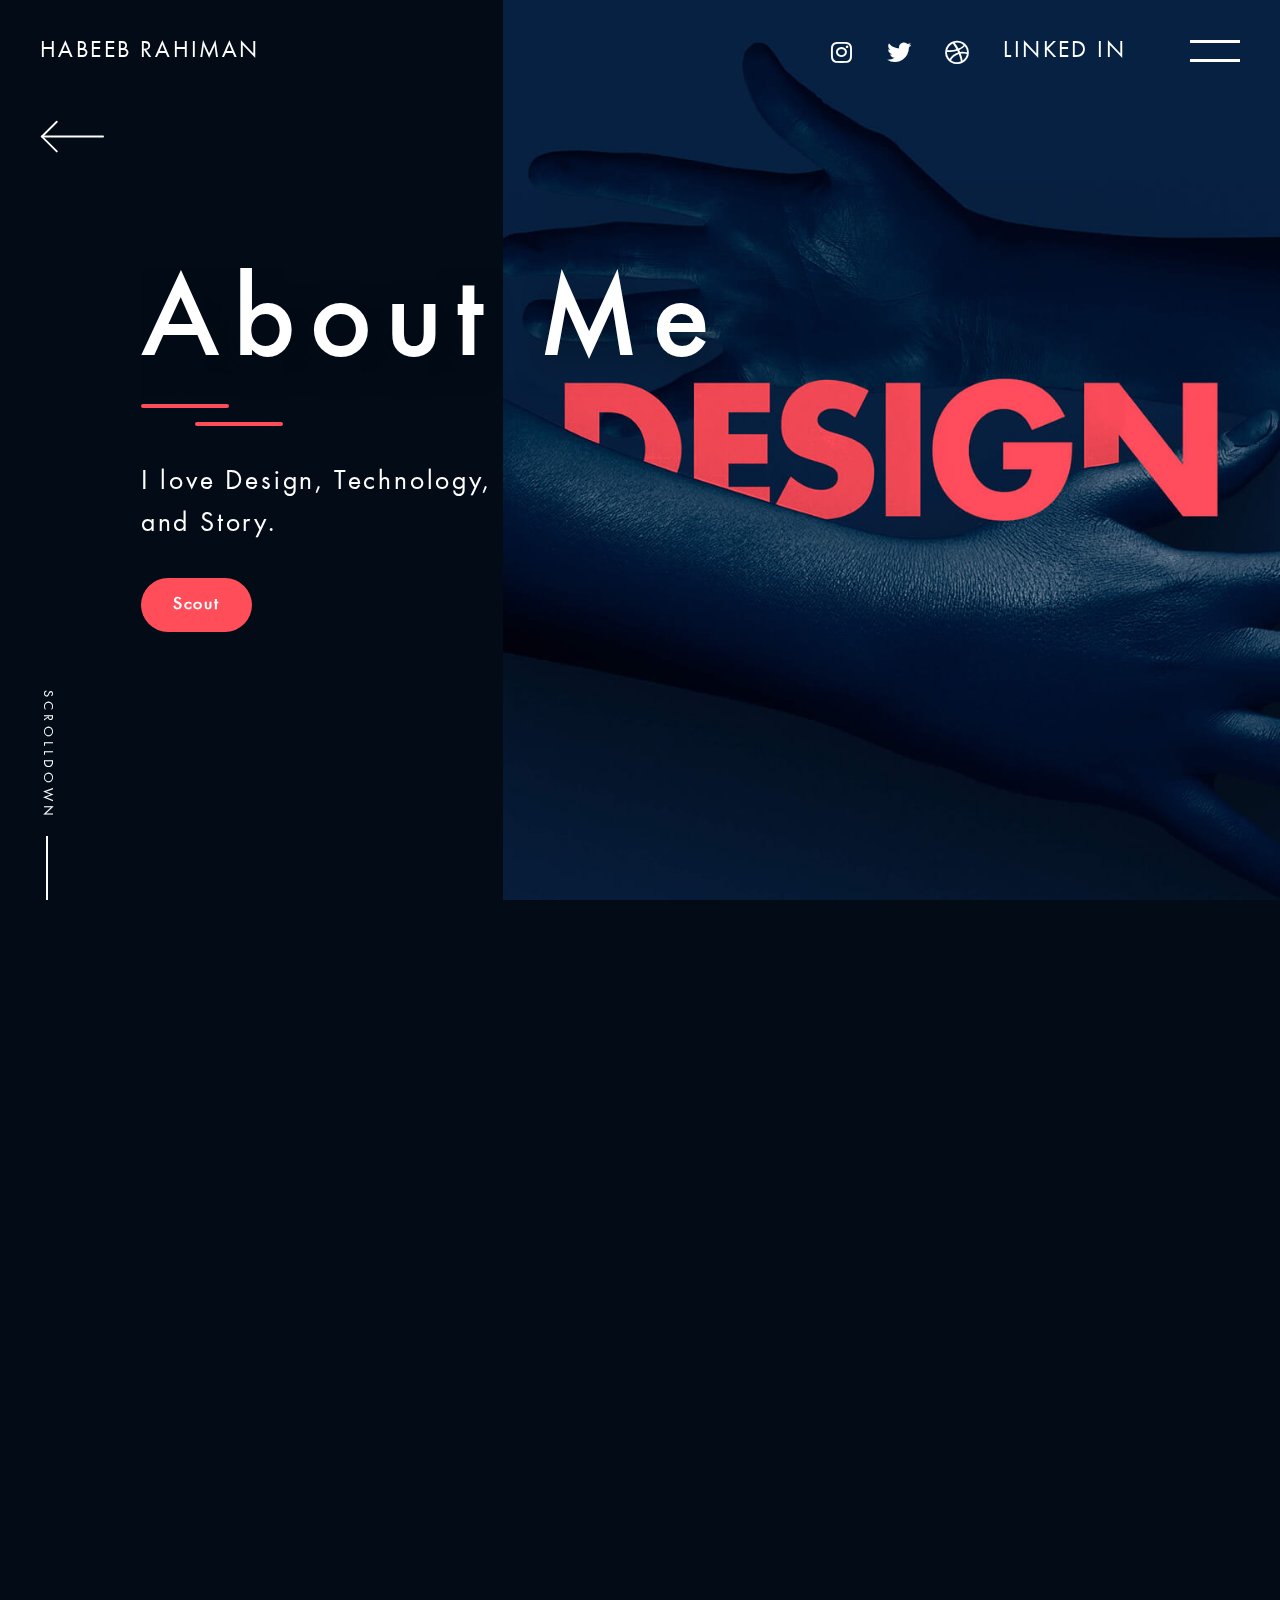
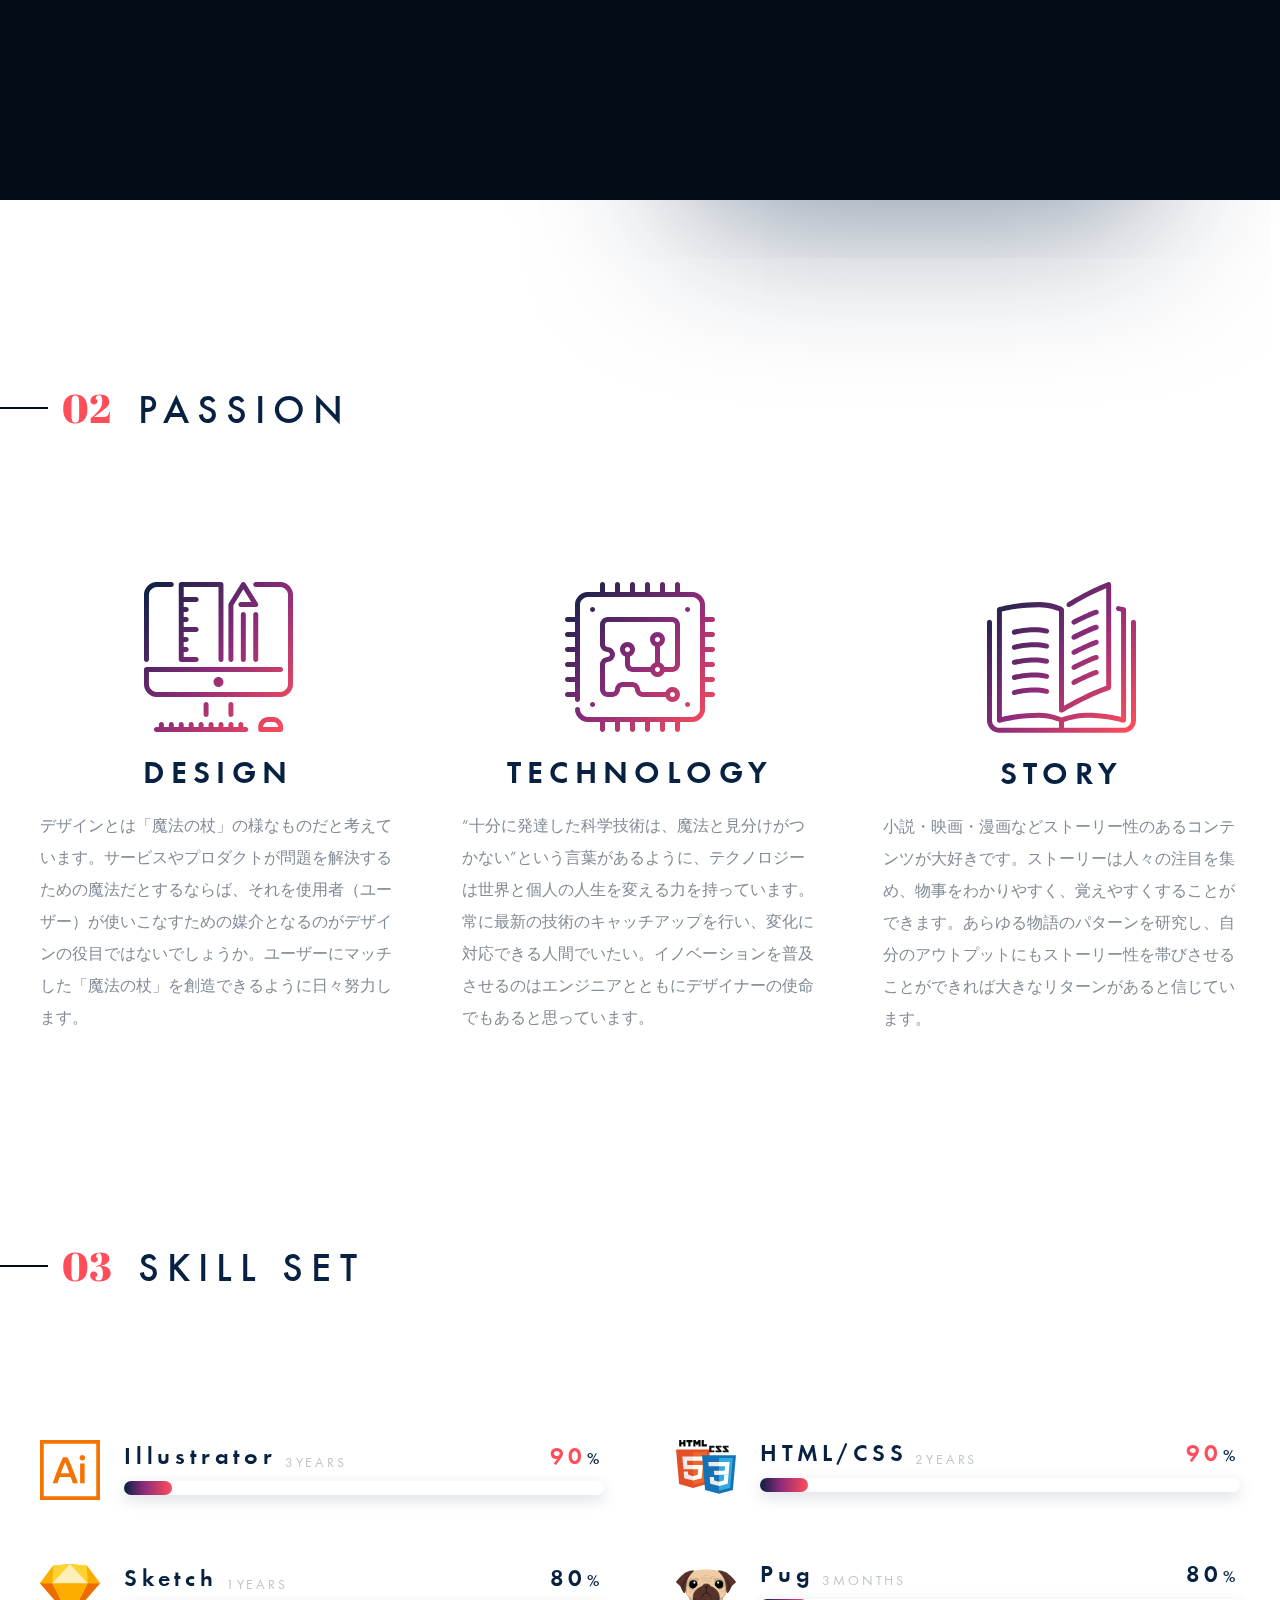
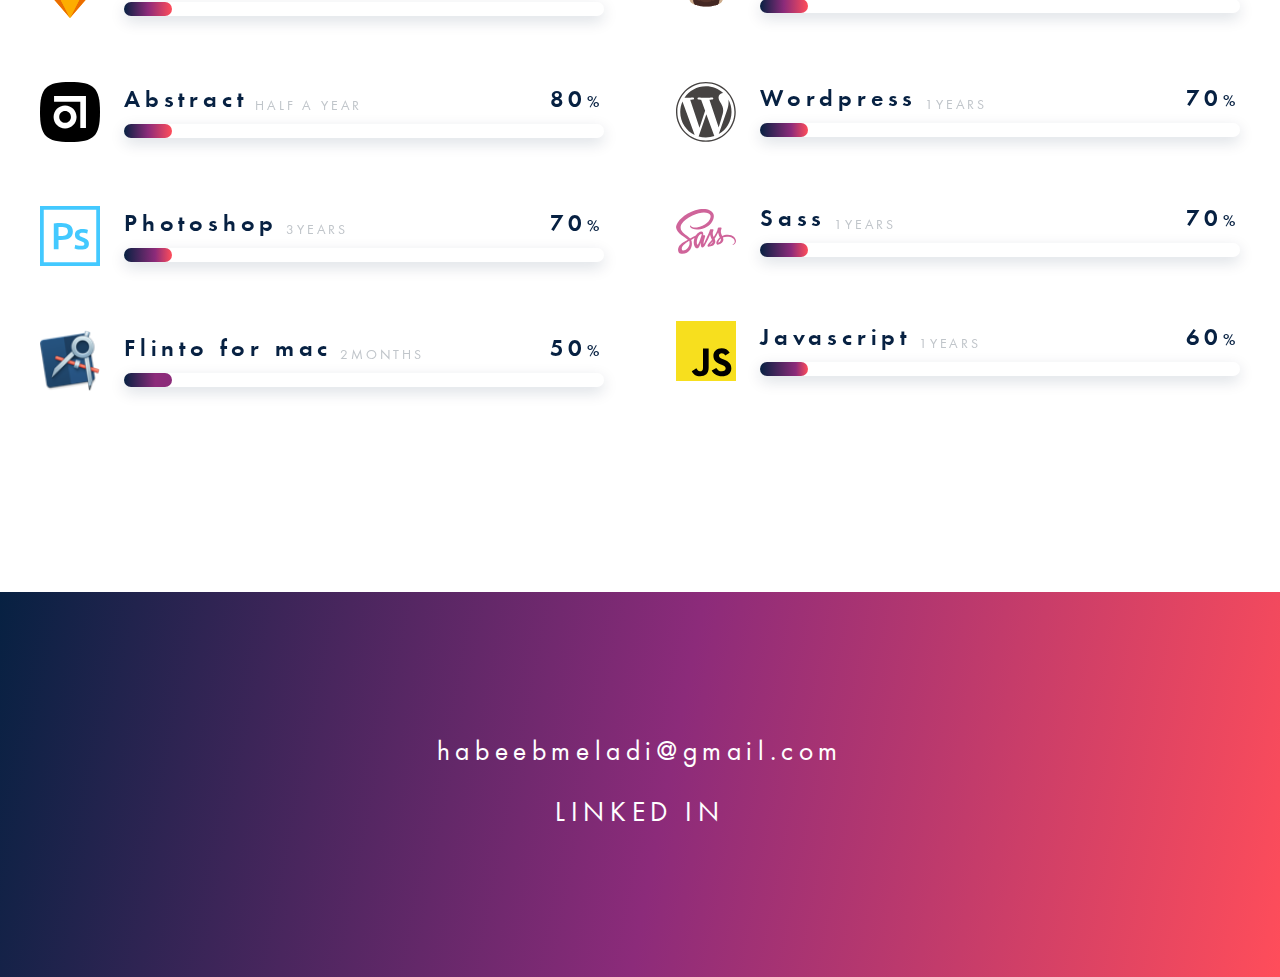
==== about.html @ aa05dfaa "first commit" ====
<!DOCTYPE html>
<html lang="ja">
  <head>
    <meta charset="UTF-8">
    <meta name="viewport" content="width=device-width, initial-scale=1.0">
    <meta http-equiv="X-UA-Compatible" content="ie=edge">
    <meta property="og:type" content="website">
    <meta property="og:description" content="HABEEB RAHIMAN / Web designer / Markup engineer">
    <meta property="og:image" content="https://HABEEB .space/assets/img/ogp.png">
    <meta name="twitter:card" content="summary_large_image">
    <meta name="twitter:site" content="@goldi69s">
    <meta property="og:site_name" content="HABEEB RAHIMAN">
    <meta property="og:locale" content="ja_JP">
    <link rel="stylesheet" href="assets/css/jquery.fullpage.css">
    <link rel="stylesheet" href="assets/css/common.css">
    <link rel="stylesheet" href="releases/v5-0-6/css/all.css">
    <link rel="stylesheet" href="https://fonts.googleapis.com/css?family=Abril+Fatface">
    <link rel="shortcut icon" href="favicon.ico">
    <link rel="apple-touch-icon" href="apple-touch-icon.png">
    <link rel="stylesheet" href="awwwards.css">
    <meta property="og:url" content="https://HABEEB .space/about.html">
    <meta property="og:title" content="About Me | HABEEB RAHIMAN">
    <title>About Me | HABEEB RAHIMAN</title><!-- Global site tag (gtag.js) - Google Analytics -->
  </head>
  <body>
    <header><a class="name" href="index.html">HABEEB  RAHIMAN</a>
      <div class="wrap">
        <div class="icons"><a href="https://www.instagram.com/HABEEB _y/" target="_blank"><i class="fab fa-instagram"></i></a><a href="https://twitter.com/Goldi69s" target="_blank"><i class="fab fa-twitter"></i></a><a href="https://dribbble.com/HABEEB _RAHIMAN" target="_blank"><i class="fab fa-dribbble"></i></a><a href="https://www.LINKED IN.com/users/48483598" target="_blank">LINKED IN</a></div>
        <div class="menuIcon js-menuBtn"></div>
      </div>
      <nav class="global-nav">
        <ul class="global-nav__list">
          <li><a href="index.html">HOME</a></li>
          <li><a href="reile.html">WORKS</a></li>
          <li><a href="about.html">ABOUT ME</a></li>
          <li><a class="js-contact" href="index.html#contact">CONTACT</a></li>
          <li class="global-nav__sns"><a href="https://www.instagram.com/HABEEB _y/" target="_blank"><i class="fab fa-instagram"></i></a><a href="https://twitter.com/Goldi69s" target="_blank"><i class="fab fa-twitter"></i></a><a href="https://dribbble.com/HABEEB _RAHIMAN" target="_blank"><i class="fab fa-dribbble"></i></a></li>
        </ul>
      </nav>
      <div class="curtain"></div>
      <div class="loader"></div>
    </header>
    <main id="barba-wrapper">
      <div class="barba-container" data-namespace="underlayer">
        <div class="page-top">
          <div class="page-top__inner"><a class="back-arrow" href="index.html#about"><svg xmlns="http://www.w3.org/2000/svg" width="100%" height="34" viewBox="0 0 67 34"><g fill="none" fill-rule="evenodd" stroke="#FFF" stroke-linecap="round" transform="translate(2 1)"><path stroke-width="2" d="M0,15.5533333 L64,15.5533333"/><polyline stroke-width="2" points="15.556 0 0 15.556 15.556 31.111"/></g></svg></a>
            <p class="scrollDown">SCROLLDOWN</p>
            <div class="title">
              <h2 class="title__text">About Me</h2>
              <div class="border js-toRight"><span></span><span></span></div>
              <p class="title__lead">I love Design, Technology,<br>and Story.</p>
              <div class="btn-wrap"><a class="btn" href="https://www.LINKED IN.com/users/48483598" target="_balnk">Scout</a></div>
            </div>
            <div class="image image__about"></div>
          </div>
        </div>
        <section class="wrapper">
          <div class="who container">
            <div class="text text--top">
              <p class="heading-num">01</p>
              <div class="text__wrap text__wrap--top content">
                <h2 class="heading heading--top">WHO I AM</h2>
                <div class="who__wrap">
                  <div class="who__name">
                    <h3 class="who__jp">屋宜久遠</h3>
                    <p class="who__en">HABEEB  RAHIMAN</p>
                  </div>
                  <p class="who__text">1992年、沖縄県生まれ。大学を卒業後、県内の制作会社でDTPオペレーターとして就職後、大手紳士服量販店を中心に十数社のコーポレートサイトの運用業務を担当しました。<br>2017年より、個人でもWebデザイナーとしての活動を開始し、写真撮影・デザイン・コーディングまでワンストップで対応しています。</p>
                  <div class="who__image"><img src="assets/img/portrait.jpg" alt="HABEEB  RAHIMAN"></div>
                </div>
              </div>
            </div>
          </div>
          <div class="passion container">
            <div class="text">
              <p class="heading-num">02</p>
              <div class="text__wrap content">
                <h2 class="heading">PASSION</h2>
              </div>
            </div>
            <div class="content content--mlarge">
              <ul class="passion__list">
                <li class="passion__item">
                  <div class="passion__image"><img src="assets/img/design-skills.svg" alt="design"></div>
                  <h3 class="sub-title">DESIGN</h3>
                  <p class="passion__text">デザインとは「魔法の杖」の様なものだと考えています。サービスやプロダクトが問題を解決するための魔法だとするならば、それを使用者（ユーザー）が使いこなすための媒介となるのがデザインの役目ではないでしょうか。ユーザーにマッチした「魔法の杖」を創造できるように日々努力します。</p>
                </li>
                <li class="passion__item">
                  <div class="passion__image"><img src="assets/img/tech.svg" alt="TECHNOLOGY"></div>
                  <h3 class="sub-title">TECHNOLOGY</h3>
                  <p class="passion__text">“十分に発達した科学技術は、魔法と見分けがつかない”という言葉があるように、テクノロジーは世界と個人の人生を変える力を持っています。常に最新の技術のキャッチアップを行い、変化に対応できる人間でいたい。イノベーションを普及させるのはエンジニアとともにデザイナーの使命でもあると思っています。</p>
                </li>
                <li class="passion__item">
                  <div class="passion__image"><img src="assets/img/book-open.svg" alt="STORY"></div>
                  <h3 class="sub-title">STORY</h3>
                  <p class="passion__text">小説・映画・漫画などストーリー性のあるコンテンツが大好きです。ストーリーは人々の注目を集め、物事をわかりやすく、覚えやすくすることができます。あらゆる物語のパターンを研究し、自分のアウトプットにもストーリー性を帯びさせることができれば大きなリターンがあると信じています。</p>
                </li>
              </ul>
            </div>
          </div>
          <div class="skill-set container">
            <div class="text">
              <p class="heading-num">03</p>
              <div class="text__wrap content">
                <h2 class="heading">SKILL SET</h2>
              </div>
            </div>
            <div class="content content--mlarge skill-set__flex">
              <ul class="skill-set__list">
                <li class="skill-set__item">
                  <div class="skill-set__icon"><img src="assets/img/ai.svg" alt="Illustrator"></div>
                  <div class="skill-set__detail">
                    <div class="skill-set__meta">
                      <div class="skill-set__name">
                        <h4 class="small-title small-title--skill">Illustrator</h4>
                        <p class="skill-set__year">3YEARS</p>
                      </div>
                      <p class="small-title small-title--skill skill-set__high">90<span class="skill-set__ratio">%</span></p>
                    </div>
                    <div class="skill-set__bar p90 js-scroll"></div>
                  </div>
                </li>
                <li class="skill-set__item">
                  <div class="skill-set__icon"><img src="assets/img/sketch.svg" alt="Sketch"></div>
                  <div class="skill-set__detail">
                    <div class="skill-set__meta">
                      <div class="skill-set__name">
                        <h4 class="small-title small-title--skill">Sketch</h4>
                        <p class="skill-set__year">1YEARS</p>
                      </div>
                      <p class="small-title small-title--skill">80<span class="skill-set__ratio">%</span></p>
                    </div>
                    <div class="skill-set__bar p80 js-scroll"></div>
                  </div>
                </li>
                <li class="skill-set__item">
                  <div class="skill-set__icon"><img src="assets/img/abstract.svg" alt="Abstract"></div>
                  <div class="skill-set__detail">
                    <div class="skill-set__meta">
                      <div class="skill-set__name">
                        <h4 class="small-title small-title--skill">Abstract</h4>
                        <p class="skill-set__year">HALF A YEAR</p>
                      </div>
                      <p class="small-title small-title--skill">80<span class="skill-set__ratio">%</span></p>
                    </div>
                    <div class="skill-set__bar p80 js-scroll"></div>
                  </div>
                </li>
                <li class="skill-set__item">
                  <div class="skill-set__icon"><img src="assets/img/ps.svg" alt="Photoshop"></div>
                  <div class="skill-set__detail">
                    <div class="skill-set__meta">
                      <div class="skill-set__name">
                        <h4 class="small-title small-title--skill">Photoshop</h4>
                        <p class="skill-set__year">3YEARS</p>
                      </div>
                      <p class="small-title small-title--skill">70<span class="skill-set__ratio">%</span></p>
                    </div>
                    <div class="skill-set__bar p70 js-scroll"></div>
                  </div>
                </li>
                <li class="skill-set__item">
                  <div class="skill-set__icon"><img src="assets/img/flinto.png" alt="Flinto for mac"></div>
                  <div class="skill-set__detail">
                    <div class="skill-set__meta">
                      <div class="skill-set__name">
                        <h4 class="small-title small-title--skill">Flinto for mac</h4>
                        <p class="skill-set__year">2MONTHS</p>
                      </div>
                      <p class="small-title small-title--skill">50<span class="skill-set__ratio">%</span></p>
                    </div>
                    <div class="skill-set__bar p50 js-scroll"></div>
                  </div>
                </li>
              </ul>
              <ul class="skill-set__list">
                <li class="skill-set__item">
                  <div class="skill-set__icon"><img src="assets/img/html.svg" alt="HTML/CSS"></div>
                  <div class="skill-set__detail">
                    <div class="skill-set__meta">
                      <div class="skill-set__name">
                        <h4 class="small-title small-title--skill">HTML/CSS</h4>
                        <p class="skill-set__year">2YEARS</p>
                      </div>
                      <p class="small-title small-title--skill skill-set__high">90<span class="skill-set__ratio">%</span></p>
                    </div>
                    <div class="skill-set__bar p90 js-scroll"></div>
                  </div>
                </li>
                <li class="skill-set__item">
                  <div class="skill-set__icon"><img src="assets/img/pug.svg" alt="Pug"></div>
                  <div class="skill-set__detail">
                    <div class="skill-set__meta">
                      <div class="skill-set__name">
                        <h4 class="small-title small-title--skill">Pug</h4>
                        <p class="skill-set__year">3MONTHS</p>
                      </div>
                      <p class="small-title small-title--skill">80<span class="skill-set__ratio">%</span></p>
                    </div>
                    <div class="skill-set__bar p80 js-scroll"></div>
                  </div>
                </li>
                <li class="skill-set__item">
                  <div class="skill-set__icon"><img src="assets/img/wp.svg" alt="Wordpress"></div>
                  <div class="skill-set__detail">
                    <div class="skill-set__meta">
                      <div class="skill-set__name">
                        <h4 class="small-title small-title--skill">Wordpress</h4>
                        <p class="skill-set__year">1YEARS</p>
                      </div>
                      <p class="small-title small-title--skill">70<span class="skill-set__ratio">%</span></p>
                    </div>
                    <div class="skill-set__bar p70 js-scroll"></div>
                  </div>
                </li>
                <li class="skill-set__item">
                  <div class="skill-set__icon"><img src="assets/img/sass.svg" alt="Sass"></div>
                  <div class="skill-set__detail">
                    <div class="skill-set__meta">
                      <div class="skill-set__name">
                        <h4 class="small-title small-title--skill">Sass</h4>
                        <p class="skill-set__year">1YEARS</p>
                      </div>
                      <p class="small-title small-title--skill">70<span class="skill-set__ratio">%</span></p>
                    </div>
                    <div class="skill-set__bar p70 js-scroll"></div>
                  </div>
                </li>
                <li class="skill-set__item">
                  <div class="skill-set__icon"><img src="assets/img/js.svg" alt="Javascript"></div>
                  <div class="skill-set__detail">
                    <div class="skill-set__meta">
                      <div class="skill-set__name">
                        <h4 class="small-title small-title--skill">Javascript</h4>
                        <p class="skill-set__year">1YEARS</p>
                      </div>
                      <p class="small-title small-title--skill">60<span class="skill-set__ratio">%</span></p>
                    </div>
                    <div class="skill-set__bar p60 js-scroll"></div>
                  </div>
                </li>
              </ul>
            </div>
          </div>
        </section>
        <footer class="footer"><a href="mailto:habeebmeladi@gmail.com">habeebmeladi@gmail.com</a><a href="https://www.LINKED IN.com/users/48483598" target="_balnk">LINKED IN</a></footer>
      </div>
    </main>
    <script src="ajax/libs/jquery/3-3-1/jquery.min.js"></script>
    <script src="assets/js/jquery.fullpage.js"></script>
    <script src="ajax/libs/animejs/2-2-0/anime.min.js"></script>
    <script src="assets/js/parallax.js"></script>
    <script src="ajax/libs/barba-js/1-0-0/barba.min.js"></script>
    <script src="assets/js/common.min.js"></script>
  </body>
</html>
---- assets/css/common.css ----
@charset "UTF-8";a,abbr,acronym,address,applet,article,aside,audio,b,big,blockquote,body,canvas,caption,center,cite,code,dd,del,details,dfn,div,dl,dt,em,embed,fieldset,figcaption,figure,footer,form,h1,h2,h3,h4,h5,h6,header,hgroup,html,i,iframe,img,ins,kbd,label,legend,li,mark,menu,nav,object,ol,output,p,pre,q,ruby,s,samp,section,small,span,strike,strong,sub,summary,sup,table,tbody,td,tfoot,th,thead,time,tr,tt,u,ul,var,video{margin:0;padding:0;border:0;font-size:100%;font:inherit;vertical-align:baseline}article,aside,details,figcaption,figure,footer,header,hgroup,menu,nav,section{display:block}body{line-height:1}ol,ul{list-style:none}blockquote,q{quotes:none}blockquote:after,blockquote:before,q:after,q:before{content:'';content:none}table{border-collapse:collapse;border-spacing:0}@font-face{font-family:"futura_m";src:url(../font/futura-med.eot) format("eot"), url(../font/futura-med.woff) format("woff")}@font-face{font-family:"futura_r";src:url(../font/futura-boo.eot) format("eot"), url(../font/futura-boo.woff) format("woff")}@font-face{font-family:"futura_b";src:url(../font/futura-bol.eot) format("eot"), url(../font/futura-bol.woff) format("woff")}@font-face{font-family:"futura_de";src:url(../font/futura-dem.eot) format("eot"), url(../font/futura-dem.woff) format("woff")}html{font-size:62.5%;-webkit-box-sizing:border-box;box-sizing:border-box;overflow-x:hidden}@media screen and (max-width:420px){html{font-size:3.125vw}}*,:after,:before{-webkit-box-sizing:border-box;box-sizing:border-box}body{font-family:'futura_r','Helvetica Neue','Helvetica','Arial','Avenir','Hiragino Sans',游ゴシック体, 'Yu Gothic', YuGothic,'ヒラギノ角ゴシック','メイリオ', Meiryo,'ＭＳ Ｐゴシック','MS PGothic', sans-serif;font-size:1.6rem;-webkit-text-size-adjust:100%;-moz-text-size-adjust:100%;-ms-text-size-adjust:100%;text-size-adjust:100%;color:#828c96;overflow-x:hidden}@media screen and (max-width:420px){body{font-size:1.2rem}}textarea{font-family:'futura_r','Helvetica Neue','Helvetica','Arial','Avenir','Hiragino Sans',游ゴシック体, 'Yu Gothic', YuGothic,'ヒラギノ角ゴシック','メイリオ', Meiryo,'ＭＳ Ｐゴシック','MS PGothic', sans-serif}h1,h2,h3,h4,h5,h6{line-height:1.2}p{line-height:2;word-wrap:break-word;white-space:normal}dd,dt,li,pre,td,th{line-height:1.5}li{list-style-type:none}table{table-layout:fixed;border-collapse:separate;border-spacing:0;empty-cells:show;font:100%;font-size:inherit;word-wrap:break-word;word-break:break-all}a{color:#072142;text-decoration:none}a:hover{text-decoration:none}.clearfix:after{content:"";display:block;clear:both}.clearfix{overflow:hidden;zoom:1}img{max-width:100%;height:auto;vertical-align:middle;width:100%}.title{color:#fff;position:absolute;overflow:hidden;top:50%;-webkit-transform:translate3d(0, -50%, 0);transform:translate3d(0, -50%, 0);z-index:200;margin-left:11%}@media screen and (max-width:800px){.title{margin-left:40px}}@media screen and (max-width:420px){.title{width:87.5%;margin:0 6.25%;top:auto;-webkit-transform:translate3d(0, 0, 0);transform:translate3d(0, 0, 0);bottom:8rem}}@media screen and (max-width:420px){.title--top{margin:0 13%}}.title__text{font-size:12rem;line-height:1;letter-spacing:0.1em;margin-bottom:1.6rem;font-family:"futura_m";font-weight:normal;text-shadow:0 10px 30px rgba(2, 11, 22, 0.5)}@media screen and (max-width:800px){.title__text{font-size:7.6rem}}@media screen and (max-width:420px){.title__text{font-size:3.8rem;margin-bottom:0.8rem;text-shadow:0 3px 10px rgba(2, 11, 22, 0.5)}}@media screen and (max-width:420px){.title__text--top{font-size:5.4rem;text-shadow:0 10px 30px rgba(2, 11, 22, 0.5);margin-bottom:0.1rem}}.title .border{display:inline-block;margin-bottom:3.2rem}@media screen and (max-width:420px){.title .border{margin-bottom:0.8rem}}.title .border span{display:block;width:88px;height:4px;border-radius:5px;background:#ff4d5a}.title .border span:first-child{margin-bottom:1.4rem}@media screen and (max-width:420px){.title .border span:first-child{margin-bottom:0.7rem}}@media screen and (max-width:800px){.title .border span{width:70px}}@media screen and (max-width:420px){.title .border span{width:44px;height:2px}}.title .border span:last-child{margin-left:54px}@media screen and (max-width:800px){.title .border span:last-child{margin-left:43px}}@media screen and (max-width:420px){.title .border span:last-child{margin-left:27px}}.title__lead{color:#fff;font-size:2.8rem;line-height:1.5;letter-spacing:0.1em}@media screen and (max-width:800px){.title__lead{font-size:2.4rem;line-height:1.4}}@media screen and (max-width:420px){.title__lead{font-size:1.2rem}}.title li{margin-bottom:1.6rem}@media screen and (max-width:420px){.title li{margin-bottom:0.8rem;line-height:1.1}}.title li:last-child{margin-bottom:0}.title li:last-child a{margin-right:3.2rem}@media screen and (max-width:420px){.title li:last-child a{margin-right:1.6rem}}.title li:last-child a:last-child{margin-right:0}.title li a{color:#fff;font-size:2.8rem;line-height:1.5;letter-spacing:0.1em;-webkit-transition:0.3s;-o-transition:0.3s;transition:0.3s}@media screen and (max-width:800px){.title li a{font-size:2.4rem;line-height:1.4}}@media screen and (max-width:420px){.title li a{font-size:1.2rem}}.title li a:hover{opacity:0.5}.btn{display:inline-block;font-size:1.8rem;color:#fff;background:#ff4d5a;line-height:1;font-weight:bold;padding:18px 32px;border-radius:50px;-webkit-transition:.3s;-o-transition:.3s;transition:.3s;letter-spacing:0.1em}@media screen and (max-width:800px){.btn{font-size:1.8rem;padding:13px 24px}}@media screen and (max-width:420px){.btn{font-size:1.2rem}}.btn:hover{-webkit-transform:translate3d(0, -5%, 0);transform:translate3d(0, -5%, 0);opacity:1}.btn-wrap{margin-top:3.2rem}@media screen and (max-width:800px){.btn-wrap{margin-top:1.6rem}}@media screen and (max-width:420px){.btn-wrap{text-align:center;margin-top:0.8rem}}.scrollDown{position:fixed;font-size:1.4rem;bottom:80px;left:40px;line-height:1;letter-spacing:0.3em;-webkit-writing-mode:vertical-rl;-ms-writing-mode:tb-rl;writing-mode:vertical-rl;color:#fff;z-index:100}.scrollDown:after{content:"";width:2px;height:64px;background:#fff;position:absolute;left:0;right:0;margin:auto;bottom:-80px}@media screen and (max-width:420px){.scrollDown:after{height:32px;bottom:-40px}}@media screen and (max-width:420px){.scrollDown{left:auto;right:6.25%;font-size:1rem;bottom:40px}}.content{max-width:1200px;width:100%;margin:auto}.content--mlarge{margin-top:14.4rem}@media screen and (max-width:800px){.content--mlarge{margin-top:7.2rem}}@media screen and (max-width:420px){.content--mlarge{margin-top:4rem}}@media screen and (max-width:1250px){.content{padding:0 10%}}.heading{font-size:4rem;color:#072142;letter-spacing:0.2em;font-family:"futura_m";margin-right:3.2rem;padding-top:1.2rem}.heading--top{padding-top:0}@media screen and (max-width:420px){.heading--left{margin-left:auto}}@media screen and (max-width:800px){.heading{padding-top:0;margin-right:0}}@media screen and (max-width:420px){.heading{font-size:2.4rem;padding-top:0.2rem}}.heading-num{font-size:4rem;color:#ff4d5a;position:relative;padding-left:6.2rem;padding-right:3.2rem;font-family:"Abril Fatface";line-height:1.1}.heading-num:after{content:"";width:4.8rem;height:2px;background:#020b16;position:absolute;top:0;bottom:0;left:0;margin:auto}@media screen and (max-width:420px){.heading-num:after{width:2.4rem}}@media screen and (max-width:420px){.heading-num{padding-left:3.2rem;font-size:2.4rem}}.sub-title{font-size:3.2rem;margin-bottom:1.6rem;color:#072142;text-align:center;letter-spacing:0.2em;line-height:1.2;font-family:"futura_de";word-break:break-all}@media screen and (max-width:420px){.sub-title{font-size:1.6rem;margin-bottom:0.8rem}}.small-title{font-size:2.4rem;color:#072142;letter-spacing:0.2em;line-height:1.2;font-family:"futura_de"}@media screen and (max-width:420px){.small-title{font-size:2.1rem}}@media screen and (max-width:420px){.small-title--skill{font-size:1.2rem}}.wrapper{margin-bottom:20rem;position:relative;z-index:200}@media screen and (max-width:420px){.wrapper{margin-bottom:12rem}}.back-arrow{position:fixed;top:120px;left:40px;display:block;width:64px;-webkit-transition:.5s;-o-transition:.5s;transition:.5s;overflow:hidden;color:#fff;z-index:300}@media screen and (max-width:420px){.back-arrow{width:32px;top:60px;left:6.25%}}.back-arrow:hover{-webkit-transform:translate3d(-15%, 0, 0);transform:translate3d(-15%, 0, 0)}.back-arrow g{stroke:currentColor}.back-arrow.js-color{color:#020b16}.page-top{width:100%;height:100vh;position:relative;color:#fff;background:#020b16}@media screen and (max-width:420px){.page-top{display:block}}.page-top__inner{width:100%;height:100%;display:-webkit-box;display:-ms-flexbox;display:flex;-webkit-box-align:center;-ms-flex-align:center;align-items:center}@media screen and (max-width:420px){.page-top__inner{display:block;max-height:761px;position:relative}}.page-top .image{position:relative;width:60.677%;height:100vh;margin:0 0 0 auto;-webkit-box-shadow:none;box-shadow:none}@media screen and (max-width:420px){.page-top .image{width:100%;height:65.492%;top:auto}}.page-top .image__reile{background:url(../img/reile.jpg) no-repeat center;background-size:cover}.page-top .image__about{background:url(../img/about.jpg) no-repeat center;background-size:cover}.text{position:relative;display:-webkit-box;display:-ms-flexbox;display:flex;-webkit-box-align:center;-ms-flex-align:center;align-items:center;padding-left:138px;margin-top:14.4rem}@media screen and (max-width:800px){.text{-webkit-box-align:start;-ms-flex-align:start;align-items:flex-start;padding-left:0}}@media screen and (max-width:420px){.text{margin-top:7.2rem}}.text--top{-webkit-box-align:start;-ms-flex-align:start;align-items:flex-start}.text .heading-num{position:absolute;left:0}.text__wrap{display:-webkit-box;display:-ms-flexbox;display:flex;-webkit-box-pack:justify;-ms-flex-pack:justify;justify-content:space-between;-webkit-box-align:center;-ms-flex-align:center;align-items:center;padding-right:10%;-webkit-box-sizing:content-box;box-sizing:content-box;max-width:1200px;width:100%;margin:auto}.text__wrap--top{-webkit-box-align:start;-ms-flex-align:start;align-items:flex-start}@media screen and (max-width:800px){.text__wrap--top{-webkit-box-align:center;-ms-flex-align:center;align-items:center}}@media screen and (max-width:800px){.text__wrap{-webkit-box-orient:vertical;-webkit-box-direction:normal;-ms-flex-direction:column;flex-direction:column;padding-left:10%}}.text__works{width:65.5%}@media screen and (max-width:800px){.text__works{width:100%;margin-top:7.2rem}}@media screen and (max-width:420px){.text__works{margin-top:4rem}}.container{margin-top:20rem}@media screen and (max-width:420px){.container{margin-top:12rem}}.curtain{position:fixed;top:0;left:0;width:100%;height:100vh;background:#020b16;z-index:99999;-webkit-transform:translate3d(0, 100%, 0);transform:translate3d(0, 100%, 0)}.loader{position:fixed;width:100%;height:100%;background:#020b16;top:0;left:0}.loader.js-hidden{display:none}header{position:fixed;top:0;left:0;width:100%;padding:40px 40px 0;color:#fff;display:-webkit-box;display:-ms-flexbox;display:flex;-webkit-box-pack:justify;-ms-flex-pack:justify;justify-content:space-between;z-index:1000}@media screen and (max-width:420px){header{padding:20px 6.25%}}header.js-color a{color:#020b16}header.js-color .menuIcon:after,header.js-color .menuIcon:before{background:#020b16}header a{color:#fff;-webkit-transition:0.3s;-o-transition:0.3s;transition:0.3s}header a:hover{opacity:0.5}header .name{font-size:2.4rem;letter-spacing:0.1em;position:relative;z-index:1000}@media screen and (max-width:420px){header .name{font-size:1.6rem}}header .wrap{display:-webkit-box;display:-ms-flexbox;display:flex;position:relative}header .icons{display:-webkit-box;display:-ms-flexbox;display:flex;margin-right:6.4rem}@media screen and (max-width:420px){header .icons{display:none}}header .icons a{display:block;margin-right:3.2rem;font-size:2.4rem;letter-spacing:0.1em}header .icons a:last-child{margin-right:0}header .menuIcon{position:relative;width:50px;height:22px;cursor:pointer}@media screen and (max-width:420px){header .menuIcon{width:25px;height:15px}}header .menuIcon:after,header .menuIcon:before{content:"";width:100%;height:3px;background:#fff;position:absolute;right:0;-webkit-transition:0.4s cubic-bezier(0.785, 0.135, 0.15, 0.86);-o-transition:0.4s cubic-bezier(0.785, 0.135, 0.15, 0.86);transition:0.4s cubic-bezier(0.785, 0.135, 0.15, 0.86)}header .menuIcon:after{top:0}header .menuIcon:before{bottom:0}header .menuIcon.js-menuOpen:after{top:50%;-webkit-transform:rotate(45deg) translate3d(0, -50%, 0);transform:rotate(45deg) translate3d(0, -50%, 0)}header .menuIcon.js-menuOpen:before{bottom:50%;-webkit-transform:rotate(-45deg) translate3d(0, 50%, 0);transform:rotate(-45deg) translate3d(0, 50%, 0)}header .global-nav{background-image:-webkit-gradient(linear, left top, right top, from(#072142), color-stop(42%, #8c2b7a), to(#ff4d5a));background-image:-webkit-linear-gradient(left, #072142, #8c2b7a 42%, #ff4d5a);background-image:-o-linear-gradient(left, #072142, #8c2b7a 42%, #ff4d5a);background-image:linear-gradient(to right, #072142, #8c2b7a 42%, #ff4d5a);width:100%;height:100vh;position:fixed;top:0;left:0;display:-webkit-box;display:-ms-flexbox;display:flex;-webkit-box-pack:center;-ms-flex-pack:center;justify-content:center;-webkit-box-align:center;-ms-flex-align:center;align-items:center;-webkit-transition:0.4s cubic-bezier(0.785, 0.135, 0.15, 0.86);-o-transition:0.4s cubic-bezier(0.785, 0.135, 0.15, 0.86);transition:0.4s cubic-bezier(0.785, 0.135, 0.15, 0.86);-webkit-transform:translate3d(0, -100%, 0);transform:translate3d(0, -100%, 0);z-index:-100}header .global-nav.js-open{-webkit-transform:translate3d(0, 0, 0);transform:translate3d(0, 0, 0)}header .global-nav.js-open a{-webkit-transform:translate3d(0, 0, 0);transform:translate3d(0, 0, 0)}header .global-nav__list{text-align:center}header .global-nav__list li{margin-top:7.2rem;position:relative;padding:0 153px;overflow:hidden}header .global-nav__list li:first-child{margin-top:0}@media screen and (max-width:420px){header .global-nav__list li{padding:0;margin-top:3.2rem}}header .global-nav__list a{display:inline-block;color:#fff;font-size:12rem;line-height:1;letter-spacing:0.1em;font-family:"futura_m";font-weight:normal;text-shadow:0 10px 30px rgba(2, 11, 22, 0.2);-webkit-transform:translate3d(0, 100%, 0);transform:translate3d(0, 100%, 0);-webkit-transition:0.4s cubic-bezier(0.785, 0.135, 0.15, 0.86) 0.3s;-o-transition:0.4s cubic-bezier(0.785, 0.135, 0.15, 0.86) 0.3s;transition:0.4s cubic-bezier(0.785, 0.135, 0.15, 0.86) 0.3s}@media screen and (max-width:800px){header .global-nav__list a{font-size:7.6rem}}@media screen and (max-width:420px){header .global-nav__list a{font-size:3.8rem;text-shadow:0 3px 20px rgba(2, 11, 22, 0.2)}}header .global-nav__list a:after{content:"";width:0;height:10px;background:#fff;position:absolute;left:0;top:40%;-webkit-box-shadow:0 10px 30px rgba(2, 11, 22, 0.2);box-shadow:0 10px 30px rgba(2, 11, 22, 0.2);-webkit-transition:0.3s cubic-bezier(0.77, 0, 0.175, 1);-o-transition:0.3s cubic-bezier(0.77, 0, 0.175, 1);transition:0.3s cubic-bezier(0.77, 0, 0.175, 1)}@media screen and (max-width:800px){header .global-nav__list a:after{display:none}}header .global-nav__list a:hover{opacity:1}header .global-nav__list a:hover:after{width:100%}header .global-nav__sns{display:none}@media screen and (max-width:420px){header .global-nav__sns{display:block}}header .global-nav__sns a{font-size:1.8rem;margin-right:2.4rem;-webkit-transform:translate3d(0, 150%, 0);transform:translate3d(0, 150%, 0)}header .global-nav__sns a:last-child{margin-right:0}.background{width:100%;height:100vh;overflow:hidden}.sky-color{position:fixed;width:100%;height:100vh;top:0;left:0;background-image:-webkit-gradient(linear, left top, left bottom, from(#072142), color-stop(#061c37), color-stop(#07182b), color-stop(#061220), to(#020b16));background-image:-webkit-linear-gradient(top, #072142, #061c37, #07182b, #061220, #020b16);background-image:-o-linear-gradient(top, #072142, #061c37, #07182b, #061220, #020b16);background-image:linear-gradient(to bottom, #072142, #061c37, #07182b, #061220, #020b16);z-index:-200}.fullpage__slide{width:100%;height:100vh;display:-webkit-box;display:-ms-flexbox;display:flex;-webkit-box-align:center;-ms-flex-align:center;align-items:center;position:relative;color:#fff}@media screen and (max-width:420px){.fullpage__slide{display:block;height:100%;position:absolute;top:0;left:0;max-height:761px}}@media screen and (max-width:420px){.fp-section-1 .fullpage__slide{height:100%;position:absolute;top:0;left:0;bottom:0;margin:auto;max-height:667px}}#fp-nav{margin:0;-webkit-transform:translate3d(0, -50%, 0);transform:translate3d(0, -50%, 0);width:40px;left:40px;overflow:hidden}@media screen and (max-width:1250px){#fp-nav{width:auto;top:auto;left:50%;bottom:32px;-webkit-transform:translate3d(-50%, 0, 0);transform:translate3d(-50%, 0, 0)}}@media screen and (max-width:420px){#fp-nav{bottom:20px}}@media screen and (max-width:1250px){#fp-nav ul{display:-webkit-box;display:-ms-flexbox;display:flex;-webkit-box-align:end;-ms-flex-align:end;align-items:flex-end}}#fp-nav ul li{height:3px;margin:0 0 40px}@media screen and (max-width:1250px){#fp-nav ul li{height:auto;margin:0 28px}}@media screen and (max-width:420px){#fp-nav ul li{margin:0 12px}}#fp-nav ul li a{width:24px;height:100%;background:#fff;-webkit-transition:.3s;-o-transition:.3s;transition:.3s}#fp-nav ul li a span{display:none}@media screen and (max-width:1250px){#fp-nav ul li a{width:3px;height:24px}}@media screen and (max-width:420px){#fp-nav ul li a{width:2px;height:16px}}#fp-nav ul li:last-child{margin-bottom:0}#fp-nav ul li .active{width:40px}@media screen and (max-width:1250px){#fp-nav ul li .active{width:3px;height:40px}}@media screen and (max-width:420px){#fp-nav ul li .active{width:2px;height:32px}}.moon{position:absolute;top:0;bottom:0;left:29.427%;margin:auto;height:1385px;width:1385px;display:-webkit-box;display:-ms-flexbox;display:flex;-webkit-box-align:center;-ms-flex-align:center;align-items:center;-webkit-box-pack:center;-ms-flex-pack:center;justify-content:center}@media screen and (max-width:800px){.moon{width:100vw;height:100vw;left:23%}}@media screen and (max-width:420px){.moon{width:165vw;height:165vw;left:50%;top:-10rem;bottom:auto;-webkit-transform:translate3d(-50%, 0, 0);transform:translate3d(-50%, 0, 0)}}.moon__back{z-index:-100}.moon__front{z-index:200}.moon__text{font-size:6.4rem;letter-spacing:0.1em;text-shadow:0 10px 15px rgba(2, 11, 22, 0.2);color:#ff4d5a;font-family:"futura_b"}@media screen and (max-width:800px){.moon__text{font-size:3.2rem}}@media screen and (max-width:420px){.moon__text{font-size:2.4rem;text-shadow:0 4px 6px rgba(2, 11, 22, 0.2)}}.moon__text-wrap{position:absolute;left:-15.5963%;top:50%;-webkit-transform:translate3d(0, -50%, 0);transform:translate3d(0, -50%, 0)}.moon__img{position:relative;width:39.350180505%;height:39.350180505%}.cloud{position:absolute}.cloud--front1{top:20.55045%;right:-49.357798%;width:88.44%}.cloud--front2{bottom:-18.53211%;right:-28.6238532%;width:87.155%}.cloud--front3{bottom:-5.137614678%;left:-49.357798%;width:87.155%}.cloud--back1{top:-22.38532%;right:-7.706422%;width:69.724%}.cloud--back2{top:-5.504587%;left:-38.715596%;width:87.155%}.image{display:block;position:relative;width:53.125%;height:74.81%;margin:0 8% 0 auto;-webkit-box-shadow:0 80px 140px -40px rgba(0, 0, 0, 0.6);box-shadow:0 80px 140px -40px rgba(0, 0, 0, 0.6)}@media screen and (max-width:800px){.image{margin-right:40px}}@media screen and (max-width:420px){.image{width:80%;height:55.633%;margin:0 10%;top:9.859%}}.image__over{width:100%;height:100%;overflow:hidden;position:relative}.image__cover{position:absolute;width:100%;height:100%;top:0;right:0;background:#ff4d5a;-webkit-transform:translate3d(100%, 0, 0);transform:translate3d(100%, 0, 0)}.image__cover:last-child{background:#072142}.image--works{background:url(../img/reile.jpg) no-repeat center;background-size:cover}.image--about{background:url(../img/about.jpg) no-repeat center;background-size:cover}.image--contact{background:url(../img/contact.jpg) no-repeat center;background-size:cover}.image .page-num{position:absolute;overflow-y:hidden;right:-7.5490%;bottom:12.3762%;font-size:15rem;color:#fff;font-family:"Abril Fatface";z-index:200}@media screen and (max-width:800px){.image .page-num{font-size:7.5rem;right:-5%}}@media screen and (max-width:420px){.image .page-num{display:none}}.image .page-num p{line-height:1.1;text-shadow:0 10px 30px rgba(2, 11, 22, 0.5)}@media screen and (max-width:420px){.image .page-num p{text-shadow:0 3px 10px rgba(2, 11, 22, 0.5)}}.moonlight{position:absolute;top:0;bottom:0;left:29.427%;margin:auto;height:1385px;width:1385px;z-index:-100}@media screen and (max-width:800px){.moonlight{width:100vw;height:100vw;left:23%}}@media screen and (max-width:420px){.moonlight{width:165vw;height:165vw;left:50%;top:-10rem;bottom:auto;-webkit-transform:translate3d(-50%, 0, 0);transform:translate3d(-50%, 0, 0)}}.moonlight__wrap{width:100%;height:100%}.moonlight__img{background:url(../img/moonlight.svg) no-repeat;background-size:100%}.moon-background{position:fixed;top:0;left:0;width:100%;height:100vh;z-index:-100}@media screen and (max-width:420px){.moon-background{height:100%;bottom:0;margin:auto;max-height:667px}}.star{width:1300px;height:100vh;position:fixed;top:0;left:29.427%;z-index:-100}@media screen and (max-width:800px){.star{width:100vw;left:23%}}@media screen and (max-width:420px){.star{left:0}}.star__img{width:100%;height:100%;display:-webkit-box;display:-ms-flexbox;display:flex;-webkit-box-align:center;-ms-flex-align:center;align-items:center}@media screen and (max-width:420px){.star__img{display:block}}@media screen and (max-width:420px){.star__img img{-webkit-transform:translate3d(0%, 39%, 0) scale(1.5);transform:translate3d(0%, 39%, 0) scale(1.5)}}.layer{width:100%;height:100%}.fp-tableCell{position:relative}.meta{padding-top:7.2rem;position:relative}.meta__back{width:100%;height:70rem;background:#f2f4f5;position:absolute;top:0;left:0;z-index:-100}@media screen and (max-width:800px){.meta__back{height:54rem}}@media screen and (max-width:420px){.meta__back{height:45rem}}.meta__text-wrap{padding:0 8.58333% 0}@media screen and (max-width:420px){.meta__text-wrap{padding:0 7.5% 0}}.meta__text{display:-webkit-box;display:-ms-flexbox;display:flex;margin-bottom:7.2rem}@media screen and (max-width:420px){.meta__text{-webkit-box-orient:vertical;-webkit-box-direction:normal;-ms-flex-direction:column;flex-direction:column}}.meta__text li{margin-right:6.4rem}@media screen and (max-width:420px){.meta__text li{margin-right:0;margin-bottom:1.6rem}}.meta__text li:last-child{margin-right:0}@media screen and (max-width:420px){.meta__text li:last-child{margin-bottom:0}}.meta__text .small-title{margin-bottom:0.8rem}@media screen and (max-width:420px){.meta__text .small-title{margin-bottom:0.4rem}}.big-image{width:100%;height:116rem;background:url(../img/perspective.jpg) no-repeat center;background-size:cover;margin-top:14.4rem}@media screen and (max-width:420px){.big-image{margin-top:7.2rem;height:50rem}}.kamp{background:#f2f4f5;padding-top:20rem;margin-top:14.4rem}@media screen and (max-width:420px){.kamp{padding-top:7.2rem;margin-top:7.2rem}}.kamp ul{width:76.666%;margin:0 auto;display:-webkit-box;display:-ms-flexbox;display:flex;-webkit-box-pack:justify;-ms-flex-pack:justify;justify-content:space-between}.kamp li{width:47.5543%}.back-btn-wrap{text-align:center}.back-btn{display:inline-block;font-size:3.2rem;color:#020b16;letter-spacing:0.2em;position:relative;-webkit-transition:0.5s;-o-transition:0.5s;transition:0.5s;-webkit-transform:translate3d(44px, 0, 0);transform:translate3d(44px, 0, 0)}@media screen and (max-width:420px){.back-btn{font-size:1.6rem;-webkit-transform:translate3d(22px, 0, 0);transform:translate3d(22px, 0, 0)}}.back-btn:after{content:"";width:64px;height:2px;background:#020b16;position:absolute;top:0;bottom:0;left:-88px;margin:auto;-webkit-transition:0.5s;-o-transition:0.5s;transition:0.5s}@media screen and (max-width:420px){.back-btn:after{width:32px;left:-44px}}.back-btn:before{content:"";width:24px;height:1px;background:#020b16;position:absolute;top:0;bottom:0;left:-88px;margin:auto;-webkit-transition:0.5s;-o-transition:0.5s;transition:0.5s}@media screen and (max-width:800px){.back-btn:before{width:12px;left:-44px;-webkit-transform:rotate(-45deg) translate3d(4px, -4px, 0);transform:rotate(-45deg) translate3d(4px, -4px, 0);display:none}}.back-btn:hover{-webkit-transform:translate3d(0, 0, 0);transform:translate3d(0, 0, 0)}.back-btn:hover:after{width:80px;left:-112px}.back-btn:hover:before{left:-112px;-webkit-transform:rotate(-45deg) translate3d(2px, -8px, 0);transform:rotate(-45deg) translate3d(2px, -8px, 0)}.who__wrap{width:48.333%}@media screen and (max-width:800px){.who__wrap{width:100%;margin-top:7.2rem}}@media screen and (max-width:420px){.who__wrap{margin-top:4rem}}.who__name{color:#072142;margin-bottom:2.4rem}@media screen and (max-width:420px){.who__name{margin-bottom:1.6rem}}.who__jp{font-size:2.4rem;letter-spacing:0.3em;font-weight:bold;margin-bottom:0.4rem}@media screen and (max-width:420px){.who__jp{font-size:1.3rem}}.who__en{font-size:1.8rem;letter-spacing:0.2em;font-family:"futura_de";line-height:1.3}@media screen and (max-width:420px){.who__en{font-size:1rem}}.who__text{margin-bottom:6.4rem}@media screen and (max-width:420px){.who__text{margin-bottom:3.2rem}}.who__image{-webkit-box-shadow:0px 63px 154px -20px rgba(7, 33, 66, 0.5);box-shadow:0px 63px 154px -20px rgba(7, 33, 66, 0.5)}@media screen and (max-width:420px){.who__image{-webkit-box-shadow:0px 33px 84px -20px rgba(7, 33, 66, 0.5);box-shadow:0px 33px 84px -20px rgba(7, 33, 66, 0.5)}}.passion__list{display:-webkit-box;display:-ms-flexbox;display:flex;-ms-flex-wrap:wrap;flex-wrap:wrap;-webkit-box-pack:justify;-ms-flex-pack:justify;justify-content:space-between}@media screen and (max-width:800px){.passion__list{-webkit-box-orient:vertical;-webkit-box-direction:normal;-ms-flex-direction:column;flex-direction:column;-webkit-box-pack:start;-ms-flex-pack:start;justify-content:flex-start}}.passion__item{width:29.75%}@media screen and (max-width:800px){.passion__item{width:100%;margin-top:6.4rem}.passion__item:first-child{margin-top:0}}@media screen and (max-width:420px){.passion__item{margin-top:3.2rem}}.passion__image{width:42.016%;margin:0 auto 2.4rem}@media screen and (max-width:800px){.passion__image{width:24.429%}}@media screen and (max-width:420px){.passion__image{margin-bottom:1.6rem}}.skill-set__flex{display:-webkit-box;display:-ms-flexbox;display:flex;-ms-flex-wrap:wrap;flex-wrap:wrap;-webkit-box-pack:justify;-ms-flex-pack:justify;justify-content:space-between}@media screen and (max-width:800px){.skill-set__flex{-webkit-box-orient:vertical;-webkit-box-direction:normal;-ms-flex-direction:column;flex-direction:column;-webkit-box-pack:start;-ms-flex-pack:start;justify-content:flex-start}}.skill-set__list{width:47%}@media screen and (max-width:800px){.skill-set__list{width:100%}.skill-set__list:last-child{margin-top:7.2rem}}.skill-set__item{margin-top:6.4rem;display:-webkit-box;display:-ms-flexbox;display:flex;-webkit-box-pack:justify;-ms-flex-pack:justify;justify-content:space-between;-webkit-box-align:center;-ms-flex-align:center;align-items:center}.skill-set__item:first-child{margin-top:0}@media screen and (max-width:420px){.skill-set__item{margin-top:3.2rem}}.skill-set__icon{width:10.6382%;-ms-flex-item-align:center;align-self:center}.skill-set__detail{width:85.1063%}.skill-set__meta{margin-bottom:0.8rem;display:-webkit-box;display:-ms-flexbox;display:flex;-webkit-box-pack:justify;-ms-flex-pack:justify;justify-content:space-between}.skill-set__name{display:-webkit-box;display:-ms-flexbox;display:flex;-webkit-box-align:end;-ms-flex-align:end;align-items:flex-end}.skill-set__year{font-size:1.4rem;line-height:1.2;color:#c0c5ca;margin-left:0.8rem;letter-spacing:0.2em}@media screen and (max-width:420px){.skill-set__year{font-size:1rem}}.skill-set__ratio{font-size:1.6rem;line-height:1.2;color:#072142}@media screen and (max-width:420px){.skill-set__ratio{font-size:1rem}}.skill-set__high{color:#ff4d5a}.skill-set__bar{width:100%;height:1.4rem;background:#fff;position:relative;border-radius:10px;-webkit-box-shadow:0 5px 15px 0 rgba(7, 33, 66, 0.15);box-shadow:0 5px 15px 0 rgba(7, 33, 66, 0.15)}@media screen and (max-width:420px){.skill-set__bar{height:0.7rem}}.skill-set__bar:after{content:"";position:absolute;left:0;top:0;height:100%;border-radius:10px;width:10%}.skill-set__bar.p90:after{background-image:-webkit-gradient(linear, left top, right top, from(#072142), color-stop(42%, #8c2b7a), to(#ff4d5a));background-image:-webkit-linear-gradient(left, #072142, #8c2b7a 42%, #ff4d5a);background-image:-o-linear-gradient(left, #072142, #8c2b7a 42%, #ff4d5a);background-image:linear-gradient(to right, #072142, #8c2b7a 42%, #ff4d5a)}.skill-set__bar.p90.in:after{-webkit-animation:ratio90 1.5s forwards;animation:ratio90 1.5s forwards}.skill-set__bar.p80:after{background-image:-webkit-gradient(linear, left top, right top, from(#072142), color-stop(50%, #8c2b7a), to(#ff4d5a));background-image:-webkit-linear-gradient(left, #072142, #8c2b7a 50%, #ff4d5a);background-image:-o-linear-gradient(left, #072142, #8c2b7a 50%, #ff4d5a);background-image:linear-gradient(to right, #072142, #8c2b7a 50%, #ff4d5a)}.skill-set__bar.p80.in:after{-webkit-animation:ratio80 1.5s forwards;animation:ratio80 1.5s forwards}.skill-set__bar.p70:after{background-image:-webkit-gradient(linear, left top, right top, from(#072142), color-stop(65%, #8c2b7a), to(#ff4d5a));background-image:-webkit-linear-gradient(left, #072142, #8c2b7a 65%, #ff4d5a);background-image:-o-linear-gradient(left, #072142, #8c2b7a 65%, #ff4d5a);background-image:linear-gradient(to right, #072142, #8c2b7a 65%, #ff4d5a)}.skill-set__bar.p70.in:after{-webkit-animation:ratio70 1.5s forwards;animation:ratio70 1.5s forwards}.skill-set__bar.p60:after{background-image:-webkit-gradient(linear, left top, right top, from(#072142), color-stop(75%, #8c2b7a), to(#ff4d5a));background-image:-webkit-linear-gradient(left, #072142, #8c2b7a 75%, #ff4d5a);background-image:-o-linear-gradient(left, #072142, #8c2b7a 75%, #ff4d5a);background-image:linear-gradient(to right, #072142, #8c2b7a 75%, #ff4d5a)}.skill-set__bar.p60.in:after{-webkit-animation:ratio60 1.5s forwards;animation:ratio60 1.5s forwards}.skill-set__bar.p50:after{background-image:-webkit-gradient(linear, left top, right top, from(#072142), color-stop(65%, #8c2b7a));background-image:-webkit-linear-gradient(left, #072142, #8c2b7a 65%);background-image:-o-linear-gradient(left, #072142, #8c2b7a 65%);background-image:linear-gradient(to right, #072142, #8c2b7a 65%)}.skill-set__bar.p50.in:after{-webkit-animation:ratio50 1.5s forwards;animation:ratio50 1.5s forwards}.skill-set__bar.p40:after{background-image:-webkit-gradient(linear, left top, right top, from(#072142), color-stop(65%, #8c2b7a));background-image:-webkit-linear-gradient(left, #072142, #8c2b7a 65%);background-image:-o-linear-gradient(left, #072142, #8c2b7a 65%);background-image:linear-gradient(to right, #072142, #8c2b7a 65%)}.skill-set__bar.p40.in:after{-webkit-animation:ratio40 1.5s forwards;animation:ratio40 1.5s forwards}.footer{width:100%;padding:14.4rem 0;text-align:center;background-image:-webkit-linear-gradient(349deg, #072142, #8c2b7a 52%, #ff4d5a);background-image:-o-linear-gradient(349deg, #072142, #8c2b7a 52%, #ff4d5a);background-image:linear-gradient(101deg, #072142, #8c2b7a 52%, #ff4d5a);position:relative;z-index:100}@media screen and (max-width:420px){.footer{padding:7.2rem 0}}.footer a{display:block;font-size:2.8rem;line-height:1.3;color:#fff;letter-spacing:0.2em;-webkit-transition:.3s;-o-transition:.3s;transition:.3s}@media screen and (max-width:420px){.footer a{font-size:1.2rem}}.footer a:first-child{margin-bottom:2.4rem}@media screen and (max-width:420px){.footer a:first-child{margin-bottom:0.8rem}}.footer a:hover{opacity:0.5}@-webkit-keyframes ratio90{0%{width:10%}to{width:90%}}@keyframes ratio90{0%{width:10%}to{width:90%}}@-webkit-keyframes ratio80{0%{width:10%}to{width:80%}}@keyframes ratio80{0%{width:10%}to{width:80%}}@-webkit-keyframes ratio70{0%{width:10%}to{width:70%}}@keyframes ratio70{0%{width:10%}to{width:70%}}@-webkit-keyframes ratio60{0%{width:10%}to{width:60%}}@keyframes ratio60{0%{width:10%}to{width:60%}}@-webkit-keyframes ratio50{0%{width:10%}to{width:50%}}@keyframes ratio50{0%{width:10%}to{width:50%}}@-webkit-keyframes ratio40{0%{width:10%}to{width:40%}}@keyframes ratio40{0%{width:10%}to{width:40%}}
---- releases/v5-0-6/css/all.css ----
/*!
 * Font Awesome Free 5.0.6 by @fontawesome - http://fontawesome.com
 * License - http://fontawesome.com/license (Icons: CC BY 4.0, Fonts: SIL OFL 1.1, Code: MIT License)
 */
.fa,.fab,.fal,.far,.fas{-moz-osx-font-smoothing:grayscale;-webkit-font-smoothing:antialiased;display:inline-block;font-style:normal;font-variant:normal;text-rendering:auto;line-height:1}.fa-lg{font-size:1.33333em;line-height:.75em;vertical-align:-.0667em}.fa-xs{font-size:.75em}.fa-sm{font-size:.875em}.fa-1x{font-size:1em}.fa-2x{font-size:2em}.fa-3x{font-size:3em}.fa-4x{font-size:4em}.fa-5x{font-size:5em}.fa-6x{font-size:6em}.fa-7x{font-size:7em}.fa-8x{font-size:8em}.fa-9x{font-size:9em}.fa-10x{font-size:10em}.fa-fw{text-align:center;width:1.25em}.fa-ul{list-style-type:none;margin-left:2.5em;padding-left:0}.fa-ul>li{position:relative}.fa-li{left:-2em;position:absolute;text-align:center;width:2em;line-height:inherit}.fa-border{border:.08em solid #eee;border-radius:.1em;padding:.2em .25em .15em}.fa-pull-left{float:left}.fa-pull-right{float:right}.fa.fa-pull-left,.fab.fa-pull-left,.fal.fa-pull-left,.far.fa-pull-left,.fas.fa-pull-left{margin-right:.3em}.fa.fa-pull-right,.fab.fa-pull-right,.fal.fa-pull-right,.far.fa-pull-right,.fas.fa-pull-right{margin-left:.3em}.fa-spin{-webkit-animation:a 2s infinite linear;animation:a 2s infinite linear}.fa-pulse{-webkit-animation:a 1s infinite steps(8);animation:a 1s infinite steps(8)}@-webkit-keyframes a{0%{-webkit-transform:rotate(0deg);transform:rotate(0deg)}to{-webkit-transform:rotate(1turn);transform:rotate(1turn)}}@keyframes a{0%{-webkit-transform:rotate(0deg);transform:rotate(0deg)}to{-webkit-transform:rotate(1turn);transform:rotate(1turn)}}.fa-rotate-90{-ms-filter:"progid:DXImageTransform.Microsoft.BasicImage(rotation=1)";-webkit-transform:rotate(90deg);transform:rotate(90deg)}.fa-rotate-180{-ms-filter:"progid:DXImageTransform.Microsoft.BasicImage(rotation=2)";-webkit-transform:rotate(180deg);transform:rotate(180deg)}.fa-rotate-270{-ms-filter:"progid:DXImageTransform.Microsoft.BasicImage(rotation=3)";-webkit-transform:rotate(270deg);transform:rotate(270deg)}.fa-flip-horizontal{-ms-filter:"progid:DXImageTransform.Microsoft.BasicImage(rotation=0, mirror=1)";-webkit-transform:scaleX(-1);transform:scaleX(-1)}.fa-flip-vertical{-webkit-transform:scaleY(-1);transform:scaleY(-1)}.fa-flip-horizontal.fa-flip-vertical,.fa-flip-vertical{-ms-filter:"progid:DXImageTransform.Microsoft.BasicImage(rotation=2, mirror=1)"}.fa-flip-horizontal.fa-flip-vertical{-webkit-transform:scale(-1);transform:scale(-1)}:root .fa-flip-horizontal,:root .fa-flip-vertical,:root .fa-rotate-90,:root .fa-rotate-180,:root .fa-rotate-270{-webkit-filter:none;filter:none}.fa-stack{display:inline-block;height:2em;line-height:2em;position:relative;vertical-align:middle;width:2em}.fa-stack-1x,.fa-stack-2x{left:0;position:absolute;text-align:center;width:100%}.fa-stack-1x{line-height:inherit}.fa-stack-2x{font-size:2em}.fa-inverse{color:#fff}.fa-500px:before{content:"\f26e"}.fa-accessible-icon:before{content:"\f368"}.fa-accusoft:before{content:"\f369"}.fa-address-book:before{content:"\f2b9"}.fa-address-card:before{content:"\f2bb"}.fa-adjust:before{content:"\f042"}.fa-adn:before{content:"\f170"}.fa-adversal:before{content:"\f36a"}.fa-affiliatetheme:before{content:"\f36b"}.fa-algolia:before{content:"\f36c"}.fa-align-center:before{content:"\f037"}.fa-align-justify:before{content:"\f039"}.fa-align-left:before{content:"\f036"}.fa-align-right:before{content:"\f038"}.fa-amazon:before{content:"\f270"}.fa-amazon-pay:before{content:"\f42c"}.fa-ambulance:before{content:"\f0f9"}.fa-american-sign-language-interpreting:before{content:"\f2a3"}.fa-amilia:before{content:"\f36d"}.fa-anchor:before{content:"\f13d"}.fa-android:before{content:"\f17b"}.fa-angellist:before{content:"\f209"}.fa-angle-double-down:before{content:"\f103"}.fa-angle-double-left:before{content:"\f100"}.fa-angle-double-right:before{content:"\f101"}.fa-angle-double-up:before{content:"\f102"}.fa-angle-down:before{content:"\f107"}.fa-angle-left:before{content:"\f104"}.fa-angle-right:before{content:"\f105"}.fa-angle-up:before{content:"\f106"}.fa-angrycreative:before{content:"\f36e"}.fa-angular:before{content:"\f420"}.fa-app-store:before{content:"\f36f"}.fa-app-store-ios:before{content:"\f370"}.fa-apper:before{content:"\f371"}.fa-apple:before{content:"\f179"}.fa-apple-pay:before{content:"\f415"}.fa-archive:before{content:"\f187"}.fa-arrow-alt-circle-down:before{content:"\f358"}.fa-arrow-alt-circle-left:before{content:"\f359"}.fa-arrow-alt-circle-right:before{content:"\f35a"}.fa-arrow-alt-circle-up:before{content:"\f35b"}.fa-arrow-circle-down:before{content:"\f0ab"}.fa-arrow-circle-left:before{content:"\f0a8"}.fa-arrow-circle-right:before{content:"\f0a9"}.fa-arrow-circle-up:before{content:"\f0aa"}.fa-arrow-down:before{content:"\f063"}.fa-arrow-left:before{content:"\f060"}.fa-arrow-right:before{content:"\f061"}.fa-arrow-up:before{content:"\f062"}.fa-arrows-alt:before{content:"\f0b2"}.fa-arrows-alt-h:before{content:"\f337"}.fa-arrows-alt-v:before{content:"\f338"}.fa-assistive-listening-systems:before{content:"\f2a2"}.fa-asterisk:before{content:"\f069"}.fa-asymmetrik:before{content:"\f372"}.fa-at:before{content:"\f1fa"}.fa-audible:before{content:"\f373"}.fa-audio-description:before{content:"\f29e"}.fa-autoprefixer:before{content:"\f41c"}.fa-avianex:before{content:"\f374"}.fa-aviato:before{content:"\f421"}.fa-aws:before{content:"\f375"}.fa-backward:before{content:"\f04a"}.fa-balance-scale:before{content:"\f24e"}.fa-ban:before{content:"\f05e"}.fa-bandcamp:before{content:"\f2d5"}.fa-barcode:before{content:"\f02a"}.fa-bars:before{content:"\f0c9"}.fa-baseball-ball:before{content:"\f433"}.fa-basketball-ball:before{content:"\f434"}.fa-bath:before{content:"\f2cd"}.fa-battery-empty:before{content:"\f244"}.fa-battery-full:before{content:"\f240"}.fa-battery-half:before{content:"\f242"}.fa-battery-quarter:before{content:"\f243"}.fa-battery-three-quarters:before{content:"\f241"}.fa-bed:before{content:"\f236"}.fa-beer:before{content:"\f0fc"}.fa-behance:before{content:"\f1b4"}.fa-behance-square:before{content:"\f1b5"}.fa-bell:before{content:"\f0f3"}.fa-bell-slash:before{content:"\f1f6"}.fa-bicycle:before{content:"\f206"}.fa-bimobject:before{content:"\f378"}.fa-binoculars:before{content:"\f1e5"}.fa-birthday-cake:before{content:"\f1fd"}.fa-bitbucket:before{content:"\f171"}.fa-bitcoin:before{content:"\f379"}.fa-bity:before{content:"\f37a"}.fa-black-tie:before{content:"\f27e"}.fa-blackberry:before{content:"\f37b"}.fa-blind:before{content:"\f29d"}.fa-blogger:before{content:"\f37c"}.fa-blogger-b:before{content:"\f37d"}.fa-bluetooth:before{content:"\f293"}.fa-bluetooth-b:before{content:"\f294"}.fa-bold:before{content:"\f032"}.fa-bolt:before{content:"\f0e7"}.fa-bomb:before{content:"\f1e2"}.fa-book:before{content:"\f02d"}.fa-bookmark:before{content:"\f02e"}.fa-bowling-ball:before{content:"\f436"}.fa-braille:before{content:"\f2a1"}.fa-briefcase:before{content:"\f0b1"}.fa-btc:before{content:"\f15a"}.fa-bug:before{content:"\f188"}.fa-building:before{content:"\f1ad"}.fa-bullhorn:before{content:"\f0a1"}.fa-bullseye:before{content:"\f140"}.fa-buromobelexperte:before{content:"\f37f"}.fa-bus:before{content:"\f207"}.fa-buysellads:before{content:"\f20d"}.fa-calculator:before{content:"\f1ec"}.fa-calendar:before{content:"\f133"}.fa-calendar-alt:before{content:"\f073"}.fa-calendar-check:before{content:"\f274"}.fa-calendar-minus:before{content:"\f272"}.fa-calendar-plus:before{content:"\f271"}.fa-calendar-times:before{content:"\f273"}.fa-camera:before{content:"\f030"}.fa-camera-retro:before{content:"\f083"}.fa-car:before{content:"\f1b9"}.fa-caret-down:before{content:"\f0d7"}.fa-caret-left:before{content:"\f0d9"}.fa-caret-right:before{content:"\f0da"}.fa-caret-square-down:before{content:"\f150"}.fa-caret-square-left:before{content:"\f191"}.fa-caret-square-right:before{content:"\f152"}.fa-caret-square-up:before{content:"\f151"}.fa-caret-up:before{content:"\f0d8"}.fa-cart-arrow-down:before{content:"\f218"}.fa-cart-plus:before{content:"\f217"}.fa-cc-amazon-pay:before{content:"\f42d"}.fa-cc-amex:before{content:"\f1f3"}.fa-cc-apple-pay:before{content:"\f416"}.fa-cc-diners-club:before{content:"\f24c"}.fa-cc-discover:before{content:"\f1f2"}.fa-cc-jcb:before{content:"\f24b"}.fa-cc-mastercard:before{content:"\f1f1"}.fa-cc-paypal:before{content:"\f1f4"}.fa-cc-stripe:before{content:"\f1f5"}.fa-cc-visa:before{content:"\f1f0"}.fa-centercode:before{content:"\f380"}.fa-certificate:before{content:"\f0a3"}.fa-chart-area:before{content:"\f1fe"}.fa-chart-bar:before{content:"\f080"}.fa-chart-line:before{content:"\f201"}.fa-chart-pie:before{content:"\f200"}.fa-check:before{content:"\f00c"}.fa-check-circle:before{content:"\f058"}.fa-check-square:before{content:"\f14a"}.fa-chess:before{content:"\f439"}.fa-chess-bishop:before{content:"\f43a"}.fa-chess-board:before{content:"\f43c"}.fa-chess-king:before{content:"\f43f"}.fa-chess-knight:before{content:"\f441"}.fa-chess-pawn:before{content:"\f443"}.fa-chess-queen:before{content:"\f445"}.fa-chess-rook:before{content:"\f447"}.fa-chevron-circle-down:before{content:"\f13a"}.fa-chevron-circle-left:before{content:"\f137"}.fa-chevron-circle-right:before{content:"\f138"}.fa-chevron-circle-up:before{content:"\f139"}.fa-chevron-down:before{content:"\f078"}.fa-chevron-left:before{content:"\f053"}.fa-chevron-right:before{content:"\f054"}.fa-chevron-up:before{content:"\f077"}.fa-child:before{content:"\f1ae"}.fa-chrome:before{content:"\f268"}.fa-circle:before{content:"\f111"}.fa-circle-notch:before{content:"\f1ce"}.fa-clipboard:before{content:"\f328"}.fa-clock:before{content:"\f017"}.fa-clone:before{content:"\f24d"}.fa-closed-captioning:before{content:"\f20a"}.fa-cloud:before{content:"\f0c2"}.fa-cloud-download-alt:before{content:"\f381"}.fa-cloud-upload-alt:before{content:"\f382"}.fa-cloudscale:before{content:"\f383"}.fa-cloudsmith:before{content:"\f384"}.fa-cloudversify:before{content:"\f385"}.fa-code:before{content:"\f121"}.fa-code-branch:before{content:"\f126"}.fa-codepen:before{content:"\f1cb"}.fa-codiepie:before{content:"\f284"}.fa-coffee:before{content:"\f0f4"}.fa-cog:before{content:"\f013"}.fa-cogs:before{content:"\f085"}.fa-columns:before{content:"\f0db"}.fa-comment:before{content:"\f075"}.fa-comment-alt:before{content:"\f27a"}.fa-comments:before{content:"\f086"}.fa-compass:before{content:"\f14e"}.fa-compress:before{content:"\f066"}.fa-connectdevelop:before{content:"\f20e"}.fa-contao:before{content:"\f26d"}.fa-copy:before{content:"\f0c5"}.fa-copyright:before{content:"\f1f9"}.fa-cpanel:before{content:"\f388"}.fa-creative-commons:before{content:"\f25e"}.fa-credit-card:before{content:"\f09d"}.fa-crop:before{content:"\f125"}.fa-crosshairs:before{content:"\f05b"}.fa-css3:before{content:"\f13c"}.fa-css3-alt:before{content:"\f38b"}.fa-cube:before{content:"\f1b2"}.fa-cubes:before{content:"\f1b3"}.fa-cut:before{content:"\f0c4"}.fa-cuttlefish:before{content:"\f38c"}.fa-d-and-d:before{content:"\f38d"}.fa-dashcube:before{content:"\f210"}.fa-database:before{content:"\f1c0"}.fa-deaf:before{content:"\f2a4"}.fa-delicious:before{content:"\f1a5"}.fa-deploydog:before{content:"\f38e"}.fa-deskpro:before{content:"\f38f"}.fa-desktop:before{content:"\f108"}.fa-deviantart:before{content:"\f1bd"}.fa-digg:before{content:"\f1a6"}.fa-digital-ocean:before{content:"\f391"}.fa-discord:before{content:"\f392"}.fa-discourse:before{content:"\f393"}.fa-dochub:before{content:"\f394"}.fa-docker:before{content:"\f395"}.fa-dollar-sign:before{content:"\f155"}.fa-dot-circle:before{content:"\f192"}.fa-download:before{content:"\f019"}.fa-draft2digital:before{content:"\f396"}.fa-dribbble:before{content:"\f17d"}.fa-dribbble-square:before{content:"\f397"}.fa-dropbox:before{content:"\f16b"}.fa-drupal:before{content:"\f1a9"}.fa-dyalog:before{content:"\f399"}.fa-earlybirds:before{content:"\f39a"}.fa-edge:before{content:"\f282"}.fa-edit:before{content:"\f044"}.fa-eject:before{content:"\f052"}.fa-elementor:before{content:"\f430"}.fa-ellipsis-h:before{content:"\f141"}.fa-ellipsis-v:before{content:"\f142"}.fa-ember:before{content:"\f423"}.fa-empire:before{content:"\f1d1"}.fa-envelope:before{content:"\f0e0"}.fa-envelope-open:before{content:"\f2b6"}.fa-envelope-square:before{content:"\f199"}.fa-envira:before{content:"\f299"}.fa-eraser:before{content:"\f12d"}.fa-erlang:before{content:"\f39d"}.fa-ethereum:before{content:"\f42e"}.fa-etsy:before{content:"\f2d7"}.fa-euro-sign:before{content:"\f153"}.fa-exchange-alt:before{content:"\f362"}.fa-exclamation:before{content:"\f12a"}.fa-exclamation-circle:before{content:"\f06a"}.fa-exclamation-triangle:before{content:"\f071"}.fa-expand:before{content:"\f065"}.fa-expand-arrows-alt:before{content:"\f31e"}.fa-expeditedssl:before{content:"\f23e"}.fa-external-link-alt:before{content:"\f35d"}.fa-external-link-square-alt:before{content:"\f360"}.fa-eye:before{content:"\f06e"}.fa-eye-dropper:before{content:"\f1fb"}.fa-eye-slash:before{content:"\f070"}.fa-facebook:before{content:"\f09a"}.fa-facebook-f:before{content:"\f39e"}.fa-facebook-messenger:before{content:"\f39f"}.fa-facebook-square:before{content:"\f082"}.fa-fast-backward:before{content:"\f049"}.fa-fast-forward:before{content:"\f050"}.fa-fax:before{content:"\f1ac"}.fa-female:before{content:"\f182"}.fa-fighter-jet:before{content:"\f0fb"}.fa-file:before{content:"\f15b"}.fa-file-alt:before{content:"\f15c"}.fa-file-archive:before{content:"\f1c6"}.fa-file-audio:before{content:"\f1c7"}.fa-file-code:before{content:"\f1c9"}.fa-file-excel:before{content:"\f1c3"}.fa-file-image:before{content:"\f1c5"}.fa-file-pdf:before{content:"\f1c1"}.fa-file-powerpoint:before{content:"\f1c4"}.fa-file-video:before{content:"\f1c8"}.fa-file-word:before{content:"\f1c2"}.fa-film:before{content:"\f008"}.fa-filter:before{content:"\f0b0"}.fa-fire:before{content:"\f06d"}.fa-fire-extinguisher:before{content:"\f134"}.fa-firefox:before{content:"\f269"}.fa-first-order:before{content:"\f2b0"}.fa-firstdraft:before{content:"\f3a1"}.fa-flag:before{content:"\f024"}.fa-flag-checkered:before{content:"\f11e"}.fa-flask:before{content:"\f0c3"}.fa-flickr:before{content:"\f16e"}.fa-flipboard:before{content:"\f44d"}.fa-fly:before{content:"\f417"}.fa-folder:before{content:"\f07b"}.fa-folder-open:before{content:"\f07c"}.fa-font:before{content:"\f031"}.fa-font-awesome:before{content:"\f2b4"}.fa-font-awesome-alt:before{content:"\f35c"}.fa-font-awesome-flag:before{content:"\f425"}.fa-fonticons:before{content:"\f280"}.fa-fonticons-fi:before{content:"\f3a2"}.fa-football-ball:before{content:"\f44e"}.fa-fort-awesome:before{content:"\f286"}.fa-fort-awesome-alt:before{content:"\f3a3"}.fa-forumbee:before{content:"\f211"}.fa-forward:before{content:"\f04e"}.fa-foursquare:before{content:"\f180"}.fa-free-code-camp:before{content:"\f2c5"}.fa-freebsd:before{content:"\f3a4"}.fa-frown:before{content:"\f119"}.fa-futbol:before{content:"\f1e3"}.fa-gamepad:before{content:"\f11b"}.fa-gavel:before{content:"\f0e3"}.fa-gem:before{content:"\f3a5"}.fa-genderless:before{content:"\f22d"}.fa-get-pocket:before{content:"\f265"}.fa-gg:before{content:"\f260"}.fa-gg-circle:before{content:"\f261"}.fa-gift:before{content:"\f06b"}.fa-git:before{content:"\f1d3"}.fa-git-square:before{content:"\f1d2"}.fa-github:before{content:"\f09b"}.fa-github-alt:before{content:"\f113"}.fa-github-square:before{content:"\f092"}.fa-gitkraken:before{content:"\f3a6"}.fa-gitlab:before{content:"\f296"}.fa-gitter:before{content:"\f426"}.fa-glass-martini:before{content:"\f000"}.fa-glide:before{content:"\f2a5"}.fa-glide-g:before{content:"\f2a6"}.fa-globe:before{content:"\f0ac"}.fa-gofore:before{content:"\f3a7"}.fa-golf-ball:before{content:"\f450"}.fa-goodreads:before{content:"\f3a8"}.fa-goodreads-g:before{content:"\f3a9"}.fa-google:before{content:"\f1a0"}.fa-google-drive:before{content:"\f3aa"}.fa-google-play:before{content:"\f3ab"}.fa-google-plus:before{content:"\f2b3"}.fa-google-plus-g:before{content:"\f0d5"}.fa-google-plus-square:before{content:"\f0d4"}.fa-google-wallet:before{content:"\f1ee"}.fa-graduation-cap:before{content:"\f19d"}.fa-gratipay:before{content:"\f184"}.fa-grav:before{content:"\f2d6"}.fa-gripfire:before{content:"\f3ac"}.fa-grunt:before{content:"\f3ad"}.fa-gulp:before{content:"\f3ae"}.fa-h-square:before{content:"\f0fd"}.fa-hacker-news:before{content:"\f1d4"}.fa-hacker-news-square:before{content:"\f3af"}.fa-hand-lizard:before{content:"\f258"}.fa-hand-paper:before{content:"\f256"}.fa-hand-peace:before{content:"\f25b"}.fa-hand-point-down:before{content:"\f0a7"}.fa-hand-point-left:before{content:"\f0a5"}.fa-hand-point-right:before{content:"\f0a4"}.fa-hand-point-up:before{content:"\f0a6"}.fa-hand-pointer:before{content:"\f25a"}.fa-hand-rock:before{content:"\f255"}.fa-hand-scissors:before{content:"\f257"}.fa-hand-spock:before{content:"\f259"}.fa-handshake:before{content:"\f2b5"}.fa-hashtag:before{content:"\f292"}.fa-hdd:before{content:"\f0a0"}.fa-heading:before{content:"\f1dc"}.fa-headphones:before{content:"\f025"}.fa-heart:before{content:"\f004"}.fa-heartbeat:before{content:"\f21e"}.fa-hips:before{content:"\f452"}.fa-hire-a-helper:before{content:"\f3b0"}.fa-history:before{content:"\f1da"}.fa-hockey-puck:before{content:"\f453"}.fa-home:before{content:"\f015"}.fa-hooli:before{content:"\f427"}.fa-hospital:before{content:"\f0f8"}.fa-hotjar:before{content:"\f3b1"}.fa-hourglass:before{content:"\f254"}.fa-hourglass-end:before{content:"\f253"}.fa-hourglass-half:before{content:"\f252"}.fa-hourglass-start:before{content:"\f251"}.fa-houzz:before{content:"\f27c"}.fa-html5:before{content:"\f13b"}.fa-hubspot:before{content:"\f3b2"}.fa-i-cursor:before{content:"\f246"}.fa-id-badge:before{content:"\f2c1"}.fa-id-card:before{content:"\f2c2"}.fa-image:before{content:"\f03e"}.fa-images:before{content:"\f302"}.fa-imdb:before{content:"\f2d8"}.fa-inbox:before{content:"\f01c"}.fa-indent:before{content:"\f03c"}.fa-industry:before{content:"\f275"}.fa-info:before{content:"\f129"}.fa-info-circle:before{content:"\f05a"}.fa-instagram:before{content:"\f16d"}.fa-internet-explorer:before{content:"\f26b"}.fa-ioxhost:before{content:"\f208"}.fa-italic:before{content:"\f033"}.fa-itunes:before{content:"\f3b4"}.fa-itunes-note:before{content:"\f3b5"}.fa-jenkins:before{content:"\f3b6"}.fa-joget:before{content:"\f3b7"}.fa-joomla:before{content:"\f1aa"}.fa-js:before{content:"\f3b8"}.fa-js-square:before{content:"\f3b9"}.fa-jsfiddle:before{content:"\f1cc"}.fa-key:before{content:"\f084"}.fa-keyboard:before{content:"\f11c"}.fa-keycdn:before{content:"\f3ba"}.fa-kickstarter:before{content:"\f3bb"}.fa-kickstarter-k:before{content:"\f3bc"}.fa-korvue:before{content:"\f42f"}.fa-language:before{content:"\f1ab"}.fa-laptop:before{content:"\f109"}.fa-laravel:before{content:"\f3bd"}.fa-lastfm:before{content:"\f202"}.fa-lastfm-square:before{content:"\f203"}.fa-leaf:before{content:"\f06c"}.fa-leanpub:before{content:"\f212"}.fa-lemon:before{content:"\f094"}.fa-less:before{content:"\f41d"}.fa-level-down-alt:before{content:"\f3be"}.fa-level-up-alt:before{content:"\f3bf"}.fa-life-ring:before{content:"\f1cd"}.fa-lightbulb:before{content:"\f0eb"}.fa-line:before{content:"\f3c0"}.fa-link:before{content:"\f0c1"}.fa-LINKED IN:before{content:"\f08c"}.fa-LINKED IN-in:before{content:"\f0e1"}.fa-linode:before{content:"\f2b8"}.fa-linux:before{content:"\f17c"}.fa-lira-sign:before{content:"\f195"}.fa-list:before{content:"\f03a"}.fa-list-alt:before{content:"\f022"}.fa-list-ol:before{content:"\f0cb"}.fa-list-ul:before{content:"\f0ca"}.fa-location-arrow:before{content:"\f124"}.fa-lock:before{content:"\f023"}.fa-lock-open:before{content:"\f3c1"}.fa-long-arrow-alt-down:before{content:"\f309"}.fa-long-arrow-alt-left:before{content:"\f30a"}.fa-long-arrow-alt-right:before{content:"\f30b"}.fa-long-arrow-alt-up:before{content:"\f30c"}.fa-low-vision:before{content:"\f2a8"}.fa-lyft:before{content:"\f3c3"}.fa-magento:before{content:"\f3c4"}.fa-magic:before{content:"\f0d0"}.fa-magnet:before{content:"\f076"}.fa-male:before{content:"\f183"}.fa-map:before{content:"\f279"}.fa-map-marker:before{content:"\f041"}.fa-map-marker-alt:before{content:"\f3c5"}.fa-map-pin:before{content:"\f276"}.fa-map-signs:before{content:"\f277"}.fa-mars:before{content:"\f222"}.fa-mars-double:before{content:"\f227"}.fa-mars-stroke:before{content:"\f229"}.fa-mars-stroke-h:before{content:"\f22b"}.fa-mars-stroke-v:before{content:"\f22a"}.fa-maxcdn:before{content:"\f136"}.fa-medapps:before{content:"\f3c6"}.fa-medium:before{content:"\f23a"}.fa-medium-m:before{content:"\f3c7"}.fa-medkit:before{content:"\f0fa"}.fa-medrt:before{content:"\f3c8"}.fa-meetup:before{content:"\f2e0"}.fa-meh:before{content:"\f11a"}.fa-mercury:before{content:"\f223"}.fa-microchip:before{content:"\f2db"}.fa-microphone:before{content:"\f130"}.fa-microphone-slash:before{content:"\f131"}.fa-microsoft:before{content:"\f3ca"}.fa-minus:before{content:"\f068"}.fa-minus-circle:before{content:"\f056"}.fa-minus-square:before{content:"\f146"}.fa-mix:before{content:"\f3cb"}.fa-mixcloud:before{content:"\f289"}.fa-mizuni:before{content:"\f3cc"}.fa-mobile:before{content:"\f10b"}.fa-mobile-alt:before{content:"\f3cd"}.fa-modx:before{content:"\f285"}.fa-monero:before{content:"\f3d0"}.fa-money-bill-alt:before{content:"\f3d1"}.fa-moon:before{content:"\f186"}.fa-motorcycle:before{content:"\f21c"}.fa-mouse-pointer:before{content:"\f245"}.fa-music:before{content:"\f001"}.fa-napster:before{content:"\f3d2"}.fa-neuter:before{content:"\f22c"}.fa-newspaper:before{content:"\f1ea"}.fa-nintendo-switch:before{content:"\f418"}.fa-node:before{content:"\f419"}.fa-node-js:before{content:"\f3d3"}.fa-npm:before{content:"\f3d4"}.fa-ns8:before{content:"\f3d5"}.fa-nutritionix:before{content:"\f3d6"}.fa-object-group:before{content:"\f247"}.fa-object-ungroup:before{content:"\f248"}.fa-odnoklassniki:before{content:"\f263"}.fa-odnoklassniki-square:before{content:"\f264"}.fa-opencart:before{content:"\f23d"}.fa-openid:before{content:"\f19b"}.fa-opera:before{content:"\f26a"}.fa-optin-monster:before{content:"\f23c"}.fa-osi:before{content:"\f41a"}.fa-outdent:before{content:"\f03b"}.fa-page4:before{content:"\f3d7"}.fa-pagelines:before{content:"\f18c"}.fa-paint-brush:before{content:"\f1fc"}.fa-palfed:before{content:"\f3d8"}.fa-paper-plane:before{content:"\f1d8"}.fa-paperclip:before{content:"\f0c6"}.fa-paragraph:before{content:"\f1dd"}.fa-paste:before{content:"\f0ea"}.fa-patreon:before{content:"\f3d9"}.fa-pause:before{content:"\f04c"}.fa-pause-circle:before{content:"\f28b"}.fa-paw:before{content:"\f1b0"}.fa-paypal:before{content:"\f1ed"}.fa-pen-square:before{content:"\f14b"}.fa-pencil-alt:before{content:"\f303"}.fa-percent:before{content:"\f295"}.fa-periscope:before{content:"\f3da"}.fa-phabricator:before{content:"\f3db"}.fa-phoenix-framework:before{content:"\f3dc"}.fa-phone:before{content:"\f095"}.fa-phone-square:before{content:"\f098"}.fa-phone-volume:before{content:"\f2a0"}.fa-php:before{content:"\f457"}.fa-pied-piper:before{content:"\f2ae"}.fa-pied-piper-alt:before{content:"\f1a8"}.fa-pied-piper-pp:before{content:"\f1a7"}.fa-pinterest:before{content:"\f0d2"}.fa-pinterest-p:before{content:"\f231"}.fa-pinterest-square:before{content:"\f0d3"}.fa-plane:before{content:"\f072"}.fa-play:before{content:"\f04b"}.fa-play-circle:before{content:"\f144"}.fa-playstation:before{content:"\f3df"}.fa-plug:before{content:"\f1e6"}.fa-plus:before{content:"\f067"}.fa-plus-circle:before{content:"\f055"}.fa-plus-square:before{content:"\f0fe"}.fa-podcast:before{content:"\f2ce"}.fa-pound-sign:before{content:"\f154"}.fa-power-off:before{content:"\f011"}.fa-print:before{content:"\f02f"}.fa-product-hunt:before{content:"\f288"}.fa-pushed:before{content:"\f3e1"}.fa-puzzle-piece:before{content:"\f12e"}.fa-python:before{content:"\f3e2"}.fa-qq:before{content:"\f1d6"}.fa-qrcode:before{content:"\f029"}.fa-question:before{content:"\f128"}.fa-question-circle:before{content:"\f059"}.fa-quidditch:before{content:"\f458"}.fa-quinscape:before{content:"\f459"}.fa-quora:before{content:"\f2c4"}.fa-quote-left:before{content:"\f10d"}.fa-quote-right:before{content:"\f10e"}.fa-random:before{content:"\f074"}.fa-ravelry:before{content:"\f2d9"}.fa-react:before{content:"\f41b"}.fa-rebel:before{content:"\f1d0"}.fa-recycle:before{content:"\f1b8"}.fa-red-river:before{content:"\f3e3"}.fa-reddit:before{content:"\f1a1"}.fa-reddit-alien:before{content:"\f281"}.fa-reddit-square:before{content:"\f1a2"}.fa-redo:before{content:"\f01e"}.fa-redo-alt:before{content:"\f2f9"}.fa-registered:before{content:"\f25d"}.fa-rendact:before{content:"\f3e4"}.fa-renren:before{content:"\f18b"}.fa-reply:before{content:"\f3e5"}.fa-reply-all:before{content:"\f122"}.fa-replyd:before{content:"\f3e6"}.fa-resolving:before{content:"\f3e7"}.fa-retweet:before{content:"\f079"}.fa-road:before{content:"\f018"}.fa-rocket:before{content:"\f135"}.fa-rocketchat:before{content:"\f3e8"}.fa-rockrms:before{content:"\f3e9"}.fa-rss:before{content:"\f09e"}.fa-rss-square:before{content:"\f143"}.fa-ruble-sign:before{content:"\f158"}.fa-rupee-sign:before{content:"\f156"}.fa-safari:before{content:"\f267"}.fa-sass:before{content:"\f41e"}.fa-save:before{content:"\f0c7"}.fa-schlix:before{content:"\f3ea"}.fa-scribd:before{content:"\f28a"}.fa-search:before{content:"\f002"}.fa-search-minus:before{content:"\f010"}.fa-search-plus:before{content:"\f00e"}.fa-searchengin:before{content:"\f3eb"}.fa-sellcast:before{content:"\f2da"}.fa-sellsy:before{content:"\f213"}.fa-server:before{content:"\f233"}.fa-servicestack:before{content:"\f3ec"}.fa-share:before{content:"\f064"}.fa-share-alt:before{content:"\f1e0"}.fa-share-alt-square:before{content:"\f1e1"}.fa-share-square:before{content:"\f14d"}.fa-shekel-sign:before{content:"\f20b"}.fa-shield-alt:before{content:"\f3ed"}.fa-ship:before{content:"\f21a"}.fa-shirtsinbulk:before{content:"\f214"}.fa-shopping-bag:before{content:"\f290"}.fa-shopping-basket:before{content:"\f291"}.fa-shopping-cart:before{content:"\f07a"}.fa-shower:before{content:"\f2cc"}.fa-sign-in-alt:before{content:"\f2f6"}.fa-sign-language:before{content:"\f2a7"}.fa-sign-out-alt:before{content:"\f2f5"}.fa-signal:before{content:"\f012"}.fa-simplybuilt:before{content:"\f215"}.fa-sistrix:before{content:"\f3ee"}.fa-sitemap:before{content:"\f0e8"}.fa-skyatlas:before{content:"\f216"}.fa-skype:before{content:"\f17e"}.fa-slack:before{content:"\f198"}.fa-slack-hash:before{content:"\f3ef"}.fa-sliders-h:before{content:"\f1de"}.fa-slideshare:before{content:"\f1e7"}.fa-smile:before{content:"\f118"}.fa-snapchat:before{content:"\f2ab"}.fa-snapchat-ghost:before{content:"\f2ac"}.fa-snapchat-square:before{content:"\f2ad"}.fa-snowflake:before{content:"\f2dc"}.fa-sort:before{content:"\f0dc"}.fa-sort-alpha-down:before{content:"\f15d"}.fa-sort-alpha-up:before{content:"\f15e"}.fa-sort-amount-down:before{content:"\f160"}.fa-sort-amount-up:before{content:"\f161"}.fa-sort-down:before{content:"\f0dd"}.fa-sort-numeric-down:before{content:"\f162"}.fa-sort-numeric-up:before{content:"\f163"}.fa-sort-up:before{content:"\f0de"}.fa-soundcloud:before{content:"\f1be"}.fa-space-shuttle:before{content:"\f197"}.fa-speakap:before{content:"\f3f3"}.fa-spinner:before{content:"\f110"}.fa-spotify:before{content:"\f1bc"}.fa-square:before{content:"\f0c8"}.fa-square-full:before{content:"\f45c"}.fa-stack-exchange:before{content:"\f18d"}.fa-stack-overflow:before{content:"\f16c"}.fa-star:before{content:"\f005"}.fa-star-half:before{content:"\f089"}.fa-staylinked:before{content:"\f3f5"}.fa-steam:before{content:"\f1b6"}.fa-steam-square:before{content:"\f1b7"}.fa-steam-symbol:before{content:"\f3f6"}.fa-step-backward:before{content:"\f048"}.fa-step-forward:before{content:"\f051"}.fa-stethoscope:before{content:"\f0f1"}.fa-sticker-mule:before{content:"\f3f7"}.fa-sticky-note:before{content:"\f249"}.fa-stop:before{content:"\f04d"}.fa-stop-circle:before{content:"\f28d"}.fa-stopwatch:before{content:"\f2f2"}.fa-strava:before{content:"\f428"}.fa-street-view:before{content:"\f21d"}.fa-strikethrough:before{content:"\f0cc"}.fa-stripe:before{content:"\f429"}.fa-stripe-s:before{content:"\f42a"}.fa-studiovinari:before{content:"\f3f8"}.fa-stumbleupon:before{content:"\f1a4"}.fa-stumbleupon-circle:before{content:"\f1a3"}.fa-subscript:before{content:"\f12c"}.fa-subway:before{content:"\f239"}.fa-suitcase:before{content:"\f0f2"}.fa-sun:before{content:"\f185"}.fa-superpowers:before{content:"\f2dd"}.fa-superscript:before{content:"\f12b"}.fa-supple:before{content:"\f3f9"}.fa-sync:before{content:"\f021"}.fa-sync-alt:before{content:"\f2f1"}.fa-table:before{content:"\f0ce"}.fa-table-tennis:before{content:"\f45d"}.fa-tablet:before{content:"\f10a"}.fa-tablet-alt:before{content:"\f3fa"}.fa-tachometer-alt:before{content:"\f3fd"}.fa-tag:before{content:"\f02b"}.fa-tags:before{content:"\f02c"}.fa-tasks:before{content:"\f0ae"}.fa-taxi:before{content:"\f1ba"}.fa-telegram:before{content:"\f2c6"}.fa-telegram-plane:before{content:"\f3fe"}.fa-tencent-weibo:before{content:"\f1d5"}.fa-terminal:before{content:"\f120"}.fa-text-height:before{content:"\f034"}.fa-text-width:before{content:"\f035"}.fa-th:before{content:"\f00a"}.fa-th-large:before{content:"\f009"}.fa-th-list:before{content:"\f00b"}.fa-themeisle:before{content:"\f2b2"}.fa-thermometer-empty:before{content:"\f2cb"}.fa-thermometer-full:before{content:"\f2c7"}.fa-thermometer-half:before{content:"\f2c9"}.fa-thermometer-quarter:before{content:"\f2ca"}.fa-thermometer-three-quarters:before{content:"\f2c8"}.fa-thumbs-down:before{content:"\f165"}.fa-thumbs-up:before{content:"\f164"}.fa-thumbtack:before{content:"\f08d"}.fa-ticket-alt:before{content:"\f3ff"}.fa-times:before{content:"\f00d"}.fa-times-circle:before{content:"\f057"}.fa-tint:before{content:"\f043"}.fa-toggle-off:before{content:"\f204"}.fa-toggle-on:before{content:"\f205"}.fa-trademark:before{content:"\f25c"}.fa-train:before{content:"\f238"}.fa-transgender:before{content:"\f224"}.fa-transgender-alt:before{content:"\f225"}.fa-trash:before{content:"\f1f8"}.fa-trash-alt:before{content:"\f2ed"}.fa-tree:before{content:"\f1bb"}.fa-trello:before{content:"\f181"}.fa-tripadvisor:before{content:"\f262"}.fa-trophy:before{content:"\f091"}.fa-truck:before{content:"\f0d1"}.fa-tty:before{content:"\f1e4"}.fa-tumblr:before{content:"\f173"}.fa-tumblr-square:before{content:"\f174"}.fa-tv:before{content:"\f26c"}.fa-twitch:before{content:"\f1e8"}.fa-twitter:before{content:"\f099"}.fa-twitter-square:before{content:"\f081"}.fa-typo3:before{content:"\f42b"}.fa-uber:before{content:"\f402"}.fa-uikit:before{content:"\f403"}.fa-umbrella:before{content:"\f0e9"}.fa-underline:before{content:"\f0cd"}.fa-undo:before{content:"\f0e2"}.fa-undo-alt:before{content:"\f2ea"}.fa-uniregistry:before{content:"\f404"}.fa-universal-access:before{content:"\f29a"}.fa-university:before{content:"\f19c"}.fa-unlink:before{content:"\f127"}.fa-unlock:before{content:"\f09c"}.fa-unlock-alt:before{content:"\f13e"}.fa-untappd:before{content:"\f405"}.fa-upload:before{content:"\f093"}.fa-usb:before{content:"\f287"}.fa-user:before{content:"\f007"}.fa-user-circle:before{content:"\f2bd"}.fa-user-md:before{content:"\f0f0"}.fa-user-plus:before{content:"\f234"}.fa-user-secret:before{content:"\f21b"}.fa-user-times:before{content:"\f235"}.fa-users:before{content:"\f0c0"}.fa-ussunnah:before{content:"\f407"}.fa-utensil-spoon:before{content:"\f2e5"}.fa-utensils:before{content:"\f2e7"}.fa-vaadin:before{content:"\f408"}.fa-venus:before{content:"\f221"}.fa-venus-double:before{content:"\f226"}.fa-venus-mars:before{content:"\f228"}.fa-viacoin:before{content:"\f237"}.fa-viadeo:before{content:"\f2a9"}.fa-viadeo-square:before{content:"\f2aa"}.fa-viber:before{content:"\f409"}.fa-video:before{content:"\f03d"}.fa-vimeo:before{content:"\f40a"}.fa-vimeo-square:before{content:"\f194"}.fa-vimeo-v:before{content:"\f27d"}.fa-vine:before{content:"\f1ca"}.fa-vk:before{content:"\f189"}.fa-vnv:before{content:"\f40b"}.fa-volleyball-ball:before{content:"\f45f"}.fa-volume-down:before{content:"\f027"}.fa-volume-off:before{content:"\f026"}.fa-volume-up:before{content:"\f028"}.fa-vuejs:before{content:"\f41f"}.fa-weibo:before{content:"\f18a"}.fa-weixin:before{content:"\f1d7"}.fa-whatsapp:before{content:"\f232"}.fa-whatsapp-square:before{content:"\f40c"}.fa-wheelchair:before{content:"\f193"}.fa-whmcs:before{content:"\f40d"}.fa-wifi:before{content:"\f1eb"}.fa-wikipedia-w:before{content:"\f266"}.fa-window-close:before{content:"\f410"}.fa-window-maximize:before{content:"\f2d0"}.fa-window-minimize:before{content:"\f2d1"}.fa-window-restore:before{content:"\f2d2"}.fa-windows:before{content:"\f17a"}.fa-won-sign:before{content:"\f159"}.fa-wordpress:before{content:"\f19a"}.fa-wordpress-simple:before{content:"\f411"}.fa-wpbeginner:before{content:"\f297"}.fa-wpexplorer:before{content:"\f2de"}.fa-wpforms:before{content:"\f298"}.fa-wrench:before{content:"\f0ad"}.fa-xbox:before{content:"\f412"}.fa-xing:before{content:"\f168"}.fa-xing-square:before{content:"\f169"}.fa-y-combinator:before{content:"\f23b"}.fa-yahoo:before{content:"\f19e"}.fa-yandex:before{content:"\f413"}.fa-yandex-international:before{content:"\f414"}.fa-yelp:before{content:"\f1e9"}.fa-yen-sign:before{content:"\f157"}.fa-yoast:before{content:"\f2b1"}.fa-youtube:before{content:"\f167"}.fa-youtube-square:before{content:"\f431"}.sr-only{border:0;clip:rect(0,0,0,0);height:1px;margin:-1px;overflow:hidden;padding:0;position:absolute;width:1px}.sr-only-focusable:active,.sr-only-focusable:focus{clip:auto;height:auto;margin:0;overflow:visible;position:static;width:auto}@font-face{font-family:Font Awesome\ 5 Brands;font-style:normal;font-weight:400;src:url(../webfonts/fa-brands-400.eot);src:url(../webfonts/fa-brands-400.eot) format("embedded-opentype"),url(../webfonts/fa-brands-400.woff) format("woff2"),url(../webfonts/fa-brands-400.woff) format("woff"),url(../webfonts/fa-brands-400.ttf) format("truetype"),url(../webfonts/fa-brands-400.svg) format("svg")}.fab{font-family:Font Awesome\ 5 Brands}@font-face{font-family:Font Awesome\ 5 Free;font-style:normal;font-weight:400;src:url(../webfonts/fa-regular-400.eot);src:url(../webfonts/fa-regular-400.eot) format("embedded-opentype"),url(../webfonts/fa-regular-400.woff) format("woff2"),url(../webfonts/fa-regular-400.woff) format("woff"),url(../webfonts/fa-regular-400.ttf) format("truetype"),url(../webfonts/fa-regular-400.svg) format("svg")}.far{font-weight:400}@font-face{font-family:Font Awesome\ 5 Free;font-style:normal;font-weight:900;src:url(../webfonts/fa-solid-900.eot);src:url(../webfonts/fa-solid-900.eot) format("embedded-opentype"),url(../webfonts/fa-solid-900.woff) format("woff2"),url(../webfonts/fa-solid-900.woff) format("woff"),url(../webfonts/fa-solid-900.ttf) format("truetype"),url(../webfonts/fa-solid-900.svg) format("svg")}.fa,.far,.fas{font-family:Font Awesome\ 5 Free}.fa,.fas{font-weight:900}
---- awwwards.css ----
/* Base */

#awwwards{
	position: absolute;
	top: 100px;
	width: 90px;
	height: 135px;
	text-indent: -666em;
	overflow: hidden;
	z-index: 999;

	-webkit-transition: all 1s ease;
    transition: all 1s ease; 
}
#awwwards.top{
	top: 20px;
}
#awwwards.left{
	left: 0;
}
#awwwards.right{
	right: 0;
}

#awwwards a{
	position: absolute;
	top: 0;
	left: 0;
	display: block;
	width: 90px;
	height: 135px;
	background-repeat: no-repeat;
	background-size: 90px 135px;
}

/* HONORABLE */

#awwwards.honorable.black.left a{
	background-image: url(ribbons/awwwards_honorable_black_left.png);
}
#awwwards.honorable.black.right a{
	background-image: url(ribbons/awwwards_honorable_black_right.png);
}
#awwwards.honorable.silver.left a{
	background-image: url(ribbons/awwwards_honorable_silver_left.png);
}
#awwwards.honorable.silver.right a{
	background-image: url(ribbons/awwwards_honorable_silver_right.png);
}
#awwwards.honorable.white.left a{
	background-image: url(ribbons/awwwards_honorable_white_left.png);
}
#awwwards.honorable.white.right a{
	background-image: url(ribbons/awwwards_honorable_white_right.png);
}
#awwwards.honorable.green.left a{
	background-image: url(ribbons/awwwards_honorable_green_left.png);
}
#awwwards.honorable.green.right a{
	background-image: url(ribbons/awwwards_honorable_green_right.png);
}
@media screen and (max-width: 420px) {
	#awwwards{
		top: 50px;
		width: 45px;
		height: 68px;
	}
	#awwwards a{
		width: 45px;
		height: 68px;
		background-size: 45px 68px;
	}
}
@media only screen and (-Webkit-min-device-pixel-ratio: 1.5), only screen and (-moz-min-device-pixel-ratio: 1.5), only screen and (-o-min-device-pixel-ratio: 3/2),	only screen and (min-device-pixel-ratio: 1.5) {
	/* HONORABLE */

	#awwwards.honorable.black.left a{
		background-image: url(ribbons/awwwards_honorable_black_left@2x.png);
	}
	#awwwards.honorable.black.right a{
		background-image: url(ribbons/awwwards_honorable_black_right@2x.png);
	}
	#awwwards.honorable.silver.left a{
		background-image: url(ribbons/awwwards_honorable_silver_left@2x.png);
	}
	#awwwards.honorable.silver.right a{
		background-image: url(ribbons/awwwards_honorable_silver_right@2x.png);
	}
	#awwwards.honorable.white.left a{
		background-image: url(ribbons/awwwards_honorable_white_left@2x.png);
	}
	#awwwards.honorable.white.right a{
		background-image: url(ribbons/awwwards_honorable_white_right_2x.png);
	}
	#awwwards.honorable.green.left a{
		background-image: url(ribbons/awwwards_honorable_green_left@2x.png);
	}
	#awwwards.honorable.green.right a{
		background-image: url(ribbons/awwwards_honorable_green_right@2x.png);
	}

}
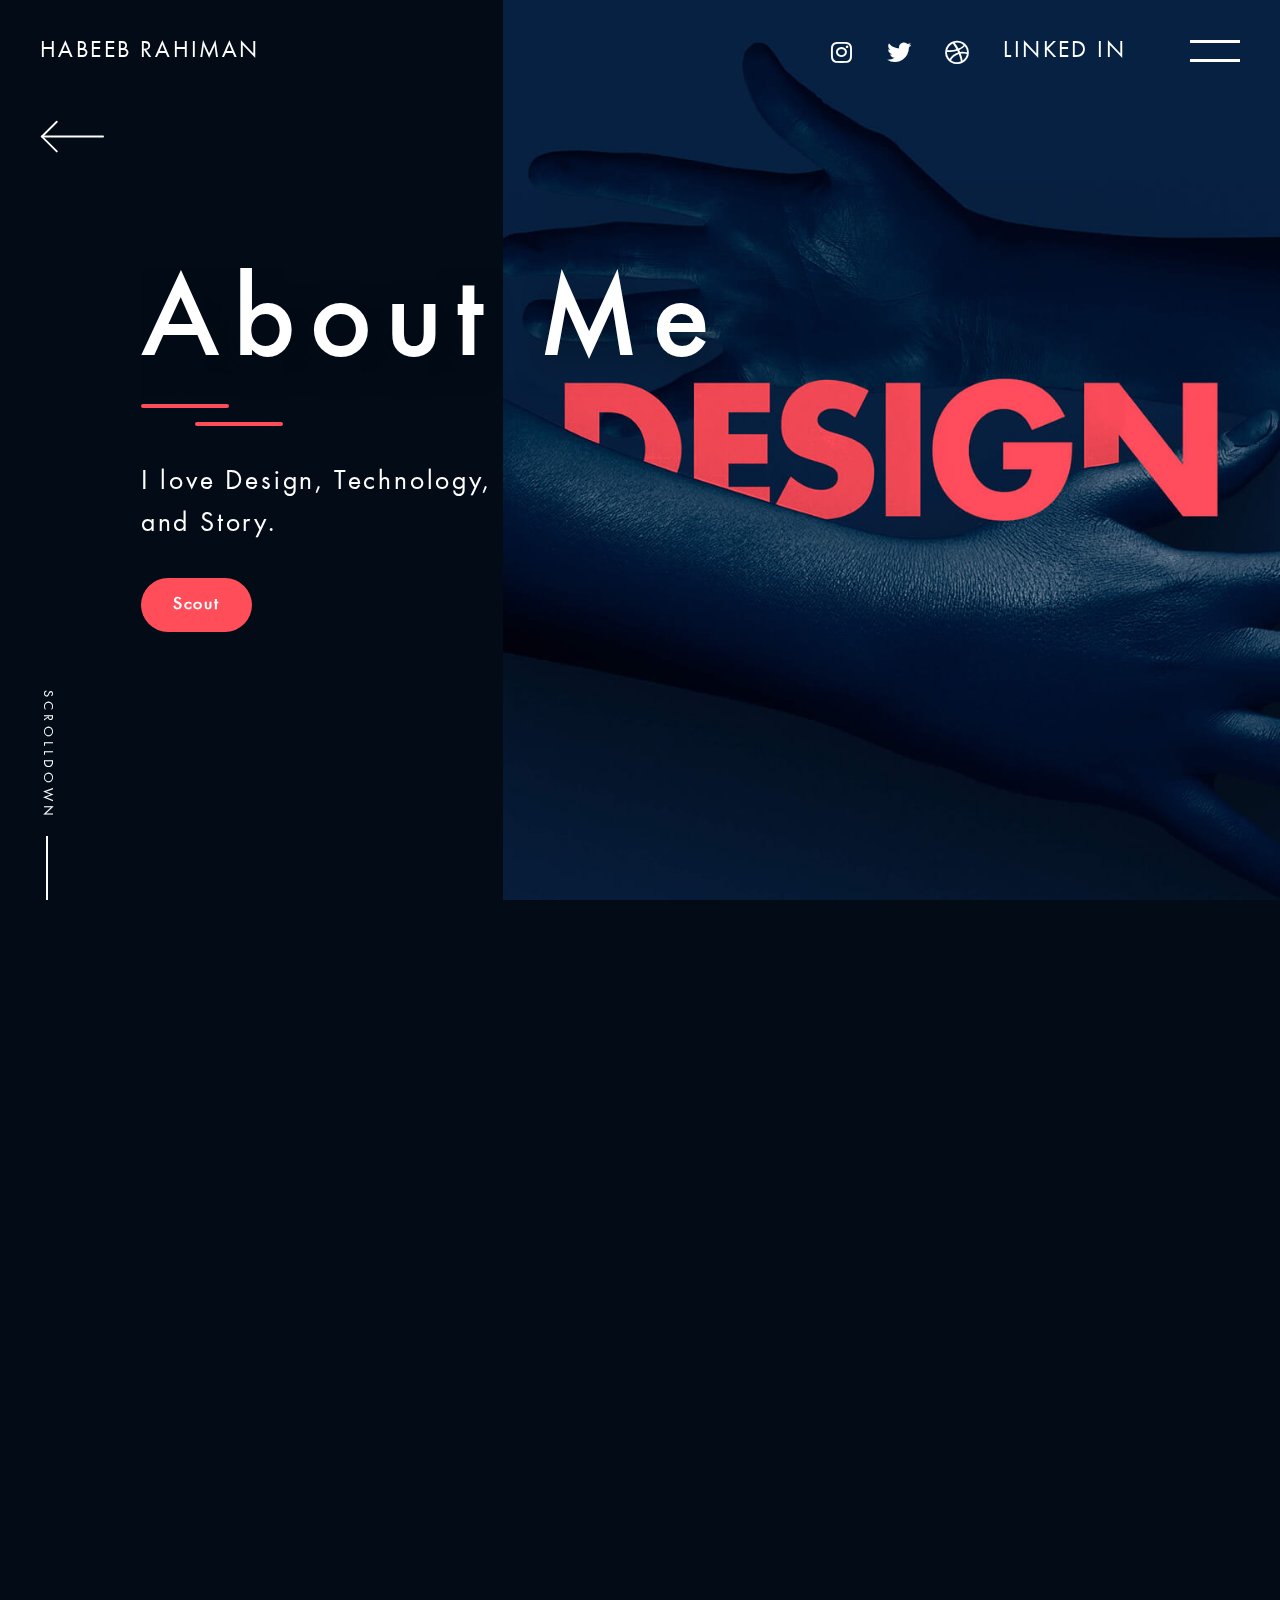
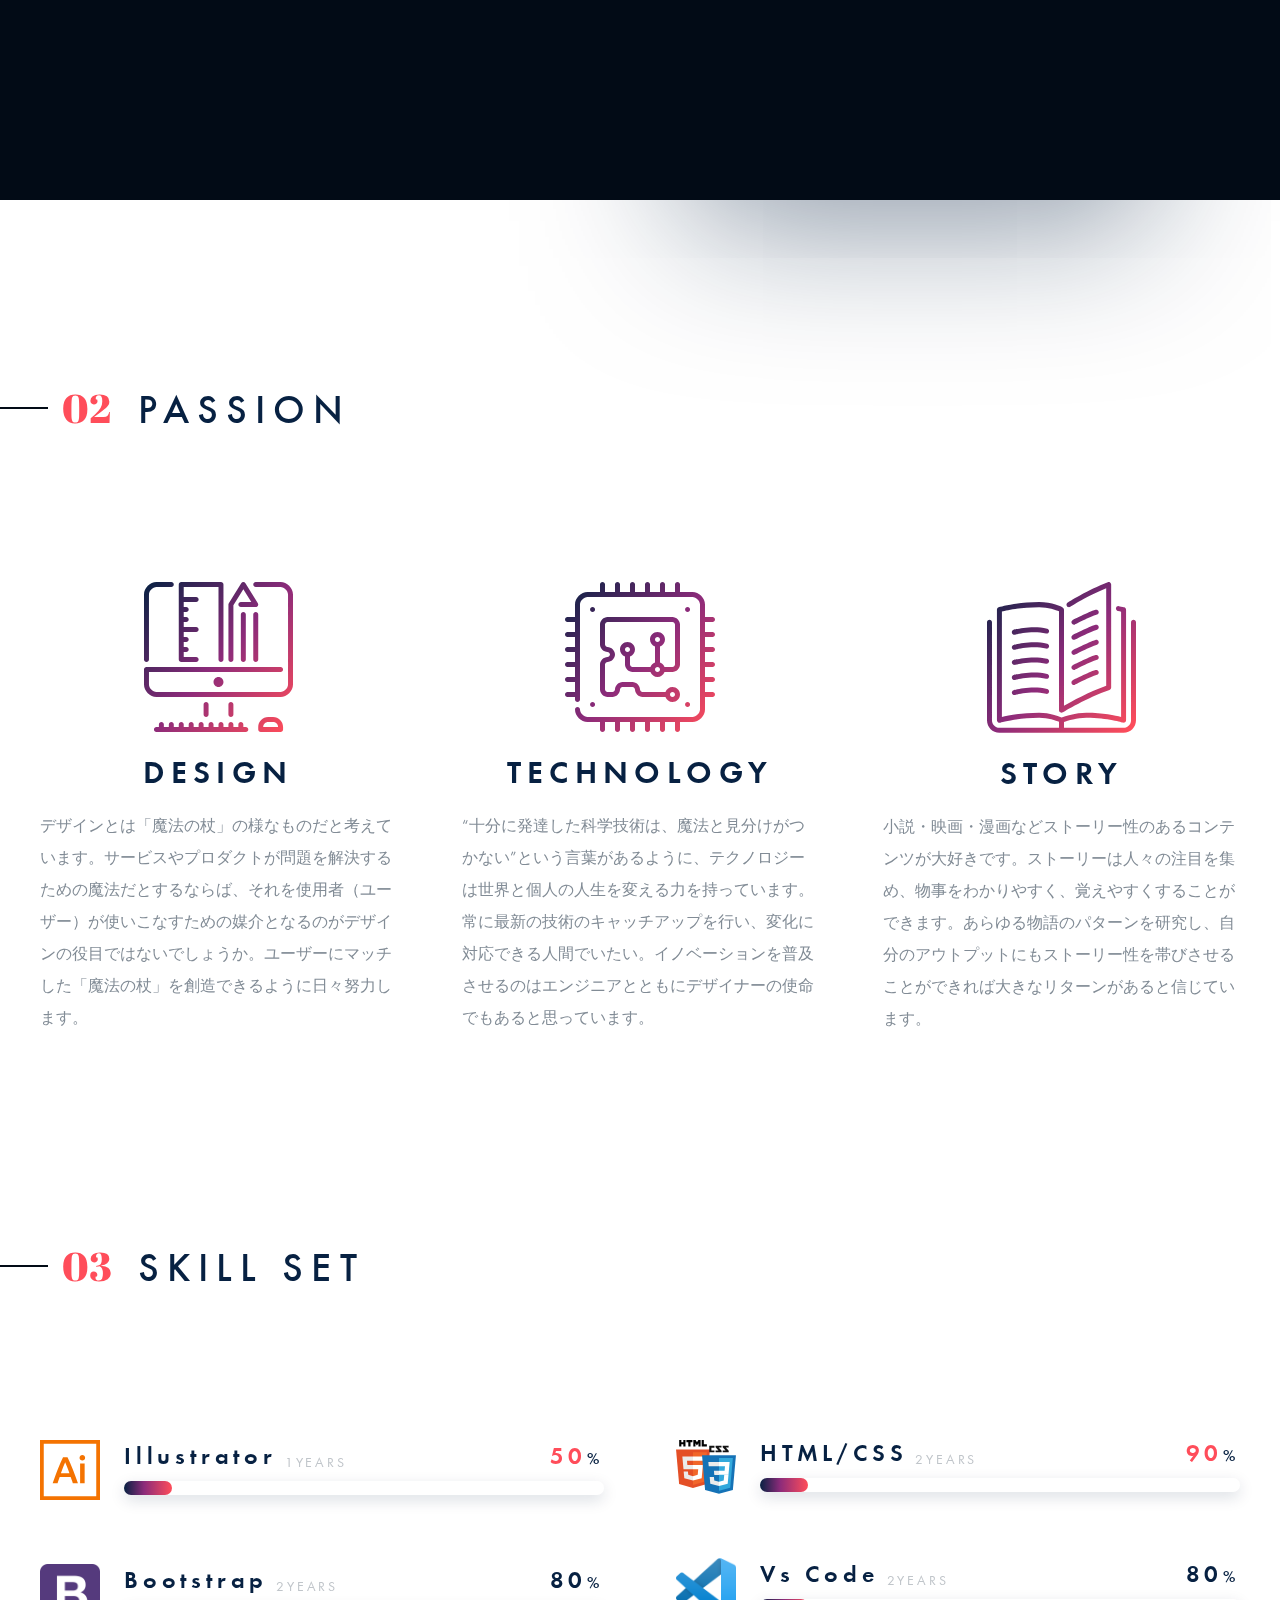
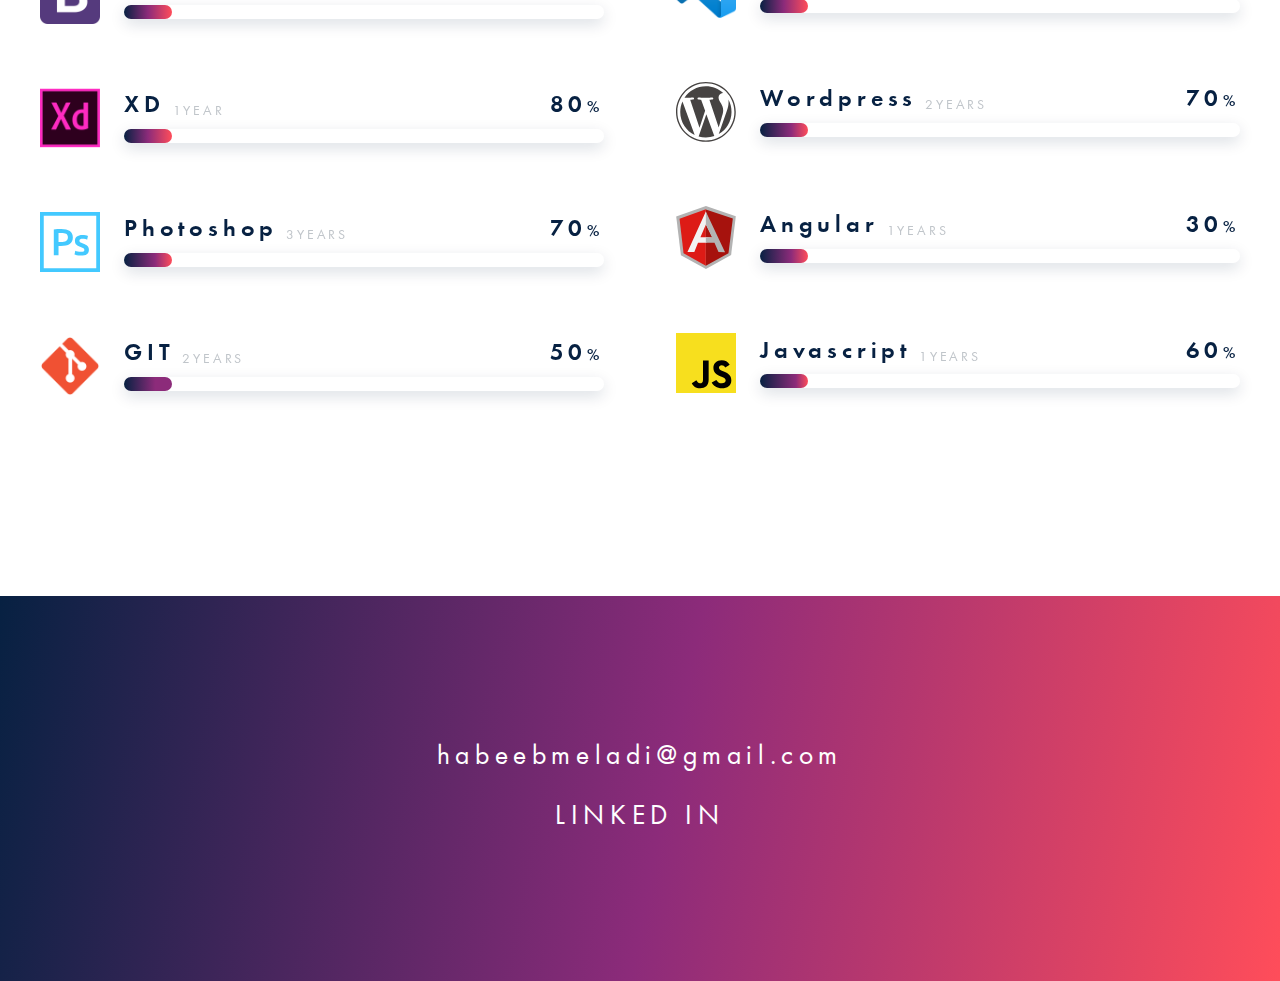
==== commit 28895783: "skill set" ====
--- a/about.html
+++ b/about.html
@@ -1,5 +1,5 @@
 <!DOCTYPE html>
-<html lang="ja">
+<html lang="en">
   <head>
     <meta charset="UTF-8">
     <meta name="viewport" content="width=device-width, initial-scale=1.0">
@@ -20,7 +20,7 @@
     <link rel="stylesheet" href="awwwards.css">
     <meta property="og:url" content="https://HABEEB .space/about.html">
     <meta property="og:title" content="About Me | HABEEB RAHIMAN">
-    <title>About Me | HABEEB RAHIMAN</title><!-- Global site tag (gtag.js) - Google Analytics -->
+    <title>About Me | HABEEB RAHIMAN</title>
   </head>
   <body>
     <header><a class="name" href="index.html">HABEEB  RAHIMAN</a>
@@ -113,20 +113,20 @@
                     <div class="skill-set__meta">
                       <div class="skill-set__name">
                         <h4 class="small-title small-title--skill">Illustrator</h4>
-                        <p class="skill-set__year">3YEARS</p>
-                      </div>
-                      <p class="small-title small-title--skill skill-set__high">90<span class="skill-set__ratio">%</span></p>
+                        <p class="skill-set__year">1YEARS</p>
+                      </div>
+                      <p class="small-title small-title--skill skill-set__high">50<span class="skill-set__ratio">%</span></p>
                     </div>
                     <div class="skill-set__bar p90 js-scroll"></div>
                   </div>
                 </li>
                 <li class="skill-set__item">
-                  <div class="skill-set__icon"><img src="assets/img/sketch.svg" alt="Sketch"></div>
-                  <div class="skill-set__detail">
-                    <div class="skill-set__meta">
-                      <div class="skill-set__name">
-                        <h4 class="small-title small-title--skill">Sketch</h4>
-                        <p class="skill-set__year">1YEARS</p>
+                  <div class="skill-set__icon"><img src="assets/img/bootstrap-226077.png" alt="Sketch"></div>
+                  <div class="skill-set__detail">
+                    <div class="skill-set__meta">
+                      <div class="skill-set__name">
+                        <h4 class="small-title small-title--skill">Bootstrap</h4>
+                        <p class="skill-set__year">2YEARS</p>
                       </div>
                       <p class="small-title small-title--skill">80<span class="skill-set__ratio">%</span></p>
                     </div>
@@ -134,12 +134,12 @@
                   </div>
                 </li>
                 <li class="skill-set__item">
-                  <div class="skill-set__icon"><img src="assets/img/abstract.svg" alt="Abstract"></div>
-                  <div class="skill-set__detail">
-                    <div class="skill-set__meta">
-                      <div class="skill-set__name">
-                        <h4 class="small-title small-title--skill">Abstract</h4>
-                        <p class="skill-set__year">HALF A YEAR</p>
+                  <div class="skill-set__icon"><img src="assets/img/xd.png" alt="xd"></div>
+                  <div class="skill-set__detail">
+                    <div class="skill-set__meta">
+                      <div class="skill-set__name">
+                        <h4 class="small-title small-title--skill">XD</h4>
+                        <p class="skill-set__year">1YEAR</p>
                       </div>
                       <p class="small-title small-title--skill">80<span class="skill-set__ratio">%</span></p>
                     </div>
@@ -160,12 +160,12 @@
                   </div>
                 </li>
                 <li class="skill-set__item">
-                  <div class="skill-set__icon"><img src="assets/img/flinto.png" alt="Flinto for mac"></div>
-                  <div class="skill-set__detail">
-                    <div class="skill-set__meta">
-                      <div class="skill-set__name">
-                        <h4 class="small-title small-title--skill">Flinto for mac</h4>
-                        <p class="skill-set__year">2MONTHS</p>
+                  <div class="skill-set__icon"><img src="assets/img/Git_icon.svg.png" alt="GIT"></div>
+                  <div class="skill-set__detail">
+                    <div class="skill-set__meta">
+                      <div class="skill-set__name">
+                        <h4 class="small-title small-title--skill">GIT</h4>
+                        <p class="skill-set__year">2YEARS</p>
                       </div>
                       <p class="small-title small-title--skill">50<span class="skill-set__ratio">%</span></p>
                     </div>
@@ -188,12 +188,12 @@
                   </div>
                 </li>
                 <li class="skill-set__item">
-                  <div class="skill-set__icon"><img src="assets/img/pug.svg" alt="Pug"></div>
-                  <div class="skill-set__detail">
-                    <div class="skill-set__meta">
-                      <div class="skill-set__name">
-                        <h4 class="small-title small-title--skill">Pug</h4>
-                        <p class="skill-set__year">3MONTHS</p>
+                  <div class="skill-set__icon"><img src="assets/img/1024px-Visual_Studio_Code_1.35_icon.svg.png" alt="Pug"></div>
+                  <div class="skill-set__detail">
+                    <div class="skill-set__meta">
+                      <div class="skill-set__name">
+                        <h4 class="small-title small-title--skill">Vs Code</h4>
+                        <p class="skill-set__year">2YEARS</p>
                       </div>
                       <p class="small-title small-title--skill">80<span class="skill-set__ratio">%</span></p>
                     </div>
@@ -206,22 +206,22 @@
                     <div class="skill-set__meta">
                       <div class="skill-set__name">
                         <h4 class="small-title small-title--skill">Wordpress</h4>
+                        <p class="skill-set__year">2YEARS</p>
+                      </div>
+                      <p class="small-title small-title--skill">70<span class="skill-set__ratio">%</span></p>
+                    </div>
+                    <div class="skill-set__bar p70 js-scroll"></div>
+                  </div>
+                </li>
+                <li class="skill-set__item">
+                  <div class="skill-set__icon"><img src="assets/img/angular-icon.svg" alt="Sass"></div>
+                  <div class="skill-set__detail">
+                    <div class="skill-set__meta">
+                      <div class="skill-set__name">
+                        <h4 class="small-title small-title--skill">Angular</h4>
                         <p class="skill-set__year">1YEARS</p>
                       </div>
-                      <p class="small-title small-title--skill">70<span class="skill-set__ratio">%</span></p>
-                    </div>
-                    <div class="skill-set__bar p70 js-scroll"></div>
-                  </div>
-                </li>
-                <li class="skill-set__item">
-                  <div class="skill-set__icon"><img src="assets/img/sass.svg" alt="Sass"></div>
-                  <div class="skill-set__detail">
-                    <div class="skill-set__meta">
-                      <div class="skill-set__name">
-                        <h4 class="small-title small-title--skill">Sass</h4>
-                        <p class="skill-set__year">1YEARS</p>
-                      </div>
-                      <p class="small-title small-title--skill">70<span class="skill-set__ratio">%</span></p>
+                      <p class="small-title small-title--skill">30<span class="skill-set__ratio">%</span></p>
                     </div>
                     <div class="skill-set__bar p70 js-scroll"></div>
                   </div>
@@ -243,7 +243,7 @@
             </div>
           </div>
         </section>
-        <footer class="footer"><a href="mailto:habeebmeladi@gmail.com">habeebmeladi@gmail.com</a><a href="https://www.LINKED IN.com/users/48483598" target="_balnk">LINKED IN</a></footer>
+        <footer class="footer"><a href="mailto:habeebmeladi@gmail.com">habeebmeladi@gmail.com</a><a href="https://www.linkedin.com/in/habeeb-live/" target="_balnk">LINKED IN</a></footer>
       </div>
     </main>
     <script src="ajax/libs/jquery/3-3-1/jquery.min.js"></script>
--- a/assets/css/common.css
+++ b/assets/css/common.css
@@ -1 +1,2195 @@
-@charset "UTF-8";a,abbr,acronym,address,applet,article,aside,audio,b,big,blockquote,body,canvas,caption,center,cite,code,dd,del,details,dfn,div,dl,dt,em,embed,fieldset,figcaption,figure,footer,form,h1,h2,h3,h4,h5,h6,header,hgroup,html,i,iframe,img,ins,kbd,label,legend,li,mark,menu,nav,object,ol,output,p,pre,q,ruby,s,samp,section,small,span,strike,strong,sub,summary,sup,table,tbody,td,tfoot,th,thead,time,tr,tt,u,ul,var,video{margin:0;padding:0;border:0;font-size:100%;font:inherit;vertical-align:baseline}article,aside,details,figcaption,figure,footer,header,hgroup,menu,nav,section{display:block}body{line-height:1}ol,ul{list-style:none}blockquote,q{quotes:none}blockquote:after,blockquote:before,q:after,q:before{content:'';content:none}table{border-collapse:collapse;border-spacing:0}@font-face{font-family:"futura_m";src:url(../font/futura-med.eot) format("eot"), url(../font/futura-med.woff) format("woff")}@font-face{font-family:"futura_r";src:url(../font/futura-boo.eot) format("eot"), url(../font/futura-boo.woff) format("woff")}@font-face{font-family:"futura_b";src:url(../font/futura-bol.eot) format("eot"), url(../font/futura-bol.woff) format("woff")}@font-face{font-family:"futura_de";src:url(../font/futura-dem.eot) format("eot"), url(../font/futura-dem.woff) format("woff")}html{font-size:62.5%;-webkit-box-sizing:border-box;box-sizing:border-box;overflow-x:hidden}@media screen and (max-width:420px){html{font-size:3.125vw}}*,:after,:before{-webkit-box-sizing:border-box;box-sizing:border-box}body{font-family:'futura_r','Helvetica Neue','Helvetica','Arial','Avenir','Hiragino Sans',游ゴシック体, 'Yu Gothic', YuGothic,'ヒラギノ角ゴシック','メイリオ', Meiryo,'ＭＳ Ｐゴシック','MS PGothic', sans-serif;font-size:1.6rem;-webkit-text-size-adjust:100%;-moz-text-size-adjust:100%;-ms-text-size-adjust:100%;text-size-adjust:100%;color:#828c96;overflow-x:hidden}@media screen and (max-width:420px){body{font-size:1.2rem}}textarea{font-family:'futura_r','Helvetica Neue','Helvetica','Arial','Avenir','Hiragino Sans',游ゴシック体, 'Yu Gothic', YuGothic,'ヒラギノ角ゴシック','メイリオ', Meiryo,'ＭＳ Ｐゴシック','MS PGothic', sans-serif}h1,h2,h3,h4,h5,h6{line-height:1.2}p{line-height:2;word-wrap:break-word;white-space:normal}dd,dt,li,pre,td,th{line-height:1.5}li{list-style-type:none}table{table-layout:fixed;border-collapse:separate;border-spacing:0;empty-cells:show;font:100%;font-size:inherit;word-wrap:break-word;word-break:break-all}a{color:#072142;text-decoration:none}a:hover{text-decoration:none}.clearfix:after{content:"";display:block;clear:both}.clearfix{overflow:hidden;zoom:1}img{max-width:100%;height:auto;vertical-align:middle;width:100%}.title{color:#fff;position:absolute;overflow:hidden;top:50%;-webkit-transform:translate3d(0, -50%, 0);transform:translate3d(0, -50%, 0);z-index:200;margin-left:11%}@media screen and (max-width:800px){.title{margin-left:40px}}@media screen and (max-width:420px){.title{width:87.5%;margin:0 6.25%;top:auto;-webkit-transform:translate3d(0, 0, 0);transform:translate3d(0, 0, 0);bottom:8rem}}@media screen and (max-width:420px){.title--top{margin:0 13%}}.title__text{font-size:12rem;line-height:1;letter-spacing:0.1em;margin-bottom:1.6rem;font-family:"futura_m";font-weight:normal;text-shadow:0 10px 30px rgba(2, 11, 22, 0.5)}@media screen and (max-width:800px){.title__text{font-size:7.6rem}}@media screen and (max-width:420px){.title__text{font-size:3.8rem;margin-bottom:0.8rem;text-shadow:0 3px 10px rgba(2, 11, 22, 0.5)}}@media screen and (max-width:420px){.title__text--top{font-size:5.4rem;text-shadow:0 10px 30px rgba(2, 11, 22, 0.5);margin-bottom:0.1rem}}.title .border{display:inline-block;margin-bottom:3.2rem}@media screen and (max-width:420px){.title .border{margin-bottom:0.8rem}}.title .border span{display:block;width:88px;height:4px;border-radius:5px;background:#ff4d5a}.title .border span:first-child{margin-bottom:1.4rem}@media screen and (max-width:420px){.title .border span:first-child{margin-bottom:0.7rem}}@media screen and (max-width:800px){.title .border span{width:70px}}@media screen and (max-width:420px){.title .border span{width:44px;height:2px}}.title .border span:last-child{margin-left:54px}@media screen and (max-width:800px){.title .border span:last-child{margin-left:43px}}@media screen and (max-width:420px){.title .border span:last-child{margin-left:27px}}.title__lead{color:#fff;font-size:2.8rem;line-height:1.5;letter-spacing:0.1em}@media screen and (max-width:800px){.title__lead{font-size:2.4rem;line-height:1.4}}@media screen and (max-width:420px){.title__lead{font-size:1.2rem}}.title li{margin-bottom:1.6rem}@media screen and (max-width:420px){.title li{margin-bottom:0.8rem;line-height:1.1}}.title li:last-child{margin-bottom:0}.title li:last-child a{margin-right:3.2rem}@media screen and (max-width:420px){.title li:last-child a{margin-right:1.6rem}}.title li:last-child a:last-child{margin-right:0}.title li a{color:#fff;font-size:2.8rem;line-height:1.5;letter-spacing:0.1em;-webkit-transition:0.3s;-o-transition:0.3s;transition:0.3s}@media screen and (max-width:800px){.title li a{font-size:2.4rem;line-height:1.4}}@media screen and (max-width:420px){.title li a{font-size:1.2rem}}.title li a:hover{opacity:0.5}.btn{display:inline-block;font-size:1.8rem;color:#fff;background:#ff4d5a;line-height:1;font-weight:bold;padding:18px 32px;border-radius:50px;-webkit-transition:.3s;-o-transition:.3s;transition:.3s;letter-spacing:0.1em}@media screen and (max-width:800px){.btn{font-size:1.8rem;padding:13px 24px}}@media screen and (max-width:420px){.btn{font-size:1.2rem}}.btn:hover{-webkit-transform:translate3d(0, -5%, 0);transform:translate3d(0, -5%, 0);opacity:1}.btn-wrap{margin-top:3.2rem}@media screen and (max-width:800px){.btn-wrap{margin-top:1.6rem}}@media screen and (max-width:420px){.btn-wrap{text-align:center;margin-top:0.8rem}}.scrollDown{position:fixed;font-size:1.4rem;bottom:80px;left:40px;line-height:1;letter-spacing:0.3em;-webkit-writing-mode:vertical-rl;-ms-writing-mode:tb-rl;writing-mode:vertical-rl;color:#fff;z-index:100}.scrollDown:after{content:"";width:2px;height:64px;background:#fff;position:absolute;left:0;right:0;margin:auto;bottom:-80px}@media screen and (max-width:420px){.scrollDown:after{height:32px;bottom:-40px}}@media screen and (max-width:420px){.scrollDown{left:auto;right:6.25%;font-size:1rem;bottom:40px}}.content{max-width:1200px;width:100%;margin:auto}.content--mlarge{margin-top:14.4rem}@media screen and (max-width:800px){.content--mlarge{margin-top:7.2rem}}@media screen and (max-width:420px){.content--mlarge{margin-top:4rem}}@media screen and (max-width:1250px){.content{padding:0 10%}}.heading{font-size:4rem;color:#072142;letter-spacing:0.2em;font-family:"futura_m";margin-right:3.2rem;padding-top:1.2rem}.heading--top{padding-top:0}@media screen and (max-width:420px){.heading--left{margin-left:auto}}@media screen and (max-width:800px){.heading{padding-top:0;margin-right:0}}@media screen and (max-width:420px){.heading{font-size:2.4rem;padding-top:0.2rem}}.heading-num{font-size:4rem;color:#ff4d5a;position:relative;padding-left:6.2rem;padding-right:3.2rem;font-family:"Abril Fatface";line-height:1.1}.heading-num:after{content:"";width:4.8rem;height:2px;background:#020b16;position:absolute;top:0;bottom:0;left:0;margin:auto}@media screen and (max-width:420px){.heading-num:after{width:2.4rem}}@media screen and (max-width:420px){.heading-num{padding-left:3.2rem;font-size:2.4rem}}.sub-title{font-size:3.2rem;margin-bottom:1.6rem;color:#072142;text-align:center;letter-spacing:0.2em;line-height:1.2;font-family:"futura_de";word-break:break-all}@media screen and (max-width:420px){.sub-title{font-size:1.6rem;margin-bottom:0.8rem}}.small-title{font-size:2.4rem;color:#072142;letter-spacing:0.2em;line-height:1.2;font-family:"futura_de"}@media screen and (max-width:420px){.small-title{font-size:2.1rem}}@media screen and (max-width:420px){.small-title--skill{font-size:1.2rem}}.wrapper{margin-bottom:20rem;position:relative;z-index:200}@media screen and (max-width:420px){.wrapper{margin-bottom:12rem}}.back-arrow{position:fixed;top:120px;left:40px;display:block;width:64px;-webkit-transition:.5s;-o-transition:.5s;transition:.5s;overflow:hidden;color:#fff;z-index:300}@media screen and (max-width:420px){.back-arrow{width:32px;top:60px;left:6.25%}}.back-arrow:hover{-webkit-transform:translate3d(-15%, 0, 0);transform:translate3d(-15%, 0, 0)}.back-arrow g{stroke:currentColor}.back-arrow.js-color{color:#020b16}.page-top{width:100%;height:100vh;position:relative;color:#fff;background:#020b16}@media screen and (max-width:420px){.page-top{display:block}}.page-top__inner{width:100%;height:100%;display:-webkit-box;display:-ms-flexbox;display:flex;-webkit-box-align:center;-ms-flex-align:center;align-items:center}@media screen and (max-width:420px){.page-top__inner{display:block;max-height:761px;position:relative}}.page-top .image{position:relative;width:60.677%;height:100vh;margin:0 0 0 auto;-webkit-box-shadow:none;box-shadow:none}@media screen and (max-width:420px){.page-top .image{width:100%;height:65.492%;top:auto}}.page-top .image__reile{background:url(../img/reile.jpg) no-repeat center;background-size:cover}.page-top .image__about{background:url(../img/about.jpg) no-repeat center;background-size:cover}.text{position:relative;display:-webkit-box;display:-ms-flexbox;display:flex;-webkit-box-align:center;-ms-flex-align:center;align-items:center;padding-left:138px;margin-top:14.4rem}@media screen and (max-width:800px){.text{-webkit-box-align:start;-ms-flex-align:start;align-items:flex-start;padding-left:0}}@media screen and (max-width:420px){.text{margin-top:7.2rem}}.text--top{-webkit-box-align:start;-ms-flex-align:start;align-items:flex-start}.text .heading-num{position:absolute;left:0}.text__wrap{display:-webkit-box;display:-ms-flexbox;display:flex;-webkit-box-pack:justify;-ms-flex-pack:justify;justify-content:space-between;-webkit-box-align:center;-ms-flex-align:center;align-items:center;padding-right:10%;-webkit-box-sizing:content-box;box-sizing:content-box;max-width:1200px;width:100%;margin:auto}.text__wrap--top{-webkit-box-align:start;-ms-flex-align:start;align-items:flex-start}@media screen and (max-width:800px){.text__wrap--top{-webkit-box-align:center;-ms-flex-align:center;align-items:center}}@media screen and (max-width:800px){.text__wrap{-webkit-box-orient:vertical;-webkit-box-direction:normal;-ms-flex-direction:column;flex-direction:column;padding-left:10%}}.text__works{width:65.5%}@media screen and (max-width:800px){.text__works{width:100%;margin-top:7.2rem}}@media screen and (max-width:420px){.text__works{margin-top:4rem}}.container{margin-top:20rem}@media screen and (max-width:420px){.container{margin-top:12rem}}.curtain{position:fixed;top:0;left:0;width:100%;height:100vh;background:#020b16;z-index:99999;-webkit-transform:translate3d(0, 100%, 0);transform:translate3d(0, 100%, 0)}.loader{position:fixed;width:100%;height:100%;background:#020b16;top:0;left:0}.loader.js-hidden{display:none}header{position:fixed;top:0;left:0;width:100%;padding:40px 40px 0;color:#fff;display:-webkit-box;display:-ms-flexbox;display:flex;-webkit-box-pack:justify;-ms-flex-pack:justify;justify-content:space-between;z-index:1000}@media screen and (max-width:420px){header{padding:20px 6.25%}}header.js-color a{color:#020b16}header.js-color .menuIcon:after,header.js-color .menuIcon:before{background:#020b16}header a{color:#fff;-webkit-transition:0.3s;-o-transition:0.3s;transition:0.3s}header a:hover{opacity:0.5}header .name{font-size:2.4rem;letter-spacing:0.1em;position:relative;z-index:1000}@media screen and (max-width:420px){header .name{font-size:1.6rem}}header .wrap{display:-webkit-box;display:-ms-flexbox;display:flex;position:relative}header .icons{display:-webkit-box;display:-ms-flexbox;display:flex;margin-right:6.4rem}@media screen and (max-width:420px){header .icons{display:none}}header .icons a{display:block;margin-right:3.2rem;font-size:2.4rem;letter-spacing:0.1em}header .icons a:last-child{margin-right:0}header .menuIcon{position:relative;width:50px;height:22px;cursor:pointer}@media screen and (max-width:420px){header .menuIcon{width:25px;height:15px}}header .menuIcon:after,header .menuIcon:before{content:"";width:100%;height:3px;background:#fff;position:absolute;right:0;-webkit-transition:0.4s cubic-bezier(0.785, 0.135, 0.15, 0.86);-o-transition:0.4s cubic-bezier(0.785, 0.135, 0.15, 0.86);transition:0.4s cubic-bezier(0.785, 0.135, 0.15, 0.86)}header .menuIcon:after{top:0}header .menuIcon:before{bottom:0}header .menuIcon.js-menuOpen:after{top:50%;-webkit-transform:rotate(45deg) translate3d(0, -50%, 0);transform:rotate(45deg) translate3d(0, -50%, 0)}header .menuIcon.js-menuOpen:before{bottom:50%;-webkit-transform:rotate(-45deg) translate3d(0, 50%, 0);transform:rotate(-45deg) translate3d(0, 50%, 0)}header .global-nav{background-image:-webkit-gradient(linear, left top, right top, from(#072142), color-stop(42%, #8c2b7a), to(#ff4d5a));background-image:-webkit-linear-gradient(left, #072142, #8c2b7a 42%, #ff4d5a);background-image:-o-linear-gradient(left, #072142, #8c2b7a 42%, #ff4d5a);background-image:linear-gradient(to right, #072142, #8c2b7a 42%, #ff4d5a);width:100%;height:100vh;position:fixed;top:0;left:0;display:-webkit-box;display:-ms-flexbox;display:flex;-webkit-box-pack:center;-ms-flex-pack:center;justify-content:center;-webkit-box-align:center;-ms-flex-align:center;align-items:center;-webkit-transition:0.4s cubic-bezier(0.785, 0.135, 0.15, 0.86);-o-transition:0.4s cubic-bezier(0.785, 0.135, 0.15, 0.86);transition:0.4s cubic-bezier(0.785, 0.135, 0.15, 0.86);-webkit-transform:translate3d(0, -100%, 0);transform:translate3d(0, -100%, 0);z-index:-100}header .global-nav.js-open{-webkit-transform:translate3d(0, 0, 0);transform:translate3d(0, 0, 0)}header .global-nav.js-open a{-webkit-transform:translate3d(0, 0, 0);transform:translate3d(0, 0, 0)}header .global-nav__list{text-align:center}header .global-nav__list li{margin-top:7.2rem;position:relative;padding:0 153px;overflow:hidden}header .global-nav__list li:first-child{margin-top:0}@media screen and (max-width:420px){header .global-nav__list li{padding:0;margin-top:3.2rem}}header .global-nav__list a{display:inline-block;color:#fff;font-size:12rem;line-height:1;letter-spacing:0.1em;font-family:"futura_m";font-weight:normal;text-shadow:0 10px 30px rgba(2, 11, 22, 0.2);-webkit-transform:translate3d(0, 100%, 0);transform:translate3d(0, 100%, 0);-webkit-transition:0.4s cubic-bezier(0.785, 0.135, 0.15, 0.86) 0.3s;-o-transition:0.4s cubic-bezier(0.785, 0.135, 0.15, 0.86) 0.3s;transition:0.4s cubic-bezier(0.785, 0.135, 0.15, 0.86) 0.3s}@media screen and (max-width:800px){header .global-nav__list a{font-size:7.6rem}}@media screen and (max-width:420px){header .global-nav__list a{font-size:3.8rem;text-shadow:0 3px 20px rgba(2, 11, 22, 0.2)}}header .global-nav__list a:after{content:"";width:0;height:10px;background:#fff;position:absolute;left:0;top:40%;-webkit-box-shadow:0 10px 30px rgba(2, 11, 22, 0.2);box-shadow:0 10px 30px rgba(2, 11, 22, 0.2);-webkit-transition:0.3s cubic-bezier(0.77, 0, 0.175, 1);-o-transition:0.3s cubic-bezier(0.77, 0, 0.175, 1);transition:0.3s cubic-bezier(0.77, 0, 0.175, 1)}@media screen and (max-width:800px){header .global-nav__list a:after{display:none}}header .global-nav__list a:hover{opacity:1}header .global-nav__list a:hover:after{width:100%}header .global-nav__sns{display:none}@media screen and (max-width:420px){header .global-nav__sns{display:block}}header .global-nav__sns a{font-size:1.8rem;margin-right:2.4rem;-webkit-transform:translate3d(0, 150%, 0);transform:translate3d(0, 150%, 0)}header .global-nav__sns a:last-child{margin-right:0}.background{width:100%;height:100vh;overflow:hidden}.sky-color{position:fixed;width:100%;height:100vh;top:0;left:0;background-image:-webkit-gradient(linear, left top, left bottom, from(#072142), color-stop(#061c37), color-stop(#07182b), color-stop(#061220), to(#020b16));background-image:-webkit-linear-gradient(top, #072142, #061c37, #07182b, #061220, #020b16);background-image:-o-linear-gradient(top, #072142, #061c37, #07182b, #061220, #020b16);background-image:linear-gradient(to bottom, #072142, #061c37, #07182b, #061220, #020b16);z-index:-200}.fullpage__slide{width:100%;height:100vh;display:-webkit-box;display:-ms-flexbox;display:flex;-webkit-box-align:center;-ms-flex-align:center;align-items:center;position:relative;color:#fff}@media screen and (max-width:420px){.fullpage__slide{display:block;height:100%;position:absolute;top:0;left:0;max-height:761px}}@media screen and (max-width:420px){.fp-section-1 .fullpage__slide{height:100%;position:absolute;top:0;left:0;bottom:0;margin:auto;max-height:667px}}#fp-nav{margin:0;-webkit-transform:translate3d(0, -50%, 0);transform:translate3d(0, -50%, 0);width:40px;left:40px;overflow:hidden}@media screen and (max-width:1250px){#fp-nav{width:auto;top:auto;left:50%;bottom:32px;-webkit-transform:translate3d(-50%, 0, 0);transform:translate3d(-50%, 0, 0)}}@media screen and (max-width:420px){#fp-nav{bottom:20px}}@media screen and (max-width:1250px){#fp-nav ul{display:-webkit-box;display:-ms-flexbox;display:flex;-webkit-box-align:end;-ms-flex-align:end;align-items:flex-end}}#fp-nav ul li{height:3px;margin:0 0 40px}@media screen and (max-width:1250px){#fp-nav ul li{height:auto;margin:0 28px}}@media screen and (max-width:420px){#fp-nav ul li{margin:0 12px}}#fp-nav ul li a{width:24px;height:100%;background:#fff;-webkit-transition:.3s;-o-transition:.3s;transition:.3s}#fp-nav ul li a span{display:none}@media screen and (max-width:1250px){#fp-nav ul li a{width:3px;height:24px}}@media screen and (max-width:420px){#fp-nav ul li a{width:2px;height:16px}}#fp-nav ul li:last-child{margin-bottom:0}#fp-nav ul li .active{width:40px}@media screen and (max-width:1250px){#fp-nav ul li .active{width:3px;height:40px}}@media screen and (max-width:420px){#fp-nav ul li .active{width:2px;height:32px}}.moon{position:absolute;top:0;bottom:0;left:29.427%;margin:auto;height:1385px;width:1385px;display:-webkit-box;display:-ms-flexbox;display:flex;-webkit-box-align:center;-ms-flex-align:center;align-items:center;-webkit-box-pack:center;-ms-flex-pack:center;justify-content:center}@media screen and (max-width:800px){.moon{width:100vw;height:100vw;left:23%}}@media screen and (max-width:420px){.moon{width:165vw;height:165vw;left:50%;top:-10rem;bottom:auto;-webkit-transform:translate3d(-50%, 0, 0);transform:translate3d(-50%, 0, 0)}}.moon__back{z-index:-100}.moon__front{z-index:200}.moon__text{font-size:6.4rem;letter-spacing:0.1em;text-shadow:0 10px 15px rgba(2, 11, 22, 0.2);color:#ff4d5a;font-family:"futura_b"}@media screen and (max-width:800px){.moon__text{font-size:3.2rem}}@media screen and (max-width:420px){.moon__text{font-size:2.4rem;text-shadow:0 4px 6px rgba(2, 11, 22, 0.2)}}.moon__text-wrap{position:absolute;left:-15.5963%;top:50%;-webkit-transform:translate3d(0, -50%, 0);transform:translate3d(0, -50%, 0)}.moon__img{position:relative;width:39.350180505%;height:39.350180505%}.cloud{position:absolute}.cloud--front1{top:20.55045%;right:-49.357798%;width:88.44%}.cloud--front2{bottom:-18.53211%;right:-28.6238532%;width:87.155%}.cloud--front3{bottom:-5.137614678%;left:-49.357798%;width:87.155%}.cloud--back1{top:-22.38532%;right:-7.706422%;width:69.724%}.cloud--back2{top:-5.504587%;left:-38.715596%;width:87.155%}.image{display:block;position:relative;width:53.125%;height:74.81%;margin:0 8% 0 auto;-webkit-box-shadow:0 80px 140px -40px rgba(0, 0, 0, 0.6);box-shadow:0 80px 140px -40px rgba(0, 0, 0, 0.6)}@media screen and (max-width:800px){.image{margin-right:40px}}@media screen and (max-width:420px){.image{width:80%;height:55.633%;margin:0 10%;top:9.859%}}.image__over{width:100%;height:100%;overflow:hidden;position:relative}.image__cover{position:absolute;width:100%;height:100%;top:0;right:0;background:#ff4d5a;-webkit-transform:translate3d(100%, 0, 0);transform:translate3d(100%, 0, 0)}.image__cover:last-child{background:#072142}.image--works{background:url(../img/reile.jpg) no-repeat center;background-size:cover}.image--about{background:url(../img/about.jpg) no-repeat center;background-size:cover}.image--contact{background:url(../img/contact.jpg) no-repeat center;background-size:cover}.image .page-num{position:absolute;overflow-y:hidden;right:-7.5490%;bottom:12.3762%;font-size:15rem;color:#fff;font-family:"Abril Fatface";z-index:200}@media screen and (max-width:800px){.image .page-num{font-size:7.5rem;right:-5%}}@media screen and (max-width:420px){.image .page-num{display:none}}.image .page-num p{line-height:1.1;text-shadow:0 10px 30px rgba(2, 11, 22, 0.5)}@media screen and (max-width:420px){.image .page-num p{text-shadow:0 3px 10px rgba(2, 11, 22, 0.5)}}.moonlight{position:absolute;top:0;bottom:0;left:29.427%;margin:auto;height:1385px;width:1385px;z-index:-100}@media screen and (max-width:800px){.moonlight{width:100vw;height:100vw;left:23%}}@media screen and (max-width:420px){.moonlight{width:165vw;height:165vw;left:50%;top:-10rem;bottom:auto;-webkit-transform:translate3d(-50%, 0, 0);transform:translate3d(-50%, 0, 0)}}.moonlight__wrap{width:100%;height:100%}.moonlight__img{background:url(../img/moonlight.svg) no-repeat;background-size:100%}.moon-background{position:fixed;top:0;left:0;width:100%;height:100vh;z-index:-100}@media screen and (max-width:420px){.moon-background{height:100%;bottom:0;margin:auto;max-height:667px}}.star{width:1300px;height:100vh;position:fixed;top:0;left:29.427%;z-index:-100}@media screen and (max-width:800px){.star{width:100vw;left:23%}}@media screen and (max-width:420px){.star{left:0}}.star__img{width:100%;height:100%;display:-webkit-box;display:-ms-flexbox;display:flex;-webkit-box-align:center;-ms-flex-align:center;align-items:center}@media screen and (max-width:420px){.star__img{display:block}}@media screen and (max-width:420px){.star__img img{-webkit-transform:translate3d(0%, 39%, 0) scale(1.5);transform:translate3d(0%, 39%, 0) scale(1.5)}}.layer{width:100%;height:100%}.fp-tableCell{position:relative}.meta{padding-top:7.2rem;position:relative}.meta__back{width:100%;height:70rem;background:#f2f4f5;position:absolute;top:0;left:0;z-index:-100}@media screen and (max-width:800px){.meta__back{height:54rem}}@media screen and (max-width:420px){.meta__back{height:45rem}}.meta__text-wrap{padding:0 8.58333% 0}@media screen and (max-width:420px){.meta__text-wrap{padding:0 7.5% 0}}.meta__text{display:-webkit-box;display:-ms-flexbox;display:flex;margin-bottom:7.2rem}@media screen and (max-width:420px){.meta__text{-webkit-box-orient:vertical;-webkit-box-direction:normal;-ms-flex-direction:column;flex-direction:column}}.meta__text li{margin-right:6.4rem}@media screen and (max-width:420px){.meta__text li{margin-right:0;margin-bottom:1.6rem}}.meta__text li:last-child{margin-right:0}@media screen and (max-width:420px){.meta__text li:last-child{margin-bottom:0}}.meta__text .small-title{margin-bottom:0.8rem}@media screen and (max-width:420px){.meta__text .small-title{margin-bottom:0.4rem}}.big-image{width:100%;height:116rem;background:url(../img/perspective.jpg) no-repeat center;background-size:cover;margin-top:14.4rem}@media screen and (max-width:420px){.big-image{margin-top:7.2rem;height:50rem}}.kamp{background:#f2f4f5;padding-top:20rem;margin-top:14.4rem}@media screen and (max-width:420px){.kamp{padding-top:7.2rem;margin-top:7.2rem}}.kamp ul{width:76.666%;margin:0 auto;display:-webkit-box;display:-ms-flexbox;display:flex;-webkit-box-pack:justify;-ms-flex-pack:justify;justify-content:space-between}.kamp li{width:47.5543%}.back-btn-wrap{text-align:center}.back-btn{display:inline-block;font-size:3.2rem;color:#020b16;letter-spacing:0.2em;position:relative;-webkit-transition:0.5s;-o-transition:0.5s;transition:0.5s;-webkit-transform:translate3d(44px, 0, 0);transform:translate3d(44px, 0, 0)}@media screen and (max-width:420px){.back-btn{font-size:1.6rem;-webkit-transform:translate3d(22px, 0, 0);transform:translate3d(22px, 0, 0)}}.back-btn:after{content:"";width:64px;height:2px;background:#020b16;position:absolute;top:0;bottom:0;left:-88px;margin:auto;-webkit-transition:0.5s;-o-transition:0.5s;transition:0.5s}@media screen and (max-width:420px){.back-btn:after{width:32px;left:-44px}}.back-btn:before{content:"";width:24px;height:1px;background:#020b16;position:absolute;top:0;bottom:0;left:-88px;margin:auto;-webkit-transition:0.5s;-o-transition:0.5s;transition:0.5s}@media screen and (max-width:800px){.back-btn:before{width:12px;left:-44px;-webkit-transform:rotate(-45deg) translate3d(4px, -4px, 0);transform:rotate(-45deg) translate3d(4px, -4px, 0);display:none}}.back-btn:hover{-webkit-transform:translate3d(0, 0, 0);transform:translate3d(0, 0, 0)}.back-btn:hover:after{width:80px;left:-112px}.back-btn:hover:before{left:-112px;-webkit-transform:rotate(-45deg) translate3d(2px, -8px, 0);transform:rotate(-45deg) translate3d(2px, -8px, 0)}.who__wrap{width:48.333%}@media screen and (max-width:800px){.who__wrap{width:100%;margin-top:7.2rem}}@media screen and (max-width:420px){.who__wrap{margin-top:4rem}}.who__name{color:#072142;margin-bottom:2.4rem}@media screen and (max-width:420px){.who__name{margin-bottom:1.6rem}}.who__jp{font-size:2.4rem;letter-spacing:0.3em;font-weight:bold;margin-bottom:0.4rem}@media screen and (max-width:420px){.who__jp{font-size:1.3rem}}.who__en{font-size:1.8rem;letter-spacing:0.2em;font-family:"futura_de";line-height:1.3}@media screen and (max-width:420px){.who__en{font-size:1rem}}.who__text{margin-bottom:6.4rem}@media screen and (max-width:420px){.who__text{margin-bottom:3.2rem}}.who__image{-webkit-box-shadow:0px 63px 154px -20px rgba(7, 33, 66, 0.5);box-shadow:0px 63px 154px -20px rgba(7, 33, 66, 0.5)}@media screen and (max-width:420px){.who__image{-webkit-box-shadow:0px 33px 84px -20px rgba(7, 33, 66, 0.5);box-shadow:0px 33px 84px -20px rgba(7, 33, 66, 0.5)}}.passion__list{display:-webkit-box;display:-ms-flexbox;display:flex;-ms-flex-wrap:wrap;flex-wrap:wrap;-webkit-box-pack:justify;-ms-flex-pack:justify;justify-content:space-between}@media screen and (max-width:800px){.passion__list{-webkit-box-orient:vertical;-webkit-box-direction:normal;-ms-flex-direction:column;flex-direction:column;-webkit-box-pack:start;-ms-flex-pack:start;justify-content:flex-start}}.passion__item{width:29.75%}@media screen and (max-width:800px){.passion__item{width:100%;margin-top:6.4rem}.passion__item:first-child{margin-top:0}}@media screen and (max-width:420px){.passion__item{margin-top:3.2rem}}.passion__image{width:42.016%;margin:0 auto 2.4rem}@media screen and (max-width:800px){.passion__image{width:24.429%}}@media screen and (max-width:420px){.passion__image{margin-bottom:1.6rem}}.skill-set__flex{display:-webkit-box;display:-ms-flexbox;display:flex;-ms-flex-wrap:wrap;flex-wrap:wrap;-webkit-box-pack:justify;-ms-flex-pack:justify;justify-content:space-between}@media screen and (max-width:800px){.skill-set__flex{-webkit-box-orient:vertical;-webkit-box-direction:normal;-ms-flex-direction:column;flex-direction:column;-webkit-box-pack:start;-ms-flex-pack:start;justify-content:flex-start}}.skill-set__list{width:47%}@media screen and (max-width:800px){.skill-set__list{width:100%}.skill-set__list:last-child{margin-top:7.2rem}}.skill-set__item{margin-top:6.4rem;display:-webkit-box;display:-ms-flexbox;display:flex;-webkit-box-pack:justify;-ms-flex-pack:justify;justify-content:space-between;-webkit-box-align:center;-ms-flex-align:center;align-items:center}.skill-set__item:first-child{margin-top:0}@media screen and (max-width:420px){.skill-set__item{margin-top:3.2rem}}.skill-set__icon{width:10.6382%;-ms-flex-item-align:center;align-self:center}.skill-set__detail{width:85.1063%}.skill-set__meta{margin-bottom:0.8rem;display:-webkit-box;display:-ms-flexbox;display:flex;-webkit-box-pack:justify;-ms-flex-pack:justify;justify-content:space-between}.skill-set__name{display:-webkit-box;display:-ms-flexbox;display:flex;-webkit-box-align:end;-ms-flex-align:end;align-items:flex-end}.skill-set__year{font-size:1.4rem;line-height:1.2;color:#c0c5ca;margin-left:0.8rem;letter-spacing:0.2em}@media screen and (max-width:420px){.skill-set__year{font-size:1rem}}.skill-set__ratio{font-size:1.6rem;line-height:1.2;color:#072142}@media screen and (max-width:420px){.skill-set__ratio{font-size:1rem}}.skill-set__high{color:#ff4d5a}.skill-set__bar{width:100%;height:1.4rem;background:#fff;position:relative;border-radius:10px;-webkit-box-shadow:0 5px 15px 0 rgba(7, 33, 66, 0.15);box-shadow:0 5px 15px 0 rgba(7, 33, 66, 0.15)}@media screen and (max-width:420px){.skill-set__bar{height:0.7rem}}.skill-set__bar:after{content:"";position:absolute;left:0;top:0;height:100%;border-radius:10px;width:10%}.skill-set__bar.p90:after{background-image:-webkit-gradient(linear, left top, right top, from(#072142), color-stop(42%, #8c2b7a), to(#ff4d5a));background-image:-webkit-linear-gradient(left, #072142, #8c2b7a 42%, #ff4d5a);background-image:-o-linear-gradient(left, #072142, #8c2b7a 42%, #ff4d5a);background-image:linear-gradient(to right, #072142, #8c2b7a 42%, #ff4d5a)}.skill-set__bar.p90.in:after{-webkit-animation:ratio90 1.5s forwards;animation:ratio90 1.5s forwards}.skill-set__bar.p80:after{background-image:-webkit-gradient(linear, left top, right top, from(#072142), color-stop(50%, #8c2b7a), to(#ff4d5a));background-image:-webkit-linear-gradient(left, #072142, #8c2b7a 50%, #ff4d5a);background-image:-o-linear-gradient(left, #072142, #8c2b7a 50%, #ff4d5a);background-image:linear-gradient(to right, #072142, #8c2b7a 50%, #ff4d5a)}.skill-set__bar.p80.in:after{-webkit-animation:ratio80 1.5s forwards;animation:ratio80 1.5s forwards}.skill-set__bar.p70:after{background-image:-webkit-gradient(linear, left top, right top, from(#072142), color-stop(65%, #8c2b7a), to(#ff4d5a));background-image:-webkit-linear-gradient(left, #072142, #8c2b7a 65%, #ff4d5a);background-image:-o-linear-gradient(left, #072142, #8c2b7a 65%, #ff4d5a);background-image:linear-gradient(to right, #072142, #8c2b7a 65%, #ff4d5a)}.skill-set__bar.p70.in:after{-webkit-animation:ratio70 1.5s forwards;animation:ratio70 1.5s forwards}.skill-set__bar.p60:after{background-image:-webkit-gradient(linear, left top, right top, from(#072142), color-stop(75%, #8c2b7a), to(#ff4d5a));background-image:-webkit-linear-gradient(left, #072142, #8c2b7a 75%, #ff4d5a);background-image:-o-linear-gradient(left, #072142, #8c2b7a 75%, #ff4d5a);background-image:linear-gradient(to right, #072142, #8c2b7a 75%, #ff4d5a)}.skill-set__bar.p60.in:after{-webkit-animation:ratio60 1.5s forwards;animation:ratio60 1.5s forwards}.skill-set__bar.p50:after{background-image:-webkit-gradient(linear, left top, right top, from(#072142), color-stop(65%, #8c2b7a));background-image:-webkit-linear-gradient(left, #072142, #8c2b7a 65%);background-image:-o-linear-gradient(left, #072142, #8c2b7a 65%);background-image:linear-gradient(to right, #072142, #8c2b7a 65%)}.skill-set__bar.p50.in:after{-webkit-animation:ratio50 1.5s forwards;animation:ratio50 1.5s forwards}.skill-set__bar.p40:after{background-image:-webkit-gradient(linear, left top, right top, from(#072142), color-stop(65%, #8c2b7a));background-image:-webkit-linear-gradient(left, #072142, #8c2b7a 65%);background-image:-o-linear-gradient(left, #072142, #8c2b7a 65%);background-image:linear-gradient(to right, #072142, #8c2b7a 65%)}.skill-set__bar.p40.in:after{-webkit-animation:ratio40 1.5s forwards;animation:ratio40 1.5s forwards}.footer{width:100%;padding:14.4rem 0;text-align:center;background-image:-webkit-linear-gradient(349deg, #072142, #8c2b7a 52%, #ff4d5a);background-image:-o-linear-gradient(349deg, #072142, #8c2b7a 52%, #ff4d5a);background-image:linear-gradient(101deg, #072142, #8c2b7a 52%, #ff4d5a);position:relative;z-index:100}@media screen and (max-width:420px){.footer{padding:7.2rem 0}}.footer a{display:block;font-size:2.8rem;line-height:1.3;color:#fff;letter-spacing:0.2em;-webkit-transition:.3s;-o-transition:.3s;transition:.3s}@media screen and (max-width:420px){.footer a{font-size:1.2rem}}.footer a:first-child{margin-bottom:2.4rem}@media screen and (max-width:420px){.footer a:first-child{margin-bottom:0.8rem}}.footer a:hover{opacity:0.5}@-webkit-keyframes ratio90{0%{width:10%}to{width:90%}}@keyframes ratio90{0%{width:10%}to{width:90%}}@-webkit-keyframes ratio80{0%{width:10%}to{width:80%}}@keyframes ratio80{0%{width:10%}to{width:80%}}@-webkit-keyframes ratio70{0%{width:10%}to{width:70%}}@keyframes ratio70{0%{width:10%}to{width:70%}}@-webkit-keyframes ratio60{0%{width:10%}to{width:60%}}@keyframes ratio60{0%{width:10%}to{width:60%}}@-webkit-keyframes ratio50{0%{width:10%}to{width:50%}}@keyframes ratio50{0%{width:10%}to{width:50%}}@-webkit-keyframes ratio40{0%{width:10%}to{width:40%}}@keyframes ratio40{0%{width:10%}to{width:40%}}+@charset "UTF-8";
+a,
+abbr,
+acronym,
+address,
+applet,
+article,
+aside,
+audio,
+b,
+big,
+blockquote,
+body,
+canvas,
+caption,
+center,
+cite,
+code,
+dd,
+del,
+details,
+dfn,
+div,
+dl,
+dt,
+em,
+embed,
+fieldset,
+figcaption,
+figure,
+footer,
+form,
+h1,
+h2,
+h3,
+h4,
+h5,
+h6,
+header,
+hgroup,
+html,
+i,
+iframe,
+img,
+ins,
+kbd,
+label,
+legend,
+li,
+mark,
+menu,
+nav,
+object,
+ol,
+output,
+p,
+pre,
+q,
+ruby,
+s,
+samp,
+section,
+small,
+span,
+strike,
+strong,
+sub,
+summary,
+sup,
+table,
+tbody,
+td,
+tfoot,
+th,
+thead,
+time,
+tr,
+tt,
+u,
+ul,
+var,
+video {
+  margin: 0;
+  padding: 0;
+  border: 0;
+  font-size: 100%;
+  font: inherit;
+  vertical-align: baseline;
+}
+article,
+aside,
+details,
+figcaption,
+figure,
+footer,
+header,
+hgroup,
+menu,
+nav,
+section {
+  display: block;
+}
+body {
+  line-height: 1;
+}
+ol,
+ul {
+  list-style: none;
+}
+blockquote,
+q {
+  quotes: none;
+}
+blockquote:after,
+blockquote:before,
+q:after,
+q:before {
+  content: "";
+  content: none;
+}
+table {
+  border-collapse: collapse;
+  border-spacing: 0;
+}
+@font-face {
+  font-family: "futura_m";
+  src: url(../font/futura-med.eot) format("eot"),
+    url(../font/futura-med.woff) format("woff");
+}
+@font-face {
+  font-family: "futura_r";
+  src: url(../font/futura-boo.eot) format("eot"),
+    url(../font/futura-boo.woff) format("woff");
+}
+@font-face {
+  font-family: "futura_b";
+  src: url(../font/futura-bol.eot) format("eot"),
+    url(../font/futura-bol.woff) format("woff");
+}
+@font-face {
+  font-family: "futura_de";
+  src: url(../font/futura-dem.eot) format("eot"),
+    url(../font/futura-dem.woff) format("woff");
+}
+html {
+  font-size: 62.5%;
+  -webkit-box-sizing: border-box;
+  box-sizing: border-box;
+  overflow-x: hidden;
+}
+@media screen and (max-width: 420px) {
+  html {
+    font-size: 3.125vw;
+  }
+}
+*,
+:after,
+:before {
+  -webkit-box-sizing: border-box;
+  box-sizing: border-box;
+}
+body {
+  font-family: "futura_r", "Helvetica Neue", "Helvetica", "Arial", "Avenir",
+    "Hiragino Sans", 游ゴシック体, "Yu Gothic", YuGothic, "ヒラギノ角ゴシック",
+    "メイリオ", Meiryo, "ＭＳ Ｐゴシック", "MS PGothic", sans-serif;
+  font-size: 1.6rem;
+  -webkit-text-size-adjust: 100%;
+  -moz-text-size-adjust: 100%;
+  -ms-text-size-adjust: 100%;
+  text-size-adjust: 100%;
+  color: #828c96;
+  overflow-x: hidden;
+}
+@media screen and (max-width: 420px) {
+  body {
+    font-size: 1.2rem;
+  }
+}
+textarea {
+  font-family: "futura_r", "Helvetica Neue", "Helvetica", "Arial", "Avenir",
+    "Hiragino Sans", 游ゴシック体, "Yu Gothic", YuGothic, "ヒラギノ角ゴシック",
+    "メイリオ", Meiryo, "ＭＳ Ｐゴシック", "MS PGothic", sans-serif;
+}
+h1,
+h2,
+h3,
+h4,
+h5,
+h6 {
+  line-height: 1.2;
+}
+p {
+  line-height: 2;
+  word-wrap: break-word;
+  white-space: normal;
+}
+dd,
+dt,
+li,
+pre,
+td,
+th {
+  line-height: 1.5;
+}
+li {
+  list-style-type: none;
+}
+table {
+  table-layout: fixed;
+  border-collapse: separate;
+  border-spacing: 0;
+  empty-cells: show;
+  font: 100%;
+  font-size: inherit;
+  word-wrap: break-word;
+  word-break: break-all;
+}
+a {
+  color: #072142;
+  text-decoration: none;
+}
+a:hover {
+  text-decoration: none;
+}
+.clearfix:after {
+  content: "";
+  display: block;
+  clear: both;
+}
+.clearfix {
+  overflow: hidden;
+  zoom: 1;
+}
+img {
+  max-width: 100%;
+  height: auto;
+  vertical-align: middle;
+  width: 100%;
+}
+.title {
+  color: #fff;
+  position: absolute;
+  overflow: hidden;
+  top: 50%;
+  -webkit-transform: translate3d(0, -50%, 0);
+  transform: translate3d(0, -50%, 0);
+  z-index: 200;
+  margin-left: 11%;
+}
+@media screen and (max-width: 800px) {
+  .title {
+    margin-left: 40px;
+  }
+}
+@media screen and (max-width: 420px) {
+  .title {
+    width: 87.5%;
+    margin: 0 6.25%;
+    top: auto;
+    -webkit-transform: translate3d(0, 0, 0);
+    transform: translate3d(0, 0, 0);
+    bottom: 8rem;
+  }
+}
+@media screen and (max-width: 420px) {
+  .title--top {
+    margin: 0 13%;
+  }
+}
+.title__text {
+  font-size: 12rem;
+  line-height: 1;
+  letter-spacing: 0.1em;
+  margin-bottom: 1.6rem;
+  font-family: "futura_m";
+  font-weight: normal;
+  text-shadow: 0 10px 30px rgba(2, 11, 22, 0.5);
+}
+@media screen and (max-width: 800px) {
+  .title__text {
+    font-size: 7.6rem;
+  }
+}
+@media screen and (max-width: 420px) {
+  .title__text {
+    font-size: 3.8rem;
+    margin-bottom: 0.8rem;
+    text-shadow: 0 3px 10px rgba(2, 11, 22, 0.5);
+  }
+}
+@media screen and (max-width: 420px) {
+  .title__text--top {
+    font-size: 5.4rem;
+    text-shadow: 0 10px 30px rgba(2, 11, 22, 0.5);
+    margin-bottom: 0.1rem;
+  }
+}
+.title .border {
+  display: inline-block;
+  margin-bottom: 3.2rem;
+}
+@media screen and (max-width: 420px) {
+  .title .border {
+    margin-bottom: 0.8rem;
+  }
+}
+.title .border span {
+  display: block;
+  width: 88px;
+  height: 4px;
+  border-radius: 5px;
+  background: #ff4d5a;
+}
+.title .border span:first-child {
+  margin-bottom: 1.4rem;
+}
+@media screen and (max-width: 420px) {
+  .title .border span:first-child {
+    margin-bottom: 0.7rem;
+  }
+}
+@media screen and (max-width: 800px) {
+  .title .border span {
+    width: 70px;
+  }
+}
+@media screen and (max-width: 420px) {
+  .title .border span {
+    width: 44px;
+    height: 2px;
+  }
+}
+.title .border span:last-child {
+  margin-left: 54px;
+}
+@media screen and (max-width: 800px) {
+  .title .border span:last-child {
+    margin-left: 43px;
+  }
+}
+@media screen and (max-width: 420px) {
+  .title .border span:last-child {
+    margin-left: 27px;
+  }
+}
+.title__lead {
+  color: #fff;
+  font-size: 2.8rem;
+  line-height: 1.5;
+  letter-spacing: 0.1em;
+}
+@media screen and (max-width: 800px) {
+  .title__lead {
+    font-size: 2.4rem;
+    line-height: 1.4;
+  }
+}
+@media screen and (max-width: 420px) {
+  .title__lead {
+    font-size: 1.2rem;
+  }
+}
+.title li {
+  margin-bottom: 1.6rem;
+}
+@media screen and (max-width: 420px) {
+  .title li {
+    margin-bottom: 0.8rem;
+    line-height: 1.1;
+  }
+}
+.title li:last-child {
+  margin-bottom: 0;
+}
+.title li:last-child a {
+  margin-right: 3.2rem;
+}
+@media screen and (max-width: 420px) {
+  .title li:last-child a {
+    margin-right: 1.6rem;
+  }
+}
+.title li:last-child a:last-child {
+  margin-right: 0;
+}
+.title li a {
+  color: #fff;
+  font-size: 2.8rem;
+  line-height: 1.5;
+  letter-spacing: 0.1em;
+  -webkit-transition: 0.3s;
+  -o-transition: 0.3s;
+  transition: 0.3s;
+}
+@media screen and (max-width: 800px) {
+  .title li a {
+    font-size: 2.4rem;
+    line-height: 1.4;
+  }
+}
+@media screen and (max-width: 420px) {
+  .title li a {
+    font-size: 1.2rem;
+  }
+}
+.title li a:hover {
+  opacity: 0.5;
+}
+.btn {
+  display: inline-block;
+  font-size: 1.8rem;
+  color: #fff;
+  background: #ff4d5a;
+  line-height: 1;
+  font-weight: bold;
+  padding: 18px 32px;
+  border-radius: 50px;
+  -webkit-transition: 0.3s;
+  -o-transition: 0.3s;
+  transition: 0.3s;
+  letter-spacing: 0.1em;
+}
+@media screen and (max-width: 800px) {
+  .btn {
+    font-size: 1.8rem;
+    padding: 13px 24px;
+  }
+}
+@media screen and (max-width: 420px) {
+  .btn {
+    font-size: 1.2rem;
+  }
+}
+.btn:hover {
+  -webkit-transform: translate3d(0, -5%, 0);
+  transform: translate3d(0, -5%, 0);
+  opacity: 1;
+}
+.btn-wrap {
+  margin-top: 3.2rem;
+}
+@media screen and (max-width: 800px) {
+  .btn-wrap {
+    margin-top: 1.6rem;
+  }
+}
+@media screen and (max-width: 420px) {
+  .btn-wrap {
+    text-align: center;
+    margin-top: 0.8rem;
+  }
+}
+.scrollDown {
+  position: fixed;
+  font-size: 1.4rem;
+  bottom: 80px;
+  left: 40px;
+  line-height: 1;
+  letter-spacing: 0.3em;
+  -webkit-writing-mode: vertical-rl;
+  -ms-writing-mode: tb-rl;
+  writing-mode: vertical-rl;
+  color: #fff;
+  z-index: 100;
+}
+.scrollDown:after {
+  content: "";
+  width: 2px;
+  height: 64px;
+  background: #fff;
+  position: absolute;
+  left: 0;
+  right: 0;
+  margin: auto;
+  bottom: -80px;
+}
+@media screen and (max-width: 420px) {
+  .scrollDown:after {
+    height: 32px;
+    bottom: -40px;
+  }
+}
+@media screen and (max-width: 420px) {
+  .scrollDown {
+    left: auto;
+    right: 6.25%;
+    font-size: 1rem;
+    bottom: 40px;
+  }
+}
+.content {
+  max-width: 1200px;
+  width: 100%;
+  margin: auto;
+}
+.content--mlarge {
+  margin-top: 14.4rem;
+}
+@media screen and (max-width: 800px) {
+  .content--mlarge {
+    margin-top: 7.2rem;
+  }
+}
+@media screen and (max-width: 420px) {
+  .content--mlarge {
+    margin-top: 4rem;
+  }
+}
+@media screen and (max-width: 1250px) {
+  .content {
+    padding: 0 10%;
+  }
+}
+.heading {
+  font-size: 4rem;
+  color: #072142;
+  letter-spacing: 0.2em;
+  font-family: "futura_m";
+  margin-right: 3.2rem;
+  padding-top: 1.2rem;
+}
+.heading--top {
+  padding-top: 0;
+}
+@media screen and (max-width: 420px) {
+  .heading--left {
+    margin-left: auto;
+  }
+}
+@media screen and (max-width: 800px) {
+  .heading {
+    padding-top: 0;
+    margin-right: 0;
+  }
+}
+@media screen and (max-width: 420px) {
+  .heading {
+    font-size: 2.4rem;
+    padding-top: 0.2rem;
+  }
+}
+.heading-num {
+  font-size: 4rem;
+  color: #ff4d5a;
+  position: relative;
+  padding-left: 6.2rem;
+  padding-right: 3.2rem;
+  font-family: "Abril Fatface";
+  line-height: 1.1;
+}
+.heading-num:after {
+  content: "";
+  width: 4.8rem;
+  height: 2px;
+  background: #020b16;
+  position: absolute;
+  top: 0;
+  bottom: 0;
+  left: 0;
+  margin: auto;
+}
+@media screen and (max-width: 420px) {
+  .heading-num:after {
+    width: 2.4rem;
+  }
+}
+@media screen and (max-width: 420px) {
+  .heading-num {
+    padding-left: 3.2rem;
+    font-size: 2.4rem;
+  }
+}
+.sub-title {
+  font-size: 3.2rem;
+  margin-bottom: 1.6rem;
+  color: #072142;
+  text-align: center;
+  letter-spacing: 0.2em;
+  line-height: 1.2;
+  font-family: "futura_de";
+  word-break: break-all;
+}
+@media screen and (max-width: 420px) {
+  .sub-title {
+    font-size: 1.6rem;
+    margin-bottom: 0.8rem;
+  }
+}
+.small-title {
+  font-size: 2.4rem;
+  color: #072142;
+  letter-spacing: 0.2em;
+  line-height: 1.2;
+  font-family: "futura_de";
+}
+@media screen and (max-width: 420px) {
+  .small-title {
+    font-size: 2.1rem;
+  }
+}
+@media screen and (max-width: 420px) {
+  .small-title--skill {
+    font-size: 1.2rem;
+  }
+}
+.wrapper {
+  margin-bottom: 20rem;
+  position: relative;
+  z-index: 200;
+}
+@media screen and (max-width: 420px) {
+  .wrapper {
+    margin-bottom: 12rem;
+  }
+}
+.back-arrow {
+  position: fixed;
+  top: 120px;
+  left: 40px;
+  display: block;
+  width: 64px;
+  -webkit-transition: 0.5s;
+  -o-transition: 0.5s;
+  transition: 0.5s;
+  overflow: hidden;
+  color: #fff;
+  z-index: 300;
+}
+@media screen and (max-width: 420px) {
+  .back-arrow {
+    width: 32px;
+    top: 60px;
+    left: 6.25%;
+  }
+}
+.back-arrow:hover {
+  -webkit-transform: translate3d(-15%, 0, 0);
+  transform: translate3d(-15%, 0, 0);
+}
+.back-arrow g {
+  stroke: currentColor;
+}
+.back-arrow.js-color {
+  color: #020b16;
+}
+.page-top {
+  width: 100%;
+  height: 100vh;
+  position: relative;
+  color: #fff;
+  background: #020b16;
+}
+@media screen and (max-width: 420px) {
+  .page-top {
+    display: block;
+  }
+}
+.page-top__inner {
+  width: 100%;
+  height: 100%;
+  display: -webkit-box;
+  display: -ms-flexbox;
+  display: flex;
+  -webkit-box-align: center;
+  -ms-flex-align: center;
+  align-items: center;
+}
+@media screen and (max-width: 420px) {
+  .page-top__inner {
+    display: block;
+    max-height: 761px;
+    position: relative;
+  }
+}
+.page-top .image {
+  position: relative;
+  width: 60.677%;
+  height: 100vh;
+  margin: 0 0 0 auto;
+  -webkit-box-shadow: none;
+  box-shadow: none;
+}
+@media screen and (max-width: 420px) {
+  .page-top .image {
+    width: 100%;
+    height: 65.492%;
+    top: auto;
+  }
+}
+.page-top .image__reile {
+  background: url(../img/sp.jpg) no-repeat center;
+  background-size: cover;
+}
+.page-top .image__about {
+  background: url(../img/about.jpg) no-repeat center;
+  background-size: cover;
+}
+.text {
+  position: relative;
+  display: -webkit-box;
+  display: -ms-flexbox;
+  display: flex;
+  -webkit-box-align: center;
+  -ms-flex-align: center;
+  align-items: center;
+  padding-left: 138px;
+  margin-top: 14.4rem;
+}
+@media screen and (max-width: 800px) {
+  .text {
+    -webkit-box-align: start;
+    -ms-flex-align: start;
+    align-items: flex-start;
+    padding-left: 0;
+  }
+}
+@media screen and (max-width: 420px) {
+  .text {
+    margin-top: 7.2rem;
+  }
+}
+.text--top {
+  -webkit-box-align: start;
+  -ms-flex-align: start;
+  align-items: flex-start;
+}
+.text .heading-num {
+  position: absolute;
+  left: 0;
+}
+.text__wrap {
+  display: -webkit-box;
+  display: -ms-flexbox;
+  display: flex;
+  -webkit-box-pack: justify;
+  -ms-flex-pack: justify;
+  justify-content: space-between;
+  -webkit-box-align: center;
+  -ms-flex-align: center;
+  align-items: center;
+  padding-right: 10%;
+  -webkit-box-sizing: content-box;
+  box-sizing: content-box;
+  max-width: 1200px;
+  width: 100%;
+  margin: auto;
+}
+.text__wrap--top {
+  -webkit-box-align: start;
+  -ms-flex-align: start;
+  align-items: flex-start;
+}
+@media screen and (max-width: 800px) {
+  .text__wrap--top {
+    -webkit-box-align: center;
+    -ms-flex-align: center;
+    align-items: center;
+  }
+}
+@media screen and (max-width: 800px) {
+  .text__wrap {
+    -webkit-box-orient: vertical;
+    -webkit-box-direction: normal;
+    -ms-flex-direction: column;
+    flex-direction: column;
+    padding-left: 10%;
+  }
+}
+.text__works {
+  width: 65.5%;
+}
+@media screen and (max-width: 800px) {
+  .text__works {
+    width: 100%;
+    margin-top: 7.2rem;
+  }
+}
+@media screen and (max-width: 420px) {
+  .text__works {
+    margin-top: 4rem;
+  }
+}
+.container {
+  margin-top: 20rem;
+}
+@media screen and (max-width: 420px) {
+  .container {
+    margin-top: 12rem;
+  }
+}
+.curtain {
+  position: fixed;
+  top: 0;
+  left: 0;
+  width: 100%;
+  height: 100vh;
+  background: #020b16;
+  z-index: 99999;
+  -webkit-transform: translate3d(0, 100%, 0);
+  transform: translate3d(0, 100%, 0);
+}
+.loader {
+  position: fixed;
+  width: 100%;
+  height: 100%;
+  background: #020b16;
+  top: 0;
+  left: 0;
+}
+.loader.js-hidden {
+  display: none;
+}
+header {
+  position: fixed;
+  top: 0;
+  left: 0;
+  width: 100%;
+  padding: 40px 40px 0;
+  color: #fff;
+  display: -webkit-box;
+  display: -ms-flexbox;
+  display: flex;
+  -webkit-box-pack: justify;
+  -ms-flex-pack: justify;
+  justify-content: space-between;
+  z-index: 1000;
+}
+@media screen and (max-width: 420px) {
+  header {
+    padding: 20px 6.25%;
+  }
+}
+header.js-color a {
+  color: #020b16;
+}
+header.js-color .menuIcon:after,
+header.js-color .menuIcon:before {
+  background: #020b16;
+}
+header a {
+  color: #fff;
+  -webkit-transition: 0.3s;
+  -o-transition: 0.3s;
+  transition: 0.3s;
+}
+header a:hover {
+  opacity: 0.5;
+}
+header .name {
+  font-size: 2.4rem;
+  letter-spacing: 0.1em;
+  position: relative;
+  z-index: 1000;
+}
+@media screen and (max-width: 420px) {
+  header .name {
+    font-size: 1.6rem;
+  }
+}
+header .wrap {
+  display: -webkit-box;
+  display: -ms-flexbox;
+  display: flex;
+  position: relative;
+}
+header .icons {
+  display: -webkit-box;
+  display: -ms-flexbox;
+  display: flex;
+  margin-right: 6.4rem;
+}
+@media screen and (max-width: 420px) {
+  header .icons {
+    display: none;
+  }
+}
+header .icons a {
+  display: block;
+  margin-right: 3.2rem;
+  font-size: 2.4rem;
+  letter-spacing: 0.1em;
+}
+header .icons a:last-child {
+  margin-right: 0;
+}
+header .menuIcon {
+  position: relative;
+  width: 50px;
+  height: 22px;
+  cursor: pointer;
+}
+@media screen and (max-width: 420px) {
+  header .menuIcon {
+    width: 25px;
+    height: 15px;
+  }
+}
+header .menuIcon:after,
+header .menuIcon:before {
+  content: "";
+  width: 100%;
+  height: 3px;
+  background: #fff;
+  position: absolute;
+  right: 0;
+  -webkit-transition: 0.4s cubic-bezier(0.785, 0.135, 0.15, 0.86);
+  -o-transition: 0.4s cubic-bezier(0.785, 0.135, 0.15, 0.86);
+  transition: 0.4s cubic-bezier(0.785, 0.135, 0.15, 0.86);
+}
+header .menuIcon:after {
+  top: 0;
+}
+header .menuIcon:before {
+  bottom: 0;
+}
+header .menuIcon.js-menuOpen:after {
+  top: 50%;
+  -webkit-transform: rotate(45deg) translate3d(0, -50%, 0);
+  transform: rotate(45deg) translate3d(0, -50%, 0);
+}
+header .menuIcon.js-menuOpen:before {
+  bottom: 50%;
+  -webkit-transform: rotate(-45deg) translate3d(0, 50%, 0);
+  transform: rotate(-45deg) translate3d(0, 50%, 0);
+}
+header .global-nav {
+  background-image: -webkit-gradient(
+    linear,
+    left top,
+    right top,
+    from(#072142),
+    color-stop(42%, #8c2b7a),
+    to(#ff4d5a)
+  );
+  background-image: -webkit-linear-gradient(
+    left,
+    #072142,
+    #8c2b7a 42%,
+    #ff4d5a
+  );
+  background-image: -o-linear-gradient(left, #072142, #8c2b7a 42%, #ff4d5a);
+  background-image: linear-gradient(to right, #072142, #8c2b7a 42%, #ff4d5a);
+  width: 100%;
+  height: 100vh;
+  position: fixed;
+  top: 0;
+  left: 0;
+  display: -webkit-box;
+  display: -ms-flexbox;
+  display: flex;
+  -webkit-box-pack: center;
+  -ms-flex-pack: center;
+  justify-content: center;
+  -webkit-box-align: center;
+  -ms-flex-align: center;
+  align-items: center;
+  -webkit-transition: 0.4s cubic-bezier(0.785, 0.135, 0.15, 0.86);
+  -o-transition: 0.4s cubic-bezier(0.785, 0.135, 0.15, 0.86);
+  transition: 0.4s cubic-bezier(0.785, 0.135, 0.15, 0.86);
+  -webkit-transform: translate3d(0, -100%, 0);
+  transform: translate3d(0, -100%, 0);
+  z-index: -100;
+}
+header .global-nav.js-open {
+  -webkit-transform: translate3d(0, 0, 0);
+  transform: translate3d(0, 0, 0);
+}
+header .global-nav.js-open a {
+  -webkit-transform: translate3d(0, 0, 0);
+  transform: translate3d(0, 0, 0);
+}
+header .global-nav__list {
+  text-align: center;
+}
+header .global-nav__list li {
+  margin-top: 7.2rem;
+  position: relative;
+  padding: 0 153px;
+  overflow: hidden;
+}
+header .global-nav__list li:first-child {
+  margin-top: 0;
+}
+@media screen and (max-width: 420px) {
+  header .global-nav__list li {
+    padding: 0;
+    margin-top: 3.2rem;
+  }
+}
+header .global-nav__list a {
+  display: inline-block;
+  color: #fff;
+  font-size: 12rem;
+  line-height: 1;
+  letter-spacing: 0.1em;
+  font-family: "futura_m";
+  font-weight: normal;
+  text-shadow: 0 10px 30px rgba(2, 11, 22, 0.2);
+  -webkit-transform: translate3d(0, 100%, 0);
+  transform: translate3d(0, 100%, 0);
+  -webkit-transition: 0.4s cubic-bezier(0.785, 0.135, 0.15, 0.86) 0.3s;
+  -o-transition: 0.4s cubic-bezier(0.785, 0.135, 0.15, 0.86) 0.3s;
+  transition: 0.4s cubic-bezier(0.785, 0.135, 0.15, 0.86) 0.3s;
+}
+@media screen and (max-width: 800px) {
+  header .global-nav__list a {
+    font-size: 7.6rem;
+  }
+}
+@media screen and (max-width: 420px) {
+  header .global-nav__list a {
+    font-size: 3.8rem;
+    text-shadow: 0 3px 20px rgba(2, 11, 22, 0.2);
+  }
+}
+header .global-nav__list a:after {
+  content: "";
+  width: 0;
+  height: 10px;
+  background: #fff;
+  position: absolute;
+  left: 0;
+  top: 40%;
+  -webkit-box-shadow: 0 10px 30px rgba(2, 11, 22, 0.2);
+  box-shadow: 0 10px 30px rgba(2, 11, 22, 0.2);
+  -webkit-transition: 0.3s cubic-bezier(0.77, 0, 0.175, 1);
+  -o-transition: 0.3s cubic-bezier(0.77, 0, 0.175, 1);
+  transition: 0.3s cubic-bezier(0.77, 0, 0.175, 1);
+}
+@media screen and (max-width: 800px) {
+  header .global-nav__list a:after {
+    display: none;
+  }
+}
+header .global-nav__list a:hover {
+  opacity: 1;
+}
+header .global-nav__list a:hover:after {
+  width: 100%;
+}
+header .global-nav__sns {
+  display: none;
+}
+@media screen and (max-width: 420px) {
+  header .global-nav__sns {
+    display: block;
+  }
+}
+header .global-nav__sns a {
+  font-size: 1.8rem;
+  margin-right: 2.4rem;
+  -webkit-transform: translate3d(0, 150%, 0);
+  transform: translate3d(0, 150%, 0);
+}
+header .global-nav__sns a:last-child {
+  margin-right: 0;
+}
+.background {
+  width: 100%;
+  height: 100vh;
+  overflow: hidden;
+}
+.sky-color {
+  position: fixed;
+  width: 100%;
+  height: 100vh;
+  top: 0;
+  left: 0;
+  background-image: -webkit-gradient(
+    linear,
+    left top,
+    left bottom,
+    from(#072142),
+    color-stop(#061c37),
+    color-stop(#07182b),
+    color-stop(#061220),
+    to(#020b16)
+  );
+  background-image: -webkit-linear-gradient(
+    top,
+    #072142,
+    #061c37,
+    #07182b,
+    #061220,
+    #020b16
+  );
+  background-image: -o-linear-gradient(
+    top,
+    #072142,
+    #061c37,
+    #07182b,
+    #061220,
+    #020b16
+  );
+  background-image: linear-gradient(
+    to bottom,
+    #072142,
+    #061c37,
+    #07182b,
+    #061220,
+    #020b16
+  );
+  z-index: -200;
+}
+.fullpage__slide {
+  width: 100%;
+  height: 100vh;
+  display: -webkit-box;
+  display: -ms-flexbox;
+  display: flex;
+  -webkit-box-align: center;
+  -ms-flex-align: center;
+  align-items: center;
+  position: relative;
+  color: #fff;
+}
+@media screen and (max-width: 420px) {
+  .fullpage__slide {
+    display: block;
+    height: 100%;
+    position: absolute;
+    top: 0;
+    left: 0;
+    max-height: 761px;
+  }
+}
+@media screen and (max-width: 420px) {
+  .fp-section-1 .fullpage__slide {
+    height: 100%;
+    position: absolute;
+    top: 0;
+    left: 0;
+    bottom: 0;
+    margin: auto;
+    max-height: 667px;
+  }
+}
+#fp-nav {
+  margin: 0;
+  -webkit-transform: translate3d(0, -50%, 0);
+  transform: translate3d(0, -50%, 0);
+  width: 40px;
+  left: 40px;
+  overflow: hidden;
+}
+@media screen and (max-width: 1250px) {
+  #fp-nav {
+    width: auto;
+    top: auto;
+    left: 50%;
+    bottom: 32px;
+    -webkit-transform: translate3d(-50%, 0, 0);
+    transform: translate3d(-50%, 0, 0);
+  }
+}
+@media screen and (max-width: 420px) {
+  #fp-nav {
+    bottom: 20px;
+  }
+}
+@media screen and (max-width: 1250px) {
+  #fp-nav ul {
+    display: -webkit-box;
+    display: -ms-flexbox;
+    display: flex;
+    -webkit-box-align: end;
+    -ms-flex-align: end;
+    align-items: flex-end;
+  }
+}
+#fp-nav ul li {
+  height: 3px;
+  margin: 0 0 40px;
+}
+@media screen and (max-width: 1250px) {
+  #fp-nav ul li {
+    height: auto;
+    margin: 0 28px;
+  }
+}
+@media screen and (max-width: 420px) {
+  #fp-nav ul li {
+    margin: 0 12px;
+  }
+}
+#fp-nav ul li a {
+  width: 24px;
+  height: 100%;
+  background: #fff;
+  -webkit-transition: 0.3s;
+  -o-transition: 0.3s;
+  transition: 0.3s;
+}
+#fp-nav ul li a span {
+  display: none;
+}
+@media screen and (max-width: 1250px) {
+  #fp-nav ul li a {
+    width: 3px;
+    height: 24px;
+  }
+}
+@media screen and (max-width: 420px) {
+  #fp-nav ul li a {
+    width: 2px;
+    height: 16px;
+  }
+}
+#fp-nav ul li:last-child {
+  margin-bottom: 0;
+}
+#fp-nav ul li .active {
+  width: 40px;
+}
+@media screen and (max-width: 1250px) {
+  #fp-nav ul li .active {
+    width: 3px;
+    height: 40px;
+  }
+}
+@media screen and (max-width: 420px) {
+  #fp-nav ul li .active {
+    width: 2px;
+    height: 32px;
+  }
+}
+.moon {
+  position: absolute;
+  top: 0;
+  bottom: 0;
+  left: 29.427%;
+  margin: auto;
+  height: 1385px;
+  width: 1385px;
+  display: -webkit-box;
+  display: -ms-flexbox;
+  display: flex;
+  -webkit-box-align: center;
+  -ms-flex-align: center;
+  align-items: center;
+  -webkit-box-pack: center;
+  -ms-flex-pack: center;
+  justify-content: center;
+}
+@media screen and (max-width: 800px) {
+  .moon {
+    width: 100vw;
+    height: 100vw;
+    left: 23%;
+  }
+}
+@media screen and (max-width: 420px) {
+  .moon {
+    width: 165vw;
+    height: 165vw;
+    left: 50%;
+    top: -10rem;
+    bottom: auto;
+    -webkit-transform: translate3d(-50%, 0, 0);
+    transform: translate3d(-50%, 0, 0);
+  }
+}
+.moon__back {
+  z-index: -100;
+}
+.moon__front {
+  z-index: 200;
+}
+.moon__text {
+  font-size: 6.4rem;
+  letter-spacing: 0.1em;
+  text-shadow: 0 10px 15px rgba(2, 11, 22, 0.2);
+  color: #ff4d5a;
+  font-family: "futura_b";
+}
+@media screen and (max-width: 800px) {
+  .moon__text {
+    font-size: 3.2rem;
+  }
+}
+@media screen and (max-width: 420px) {
+  .moon__text {
+    font-size: 2.4rem;
+    text-shadow: 0 4px 6px rgba(2, 11, 22, 0.2);
+  }
+}
+.moon__text-wrap {
+  position: absolute;
+  left: -15.5963%;
+  top: 50%;
+  -webkit-transform: translate3d(0, -50%, 0);
+  transform: translate3d(0, -50%, 0);
+}
+.moon__img {
+  position: relative;
+  width: 39.350180505%;
+  height: 39.350180505%;
+}
+.cloud {
+  position: absolute;
+}
+.cloud--front1 {
+  top: 20.55045%;
+  right: -49.357798%;
+  width: 88.44%;
+}
+.cloud--front2 {
+  bottom: -18.53211%;
+  right: -28.6238532%;
+  width: 87.155%;
+}
+.cloud--front3 {
+  bottom: -5.137614678%;
+  left: -49.357798%;
+  width: 87.155%;
+}
+.cloud--back1 {
+  top: -22.38532%;
+  right: -7.706422%;
+  width: 69.724%;
+}
+.cloud--back2 {
+  top: -5.504587%;
+  left: -38.715596%;
+  width: 87.155%;
+}
+.image {
+  display: block;
+  position: relative;
+  width: 53.125%;
+  height: 74.81%;
+  margin: 0 8% 0 auto;
+  -webkit-box-shadow: 0 80px 140px -40px rgba(0, 0, 0, 0.6);
+  box-shadow: 0 80px 140px -40px rgba(0, 0, 0, 0.6);
+}
+@media screen and (max-width: 800px) {
+  .image {
+    margin-right: 40px;
+  }
+}
+@media screen and (max-width: 420px) {
+  .image {
+    width: 80%;
+    height: 55.633%;
+    margin: 0 10%;
+    top: 9.859%;
+  }
+}
+.image__over {
+  width: 100%;
+  height: 100%;
+  overflow: hidden;
+  position: relative;
+}
+.image__cover {
+  position: absolute;
+  width: 100%;
+  height: 100%;
+  top: 0;
+  right: 0;
+  background: #ff4d5a;
+  -webkit-transform: translate3d(100%, 0, 0);
+  transform: translate3d(100%, 0, 0);
+}
+.image__cover:last-child {
+  background: #072142;
+}
+.image--works {
+  background: url(../img/spar.jpg) no-repeat center;
+  background-size: cover;
+}
+.image--about {
+  background: url(../img/about.jpg) no-repeat center;
+  background-size: cover;
+}
+.image--contact {
+  background: url(../img/contact.jpg) no-repeat center;
+  background-size: cover;
+}
+.image .page-num {
+  position: absolute;
+  overflow-y: hidden;
+  right: -7.549%;
+  bottom: 12.3762%;
+  font-size: 15rem;
+  color: #fff;
+  font-family: "Abril Fatface";
+  z-index: 200;
+}
+@media screen and (max-width: 800px) {
+  .image .page-num {
+    font-size: 7.5rem;
+    right: -5%;
+  }
+}
+@media screen and (max-width: 420px) {
+  .image .page-num {
+    display: none;
+  }
+}
+.image .page-num p {
+  line-height: 1.1;
+  text-shadow: 0 10px 30px rgba(2, 11, 22, 0.5);
+}
+@media screen and (max-width: 420px) {
+  .image .page-num p {
+    text-shadow: 0 3px 10px rgba(2, 11, 22, 0.5);
+  }
+}
+.moonlight {
+  position: absolute;
+  top: 0;
+  bottom: 0;
+  left: 29.427%;
+  margin: auto;
+  height: 1385px;
+  width: 1385px;
+  z-index: -100;
+}
+@media screen and (max-width: 800px) {
+  .moonlight {
+    width: 100vw;
+    height: 100vw;
+    left: 23%;
+  }
+}
+@media screen and (max-width: 420px) {
+  .moonlight {
+    width: 165vw;
+    height: 165vw;
+    left: 50%;
+    top: -10rem;
+    bottom: auto;
+    -webkit-transform: translate3d(-50%, 0, 0);
+    transform: translate3d(-50%, 0, 0);
+  }
+}
+.moonlight__wrap {
+  width: 100%;
+  height: 100%;
+}
+.moonlight__img {
+  background: url(../img/moonlight.svg) no-repeat;
+  background-size: 100%;
+}
+.moon-background {
+  position: fixed;
+  top: 0;
+  left: 0;
+  width: 100%;
+  height: 100vh;
+  z-index: -100;
+}
+@media screen and (max-width: 420px) {
+  .moon-background {
+    height: 100%;
+    bottom: 0;
+    margin: auto;
+    max-height: 667px;
+  }
+}
+.star {
+  width: 1300px;
+  height: 100vh;
+  position: fixed;
+  top: 0;
+  left: 29.427%;
+  z-index: -100;
+}
+@media screen and (max-width: 800px) {
+  .star {
+    width: 100vw;
+    left: 23%;
+  }
+}
+@media screen and (max-width: 420px) {
+  .star {
+    left: 0;
+  }
+}
+.star__img {
+  width: 100%;
+  height: 100%;
+  display: -webkit-box;
+  display: -ms-flexbox;
+  display: flex;
+  -webkit-box-align: center;
+  -ms-flex-align: center;
+  align-items: center;
+}
+@media screen and (max-width: 420px) {
+  .star__img {
+    display: block;
+  }
+}
+@media screen and (max-width: 420px) {
+  .star__img img {
+    -webkit-transform: translate3d(0%, 39%, 0) scale(1.5);
+    transform: translate3d(0%, 39%, 0) scale(1.5);
+  }
+}
+.layer {
+  width: 100%;
+  height: 100%;
+}
+.fp-tableCell {
+  position: relative;
+}
+.meta {
+  padding-top: 7.2rem;
+  position: relative;
+}
+.meta__back {
+  width: 100%;
+  height: 70rem;
+  background: #f2f4f5;
+  position: absolute;
+  top: 0;
+  left: 0;
+  z-index: -100;
+}
+@media screen and (max-width: 800px) {
+  .meta__back {
+    height: 54rem;
+  }
+}
+@media screen and (max-width: 420px) {
+  .meta__back {
+    height: 45rem;
+  }
+}
+.meta__text-wrap {
+  padding: 0 8.58333% 0;
+}
+@media screen and (max-width: 420px) {
+  .meta__text-wrap {
+    padding: 0 7.5% 0;
+  }
+}
+.meta__text {
+  display: -webkit-box;
+  display: -ms-flexbox;
+  display: flex;
+  margin-bottom: 7.2rem;
+}
+@media screen and (max-width: 420px) {
+  .meta__text {
+    -webkit-box-orient: vertical;
+    -webkit-box-direction: normal;
+    -ms-flex-direction: column;
+    flex-direction: column;
+  }
+}
+.meta__text li {
+  margin-right: 6.4rem;
+}
+@media screen and (max-width: 420px) {
+  .meta__text li {
+    margin-right: 0;
+    margin-bottom: 1.6rem;
+  }
+}
+.meta__text li:last-child {
+  margin-right: 0;
+}
+@media screen and (max-width: 420px) {
+  .meta__text li:last-child {
+    margin-bottom: 0;
+  }
+}
+.meta__text .small-title {
+  margin-bottom: 0.8rem;
+}
+@media screen and (max-width: 420px) {
+  .meta__text .small-title {
+    margin-bottom: 0.4rem;
+  }
+}
+.big-image {
+  width: 100%;
+  height: 116rem;
+  background: url(../img/perspective.jpg) no-repeat center;
+  background-size: cover;
+  margin-top: 14.4rem;
+}
+@media screen and (max-width: 420px) {
+  .big-image {
+    margin-top: 7.2rem;
+    height: 50rem;
+  }
+}
+.kamp {
+  background: #f2f4f5;
+  padding-top: 20rem;
+  margin-top: 14.4rem;
+}
+@media screen and (max-width: 420px) {
+  .kamp {
+    padding-top: 7.2rem;
+    margin-top: 7.2rem;
+  }
+}
+.kamp ul {
+  width: 76.666%;
+  margin: 0 auto;
+  display: -webkit-box;
+  display: -ms-flexbox;
+  display: flex;
+  -webkit-box-pack: justify;
+  -ms-flex-pack: justify;
+  justify-content: space-between;
+}
+.kamp li {
+  width: 47.5543%;
+}
+.back-btn-wrap {
+  text-align: center;
+}
+.back-btn {
+  display: inline-block;
+  font-size: 3.2rem;
+  color: #020b16;
+  letter-spacing: 0.2em;
+  position: relative;
+  -webkit-transition: 0.5s;
+  -o-transition: 0.5s;
+  transition: 0.5s;
+  -webkit-transform: translate3d(44px, 0, 0);
+  transform: translate3d(44px, 0, 0);
+}
+@media screen and (max-width: 420px) {
+  .back-btn {
+    font-size: 1.6rem;
+    -webkit-transform: translate3d(22px, 0, 0);
+    transform: translate3d(22px, 0, 0);
+  }
+}
+.back-btn:after {
+  content: "";
+  width: 64px;
+  height: 2px;
+  background: #020b16;
+  position: absolute;
+  top: 0;
+  bottom: 0;
+  left: -88px;
+  margin: auto;
+  -webkit-transition: 0.5s;
+  -o-transition: 0.5s;
+  transition: 0.5s;
+}
+@media screen and (max-width: 420px) {
+  .back-btn:after {
+    width: 32px;
+    left: -44px;
+  }
+}
+.back-btn:before {
+  content: "";
+  width: 24px;
+  height: 1px;
+  background: #020b16;
+  position: absolute;
+  top: 0;
+  bottom: 0;
+  left: -88px;
+  margin: auto;
+  -webkit-transition: 0.5s;
+  -o-transition: 0.5s;
+  transition: 0.5s;
+}
+@media screen and (max-width: 800px) {
+  .back-btn:before {
+    width: 12px;
+    left: -44px;
+    -webkit-transform: rotate(-45deg) translate3d(4px, -4px, 0);
+    transform: rotate(-45deg) translate3d(4px, -4px, 0);
+    display: none;
+  }
+}
+.back-btn:hover {
+  -webkit-transform: translate3d(0, 0, 0);
+  transform: translate3d(0, 0, 0);
+}
+.back-btn:hover:after {
+  width: 80px;
+  left: -112px;
+}
+.back-btn:hover:before {
+  left: -112px;
+  -webkit-transform: rotate(-45deg) translate3d(2px, -8px, 0);
+  transform: rotate(-45deg) translate3d(2px, -8px, 0);
+}
+.who__wrap {
+  width: 48.333%;
+}
+@media screen and (max-width: 800px) {
+  .who__wrap {
+    width: 100%;
+    margin-top: 7.2rem;
+  }
+}
+@media screen and (max-width: 420px) {
+  .who__wrap {
+    margin-top: 4rem;
+  }
+}
+.who__name {
+  color: #072142;
+  margin-bottom: 2.4rem;
+}
+@media screen and (max-width: 420px) {
+  .who__name {
+    margin-bottom: 1.6rem;
+  }
+}
+.who__jp {
+  font-size: 2.4rem;
+  letter-spacing: 0.3em;
+  font-weight: bold;
+  margin-bottom: 0.4rem;
+}
+@media screen and (max-width: 420px) {
+  .who__jp {
+    font-size: 1.3rem;
+  }
+}
+.who__en {
+  font-size: 1.8rem;
+  letter-spacing: 0.2em;
+  font-family: "futura_de";
+  line-height: 1.3;
+}
+@media screen and (max-width: 420px) {
+  .who__en {
+    font-size: 1rem;
+  }
+}
+.who__text {
+  margin-bottom: 6.4rem;
+}
+@media screen and (max-width: 420px) {
+  .who__text {
+    margin-bottom: 3.2rem;
+  }
+}
+.who__image {
+  -webkit-box-shadow: 0px 63px 154px -20px rgba(7, 33, 66, 0.5);
+  box-shadow: 0px 63px 154px -20px rgba(7, 33, 66, 0.5);
+}
+@media screen and (max-width: 420px) {
+  .who__image {
+    -webkit-box-shadow: 0px 33px 84px -20px rgba(7, 33, 66, 0.5);
+    box-shadow: 0px 33px 84px -20px rgba(7, 33, 66, 0.5);
+  }
+}
+.passion__list {
+  display: -webkit-box;
+  display: -ms-flexbox;
+  display: flex;
+  -ms-flex-wrap: wrap;
+  flex-wrap: wrap;
+  -webkit-box-pack: justify;
+  -ms-flex-pack: justify;
+  justify-content: space-between;
+}
+@media screen and (max-width: 800px) {
+  .passion__list {
+    -webkit-box-orient: vertical;
+    -webkit-box-direction: normal;
+    -ms-flex-direction: column;
+    flex-direction: column;
+    -webkit-box-pack: start;
+    -ms-flex-pack: start;
+    justify-content: flex-start;
+  }
+}
+.passion__item {
+  width: 29.75%;
+}
+@media screen and (max-width: 800px) {
+  .passion__item {
+    width: 100%;
+    margin-top: 6.4rem;
+  }
+  .passion__item:first-child {
+    margin-top: 0;
+  }
+}
+@media screen and (max-width: 420px) {
+  .passion__item {
+    margin-top: 3.2rem;
+  }
+}
+.passion__image {
+  width: 42.016%;
+  margin: 0 auto 2.4rem;
+}
+@media screen and (max-width: 800px) {
+  .passion__image {
+    width: 24.429%;
+  }
+}
+@media screen and (max-width: 420px) {
+  .passion__image {
+    margin-bottom: 1.6rem;
+  }
+}
+.skill-set__flex {
+  display: -webkit-box;
+  display: -ms-flexbox;
+  display: flex;
+  -ms-flex-wrap: wrap;
+  flex-wrap: wrap;
+  -webkit-box-pack: justify;
+  -ms-flex-pack: justify;
+  justify-content: space-between;
+}
+@media screen and (max-width: 800px) {
+  .skill-set__flex {
+    -webkit-box-orient: vertical;
+    -webkit-box-direction: normal;
+    -ms-flex-direction: column;
+    flex-direction: column;
+    -webkit-box-pack: start;
+    -ms-flex-pack: start;
+    justify-content: flex-start;
+  }
+}
+.skill-set__list {
+  width: 47%;
+}
+@media screen and (max-width: 800px) {
+  .skill-set__list {
+    width: 100%;
+  }
+  .skill-set__list:last-child {
+    margin-top: 7.2rem;
+  }
+}
+.skill-set__item {
+  margin-top: 6.4rem;
+  display: -webkit-box;
+  display: -ms-flexbox;
+  display: flex;
+  -webkit-box-pack: justify;
+  -ms-flex-pack: justify;
+  justify-content: space-between;
+  -webkit-box-align: center;
+  -ms-flex-align: center;
+  align-items: center;
+}
+.skill-set__item:first-child {
+  margin-top: 0;
+}
+@media screen and (max-width: 420px) {
+  .skill-set__item {
+    margin-top: 3.2rem;
+  }
+}
+.skill-set__icon {
+  width: 10.6382%;
+  -ms-flex-item-align: center;
+  align-self: center;
+}
+.skill-set__detail {
+  width: 85.1063%;
+}
+.skill-set__meta {
+  margin-bottom: 0.8rem;
+  display: -webkit-box;
+  display: -ms-flexbox;
+  display: flex;
+  -webkit-box-pack: justify;
+  -ms-flex-pack: justify;
+  justify-content: space-between;
+}
+.skill-set__name {
+  display: -webkit-box;
+  display: -ms-flexbox;
+  display: flex;
+  -webkit-box-align: end;
+  -ms-flex-align: end;
+  align-items: flex-end;
+}
+.skill-set__year {
+  font-size: 1.4rem;
+  line-height: 1.2;
+  color: #c0c5ca;
+  margin-left: 0.8rem;
+  letter-spacing: 0.2em;
+}
+@media screen and (max-width: 420px) {
+  .skill-set__year {
+    font-size: 1rem;
+  }
+}
+.skill-set__ratio {
+  font-size: 1.6rem;
+  line-height: 1.2;
+  color: #072142;
+}
+@media screen and (max-width: 420px) {
+  .skill-set__ratio {
+    font-size: 1rem;
+  }
+}
+.skill-set__high {
+  color: #ff4d5a;
+}
+.skill-set__bar {
+  width: 100%;
+  height: 1.4rem;
+  background: #fff;
+  position: relative;
+  border-radius: 10px;
+  -webkit-box-shadow: 0 5px 15px 0 rgba(7, 33, 66, 0.15);
+  box-shadow: 0 5px 15px 0 rgba(7, 33, 66, 0.15);
+}
+@media screen and (max-width: 420px) {
+  .skill-set__bar {
+    height: 0.7rem;
+  }
+}
+.skill-set__bar:after {
+  content: "";
+  position: absolute;
+  left: 0;
+  top: 0;
+  height: 100%;
+  border-radius: 10px;
+  width: 10%;
+}
+.skill-set__bar.p90:after {
+  background-image: -webkit-gradient(
+    linear,
+    left top,
+    right top,
+    from(#072142),
+    color-stop(42%, #8c2b7a),
+    to(#ff4d5a)
+  );
+  background-image: -webkit-linear-gradient(
+    left,
+    #072142,
+    #8c2b7a 42%,
+    #ff4d5a
+  );
+  background-image: -o-linear-gradient(left, #072142, #8c2b7a 42%, #ff4d5a);
+  background-image: linear-gradient(to right, #072142, #8c2b7a 42%, #ff4d5a);
+}
+.skill-set__bar.p90.in:after {
+  -webkit-animation: ratio90 1.5s forwards;
+  animation: ratio90 1.5s forwards;
+}
+.skill-set__bar.p80:after {
+  background-image: -webkit-gradient(
+    linear,
+    left top,
+    right top,
+    from(#072142),
+    color-stop(50%, #8c2b7a),
+    to(#ff4d5a)
+  );
+  background-image: -webkit-linear-gradient(
+    left,
+    #072142,
+    #8c2b7a 50%,
+    #ff4d5a
+  );
+  background-image: -o-linear-gradient(left, #072142, #8c2b7a 50%, #ff4d5a);
+  background-image: linear-gradient(to right, #072142, #8c2b7a 50%, #ff4d5a);
+}
+.skill-set__bar.p80.in:after {
+  -webkit-animation: ratio80 1.5s forwards;
+  animation: ratio80 1.5s forwards;
+}
+.skill-set__bar.p70:after {
+  background-image: -webkit-gradient(
+    linear,
+    left top,
+    right top,
+    from(#072142),
+    color-stop(65%, #8c2b7a),
+    to(#ff4d5a)
+  );
+  background-image: -webkit-linear-gradient(
+    left,
+    #072142,
+    #8c2b7a 65%,
+    #ff4d5a
+  );
+  background-image: -o-linear-gradient(left, #072142, #8c2b7a 65%, #ff4d5a);
+  background-image: linear-gradient(to right, #072142, #8c2b7a 65%, #ff4d5a);
+}
+.skill-set__bar.p70.in:after {
+  -webkit-animation: ratio70 1.5s forwards;
+  animation: ratio70 1.5s forwards;
+}
+.skill-set__bar.p60:after {
+  background-image: -webkit-gradient(
+    linear,
+    left top,
+    right top,
+    from(#072142),
+    color-stop(75%, #8c2b7a),
+    to(#ff4d5a)
+  );
+  background-image: -webkit-linear-gradient(
+    left,
+    #072142,
+    #8c2b7a 75%,
+    #ff4d5a
+  );
+  background-image: -o-linear-gradient(left, #072142, #8c2b7a 75%, #ff4d5a);
+  background-image: linear-gradient(to right, #072142, #8c2b7a 75%, #ff4d5a);
+}
+.skill-set__bar.p60.in:after {
+  -webkit-animation: ratio60 1.5s forwards;
+  animation: ratio60 1.5s forwards;
+}
+.skill-set__bar.p50:after {
+  background-image: -webkit-gradient(
+    linear,
+    left top,
+    right top,
+    from(#072142),
+    color-stop(65%, #8c2b7a)
+  );
+  background-image: -webkit-linear-gradient(left, #072142, #8c2b7a 65%);
+  background-image: -o-linear-gradient(left, #072142, #8c2b7a 65%);
+  background-image: linear-gradient(to right, #072142, #8c2b7a 65%);
+}
+.skill-set__bar.p50.in:after {
+  -webkit-animation: ratio50 1.5s forwards;
+  animation: ratio50 1.5s forwards;
+}
+.skill-set__bar.p40:after {
+  background-image: -webkit-gradient(
+    linear,
+    left top,
+    right top,
+    from(#072142),
+    color-stop(65%, #8c2b7a)
+  );
+  background-image: -webkit-linear-gradient(left, #072142, #8c2b7a 65%);
+  background-image: -o-linear-gradient(left, #072142, #8c2b7a 65%);
+  background-image: linear-gradient(to right, #072142, #8c2b7a 65%);
+}
+.skill-set__bar.p40.in:after {
+  -webkit-animation: ratio40 1.5s forwards;
+  animation: ratio40 1.5s forwards;
+}
+.footer {
+  width: 100%;
+  padding: 14.4rem 0;
+  text-align: center;
+  background-image: -webkit-linear-gradient(
+    349deg,
+    #072142,
+    #8c2b7a 52%,
+    #ff4d5a
+  );
+  background-image: -o-linear-gradient(349deg, #072142, #8c2b7a 52%, #ff4d5a);
+  background-image: linear-gradient(101deg, #072142, #8c2b7a 52%, #ff4d5a);
+  position: relative;
+  z-index: 100;
+}
+@media screen and (max-width: 420px) {
+  .footer {
+    padding: 7.2rem 0;
+  }
+}
+.footer a {
+  display: block;
+  font-size: 2.8rem;
+  line-height: 1.3;
+  color: #fff;
+  letter-spacing: 0.2em;
+  -webkit-transition: 0.3s;
+  -o-transition: 0.3s;
+  transition: 0.3s;
+}
+@media screen and (max-width: 420px) {
+  .footer a {
+    font-size: 1.2rem;
+  }
+}
+.footer a:first-child {
+  margin-bottom: 2.4rem;
+}
+@media screen and (max-width: 420px) {
+  .footer a:first-child {
+    margin-bottom: 0.8rem;
+  }
+}
+.footer a:hover {
+  opacity: 0.5;
+}
+@-webkit-keyframes ratio90 {
+  0% {
+    width: 10%;
+  }
+  to {
+    width: 90%;
+  }
+}
+@keyframes ratio90 {
+  0% {
+    width: 10%;
+  }
+  to {
+    width: 90%;
+  }
+}
+@-webkit-keyframes ratio80 {
+  0% {
+    width: 10%;
+  }
+  to {
+    width: 80%;
+  }
+}
+@keyframes ratio80 {
+  0% {
+    width: 10%;
+  }
+  to {
+    width: 80%;
+  }
+}
+@-webkit-keyframes ratio70 {
+  0% {
+    width: 10%;
+  }
+  to {
+    width: 70%;
+  }
+}
+@keyframes ratio70 {
+  0% {
+    width: 10%;
+  }
+  to {
+    width: 70%;
+  }
+}
+@-webkit-keyframes ratio60 {
+  0% {
+    width: 10%;
+  }
+  to {
+    width: 60%;
+  }
+}
+@keyframes ratio60 {
+  0% {
+    width: 10%;
+  }
+  to {
+    width: 60%;
+  }
+}
+@-webkit-keyframes ratio50 {
+  0% {
+    width: 10%;
+  }
+  to {
+    width: 50%;
+  }
+}
+@keyframes ratio50 {
+  0% {
+    width: 10%;
+  }
+  to {
+    width: 50%;
+  }
+}
+@-webkit-keyframes ratio40 {
+  0% {
+    width: 10%;
+  }
+  to {
+    width: 40%;
+  }
+}
+@keyframes ratio40 {
+  0% {
+    width: 10%;
+  }
+  to {
+    width: 40%;
+  }
+}
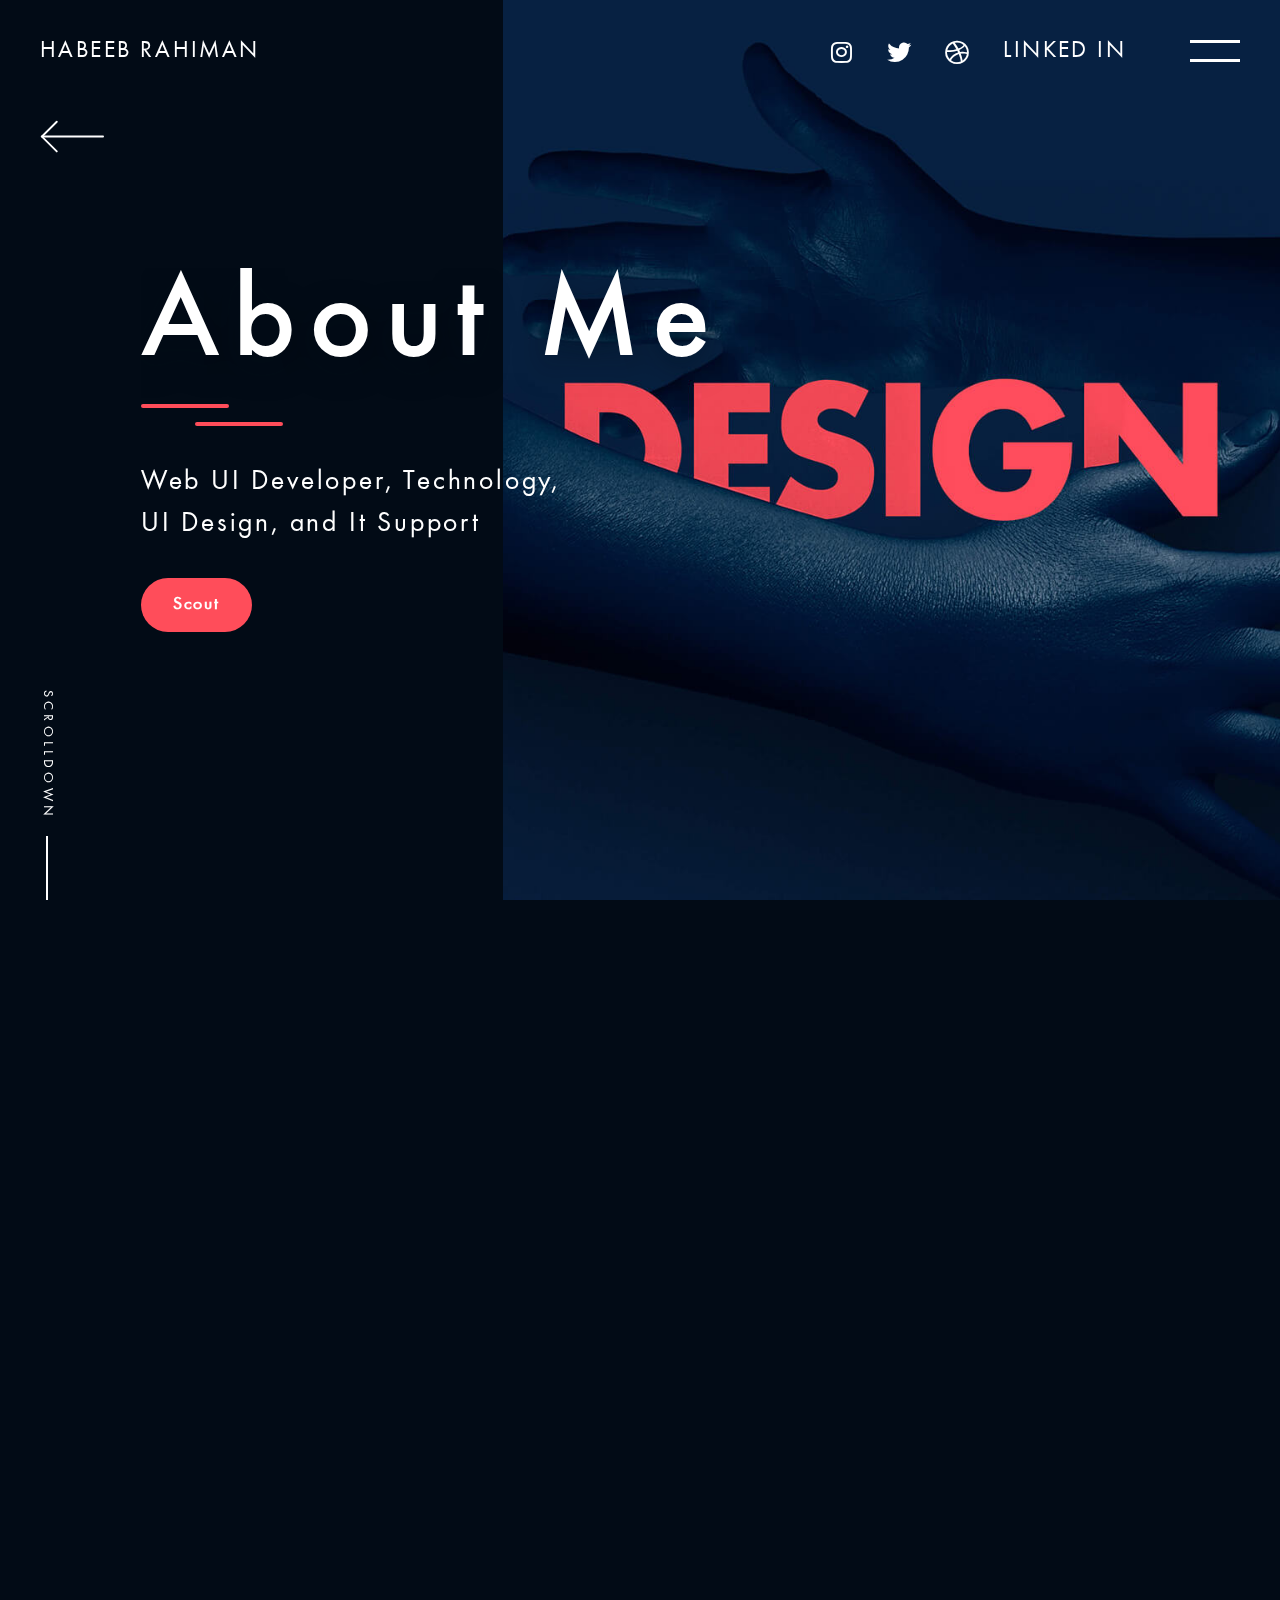
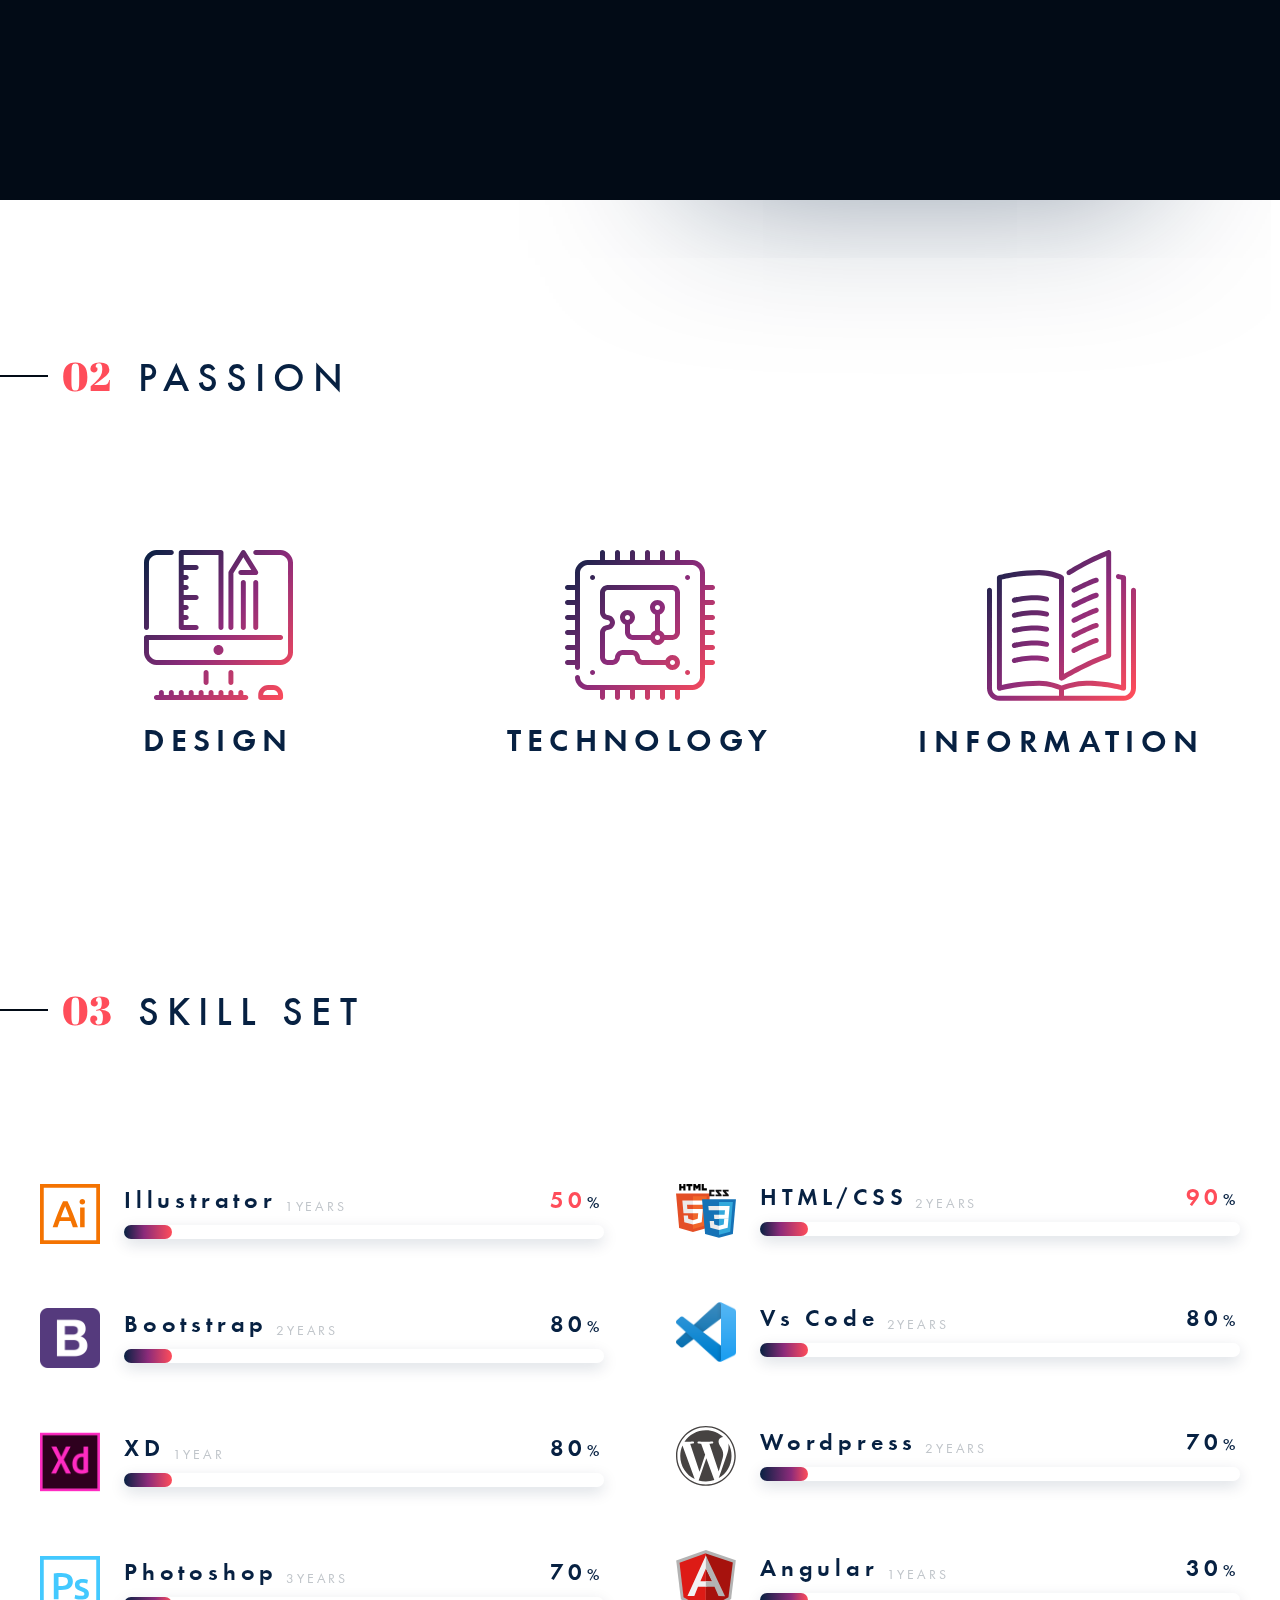
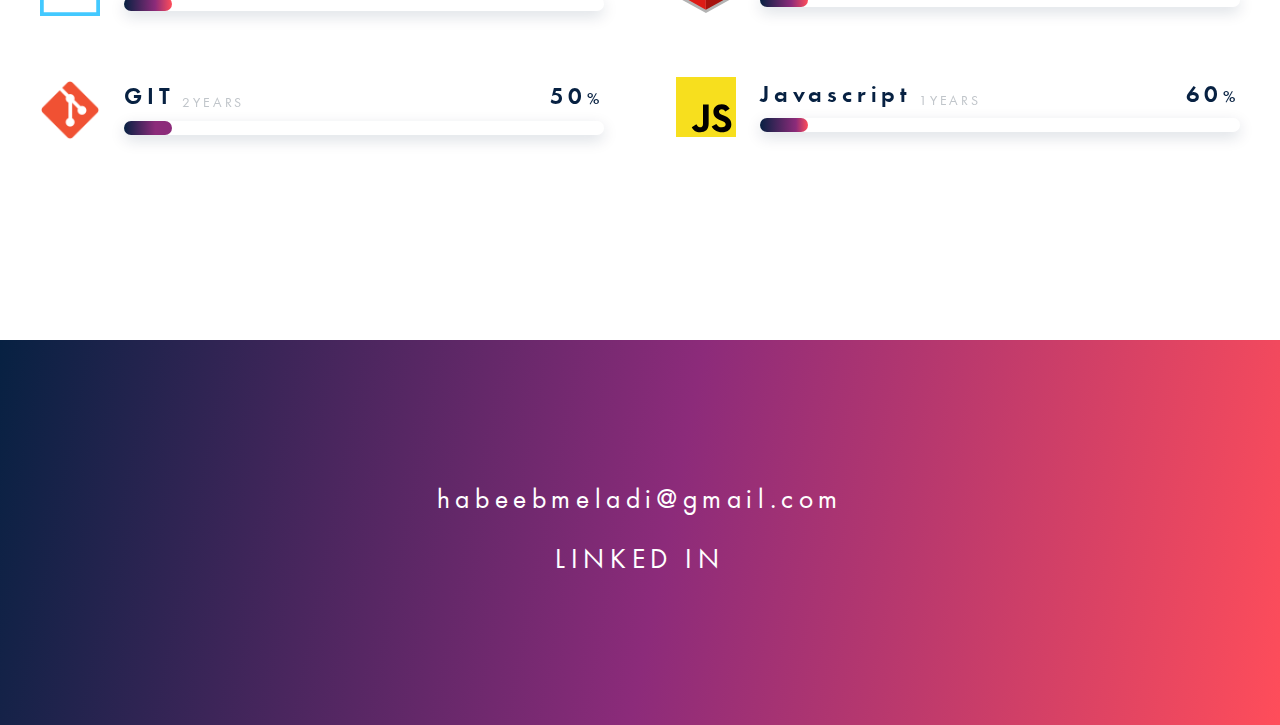
==== commit 9186e655: "update" ====
--- a/about.html
+++ b/about.html
@@ -25,7 +25,7 @@
   <body>
     <header><a class="name" href="index.html">HABEEB  RAHIMAN</a>
       <div class="wrap">
-        <div class="icons"><a href="https://www.instagram.com/HABEEB _y/" target="_blank"><i class="fab fa-instagram"></i></a><a href="https://twitter.com/Goldi69s" target="_blank"><i class="fab fa-twitter"></i></a><a href="https://dribbble.com/HABEEB _RAHIMAN" target="_blank"><i class="fab fa-dribbble"></i></a><a href="https://www.LINKED IN.com/users/48483598" target="_blank">LINKED IN</a></div>
+        <div class="icons"><a href="https://www.instagram.com/HABEEB _y/" target="_blank"><i class="fab fa-instagram"></i></a><a href="https://twitter.com/Goldi69s" target="_blank"><i class="fab fa-twitter"></i></a><a href="https://dribbble.com/habeebrahimanp" target="_blank"><i class="fab fa-dribbble"></i></a><a href="https://www.linkedin.com/in/habeeb-live/" target="_blank">LINKED IN</a></div>
         <div class="menuIcon js-menuBtn"></div>
       </div>
       <nav class="global-nav">
@@ -34,7 +34,7 @@
           <li><a href="reile.html">WORKS</a></li>
           <li><a href="about.html">ABOUT ME</a></li>
           <li><a class="js-contact" href="index.html#contact">CONTACT</a></li>
-          <li class="global-nav__sns"><a href="https://www.instagram.com/HABEEB _y/" target="_blank"><i class="fab fa-instagram"></i></a><a href="https://twitter.com/Goldi69s" target="_blank"><i class="fab fa-twitter"></i></a><a href="https://dribbble.com/HABEEB _RAHIMAN" target="_blank"><i class="fab fa-dribbble"></i></a></li>
+          <li class="global-nav__sns"><a href="https://www.instagram.com/HABEEB _y/" target="_blank"><i class="fab fa-instagram"></i></a><a href="https://twitter.com/Goldi69s" target="_blank"><i class="fab fa-twitter"></i></a><a href="https://dribbble.com/habeebrahimanp" target="_blank"><i class="fab fa-dribbble"></i></a></li>
         </ul>
       </nav>
       <div class="curtain"></div>
@@ -48,8 +48,8 @@
             <div class="title">
               <h2 class="title__text">About Me</h2>
               <div class="border js-toRight"><span></span><span></span></div>
-              <p class="title__lead">I love Design, Technology,<br>and Story.</p>
-              <div class="btn-wrap"><a class="btn" href="https://www.LINKED IN.com/users/48483598" target="_balnk">Scout</a></div>
+              <p class="title__lead js-letter">Web UI Developer, Technology,<br>UI Design, and It Support</p>
+              <div class="btn-wrap"><a class="btn" href="https://www.linkedin.com/in/habeeb-live/" target="_balnk">Scout</a></div>
             </div>
             <div class="image image__about"></div>
           </div>
@@ -62,10 +62,14 @@
                 <h2 class="heading heading--top">WHO I AM</h2>
                 <div class="who__wrap">
                   <div class="who__name">
-                    <h3 class="who__jp">屋宜久遠</h3>
+                    <h3 class="who__jp">حبيب رحيمان</h3>
                     <p class="who__en">HABEEB  RAHIMAN</p>
                   </div>
-                  <p class="who__text">1992年、沖縄県生まれ。大学を卒業後、県内の制作会社でDTPオペレーターとして就職後、大手紳士服量販店を中心に十数社のコーポレートサイトの運用業務を担当しました。<br>2017年より、個人でもWebデザイナーとしての活動を開始し、写真撮影・デザイン・コーディングまでワンストップで対応しています。</p>
+                  <p class="who__text">I AM HABEEB RAHIMAN I AM EXPERIENCED IN WEBSITE
+                    DESIGNING AND WEB DEVELOPMENT. I MAINLY FOCUSED ON
+                    FRONT-END TECHNOLOGY AND I ALSO WORKED IN GRAPHIC
+                    DESIGNER, AND OTHER ADMINISTRATIVE WORKS, PROJECT
+                    MANAGEMENT, TECH ADMIN.</p>
                   <div class="who__image"><img src="assets/img/portrait.jpg" alt="HABEEB  RAHIMAN"></div>
                 </div>
               </div>
@@ -83,17 +87,17 @@
                 <li class="passion__item">
                   <div class="passion__image"><img src="assets/img/design-skills.svg" alt="design"></div>
                   <h3 class="sub-title">DESIGN</h3>
-                  <p class="passion__text">デザインとは「魔法の杖」の様なものだと考えています。サービスやプロダクトが問題を解決するための魔法だとするならば、それを使用者（ユーザー）が使いこなすための媒介となるのがデザインの役目ではないでしょうか。ユーザーにマッチした「魔法の杖」を創造できるように日々努力します。</p>
+                  <p class="passion__text"></p>
                 </li>
                 <li class="passion__item">
                   <div class="passion__image"><img src="assets/img/tech.svg" alt="TECHNOLOGY"></div>
                   <h3 class="sub-title">TECHNOLOGY</h3>
-                  <p class="passion__text">“十分に発達した科学技術は、魔法と見分けがつかない”という言葉があるように、テクノロジーは世界と個人の人生を変える力を持っています。常に最新の技術のキャッチアップを行い、変化に対応できる人間でいたい。イノベーションを普及させるのはエンジニアとともにデザイナーの使命でもあると思っています。</p>
+                  <p class="passion__text"></p>
                 </li>
                 <li class="passion__item">
                   <div class="passion__image"><img src="assets/img/book-open.svg" alt="STORY"></div>
-                  <h3 class="sub-title">STORY</h3>
-                  <p class="passion__text">小説・映画・漫画などストーリー性のあるコンテンツが大好きです。ストーリーは人々の注目を集め、物事をわかりやすく、覚えやすくすることができます。あらゆる物語のパターンを研究し、自分のアウトプットにもストーリー性を帯びさせることができれば大きなリターンがあると信じています。</p>
+                  <h3 class="sub-title">INFORMATION</h3>
+                  <p class="passion__text"></p>
                 </li>
               </ul>
             </div>
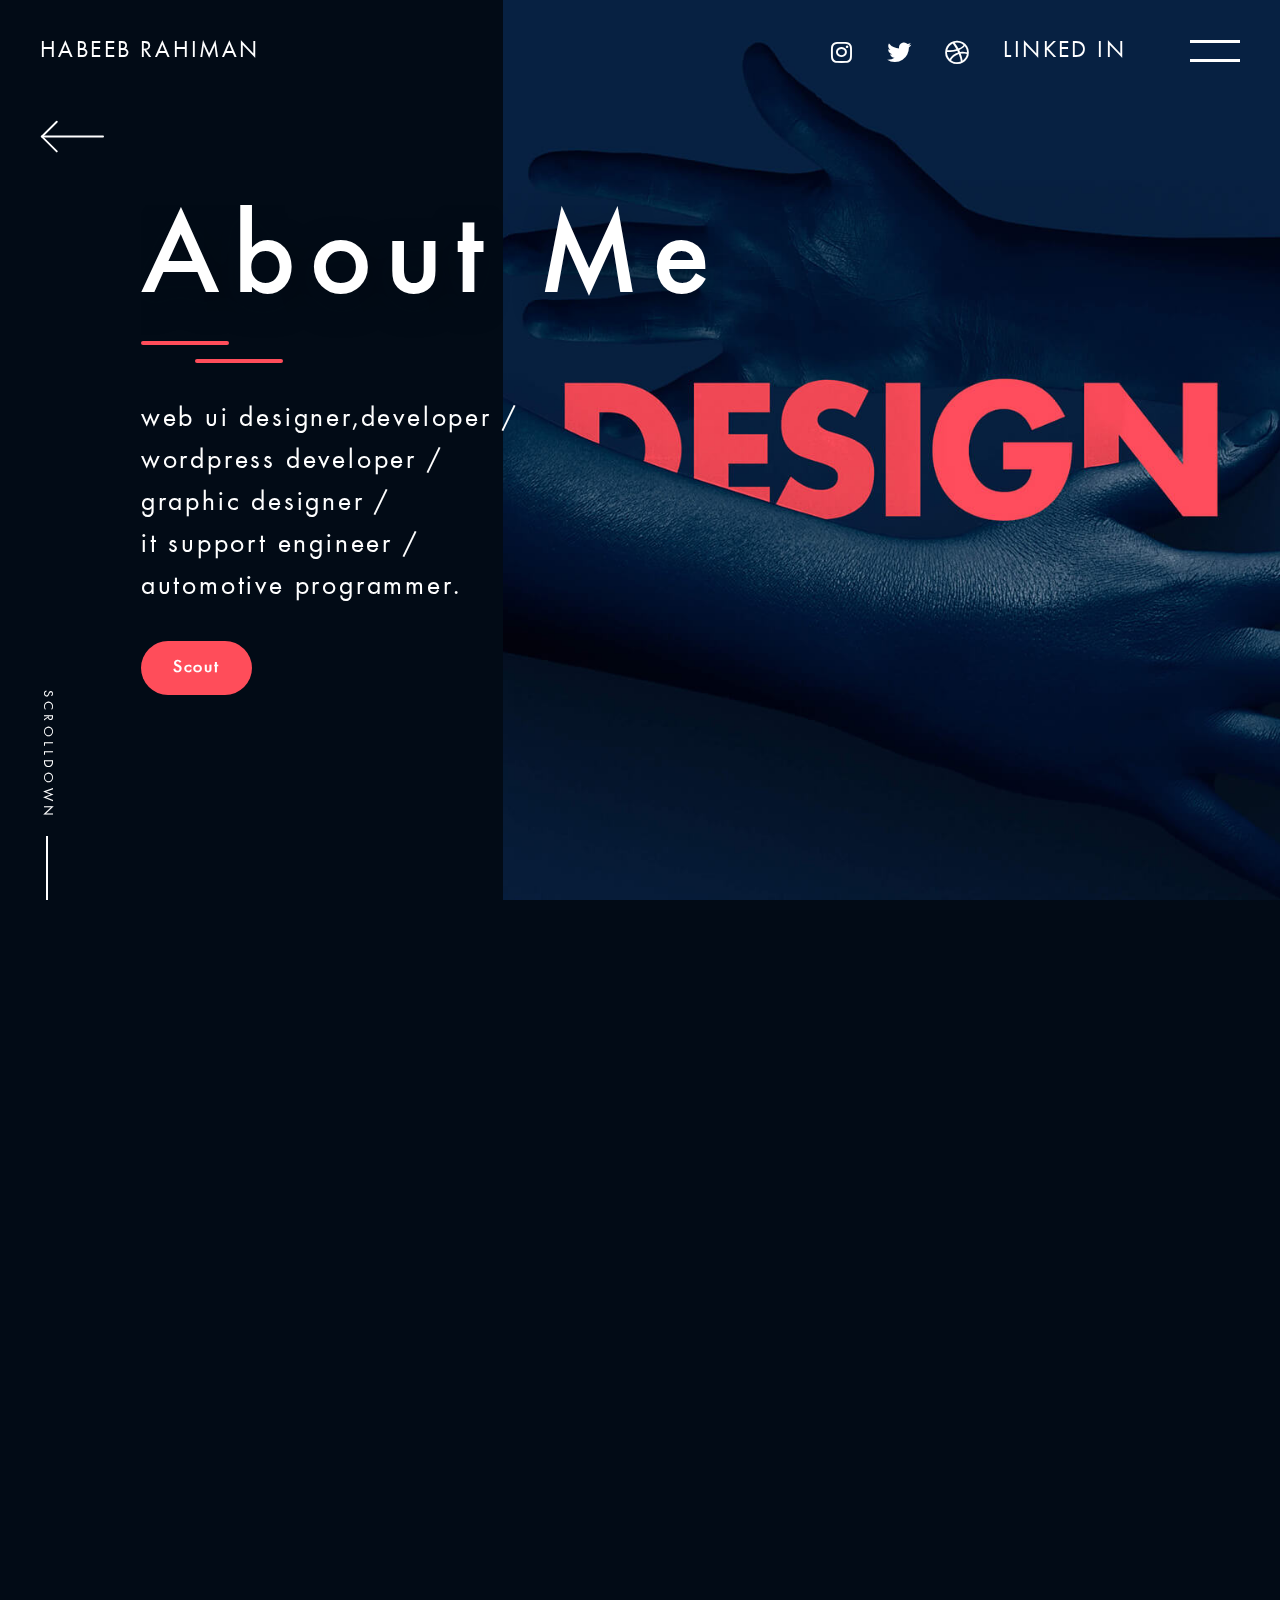
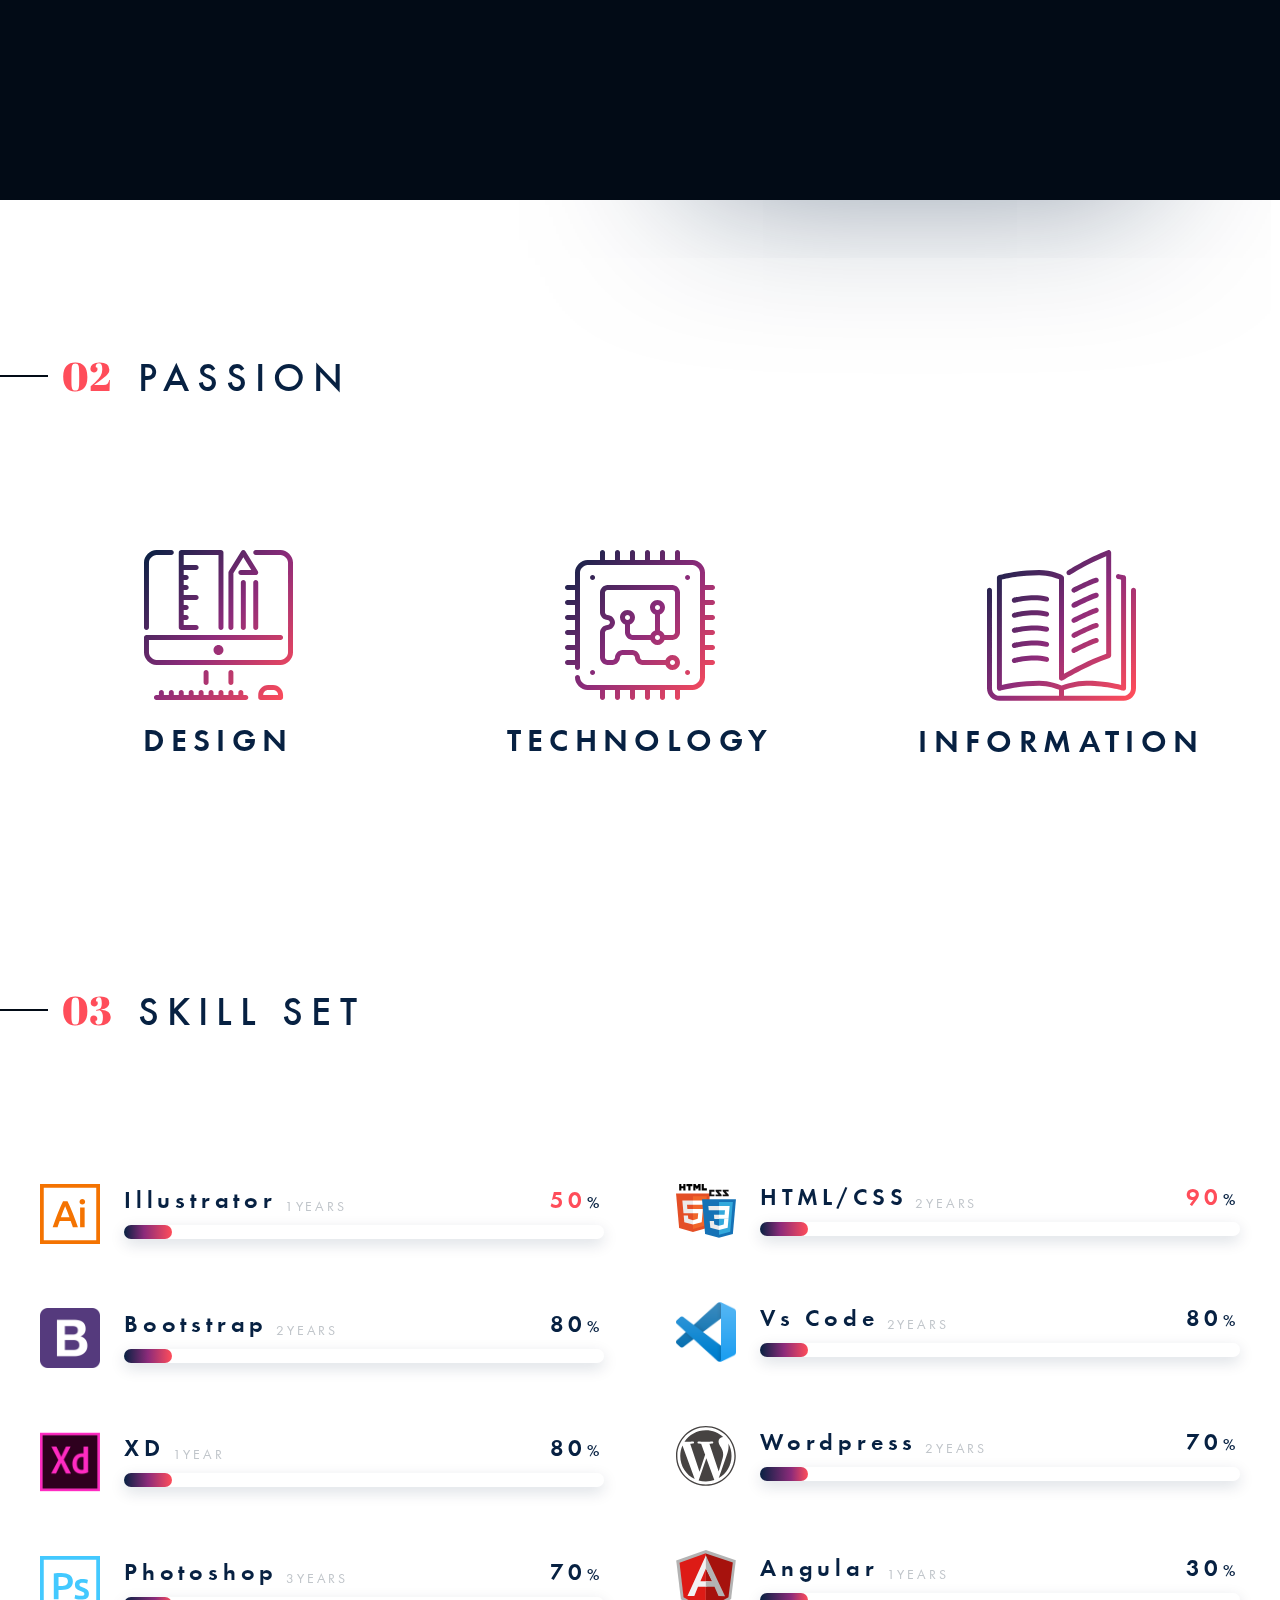
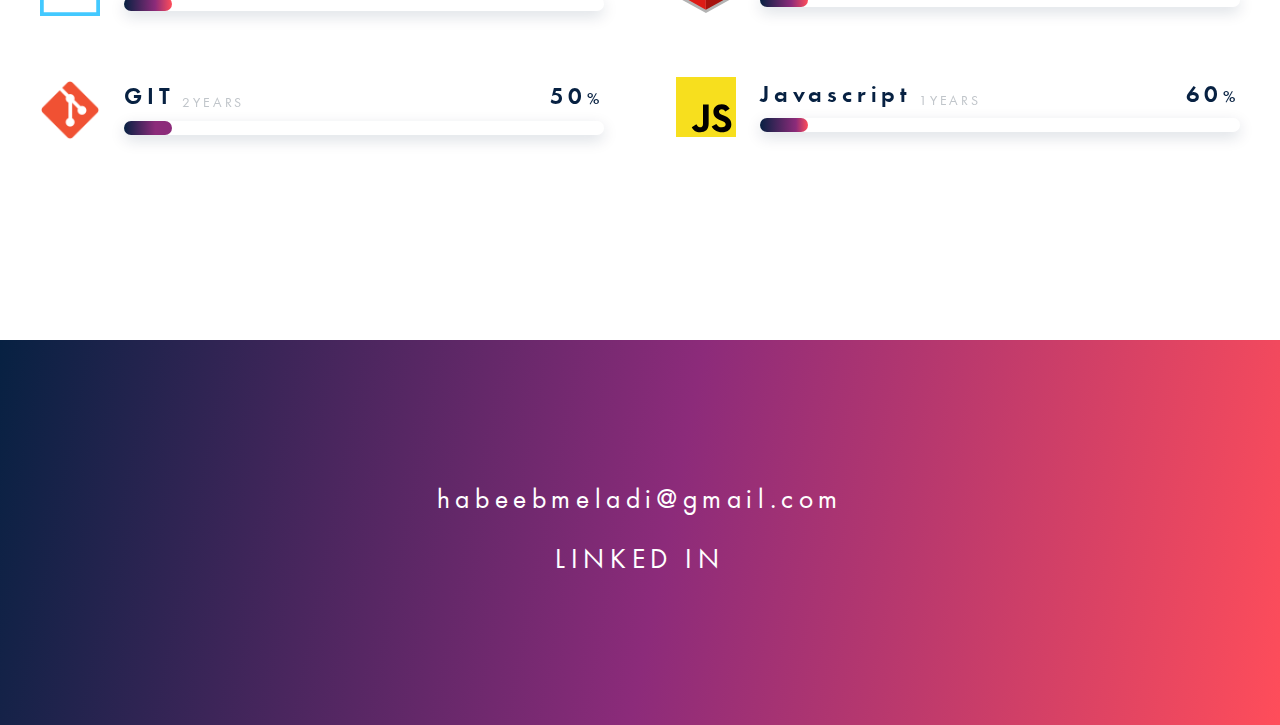
==== commit db386d1d: "auto" ====
--- a/about.html
+++ b/about.html
@@ -48,7 +48,7 @@
             <div class="title">
               <h2 class="title__text">About Me</h2>
               <div class="border js-toRight"><span></span><span></span></div>
-              <p class="title__lead js-letter">Web UI Developer, Technology,<br>UI Design, and It Support</p>
+              <p class="title__lead js-letter">web ui designer,developer /<br>wordpress developer /<br>graphic designer  /<br> it support engineer /<br>automotive programmer.</p>
               <div class="btn-wrap"><a class="btn" href="https://www.linkedin.com/in/habeeb-live/" target="_balnk">Scout</a></div>
             </div>
             <div class="image image__about"></div>
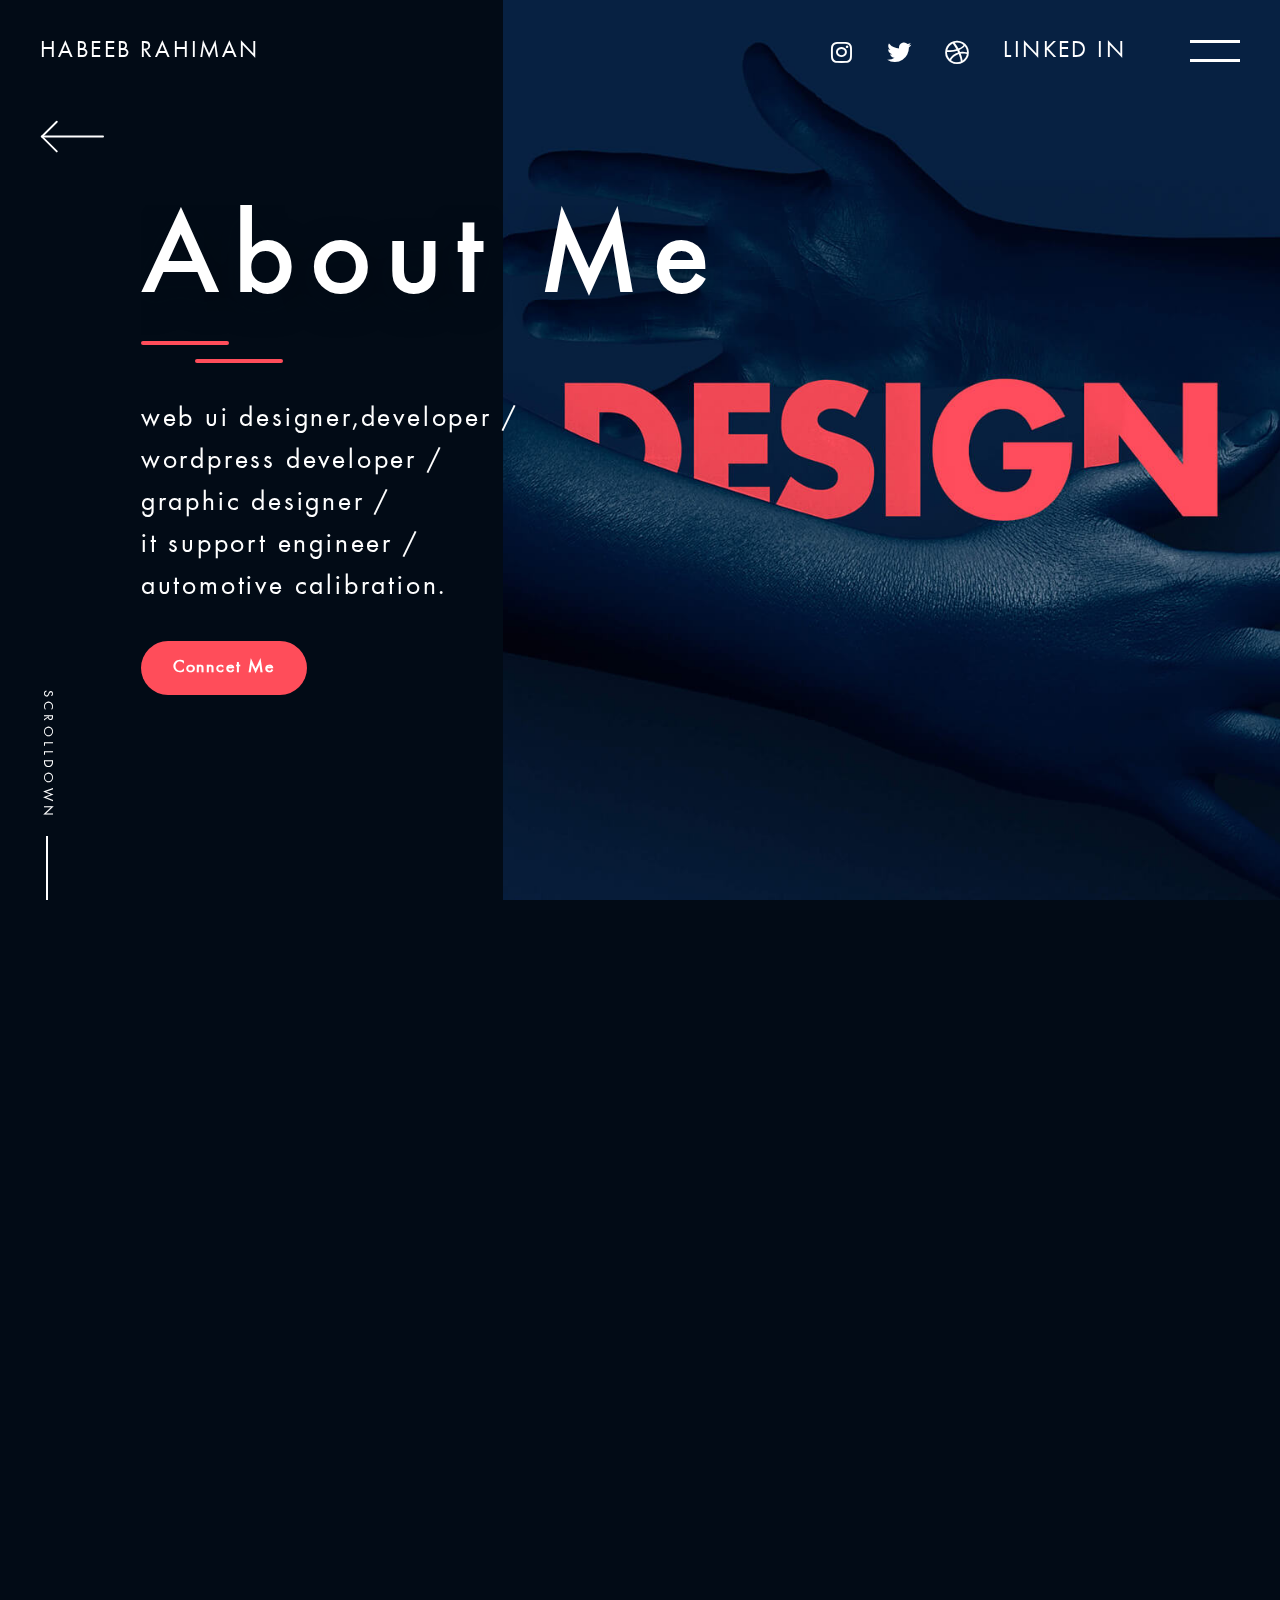
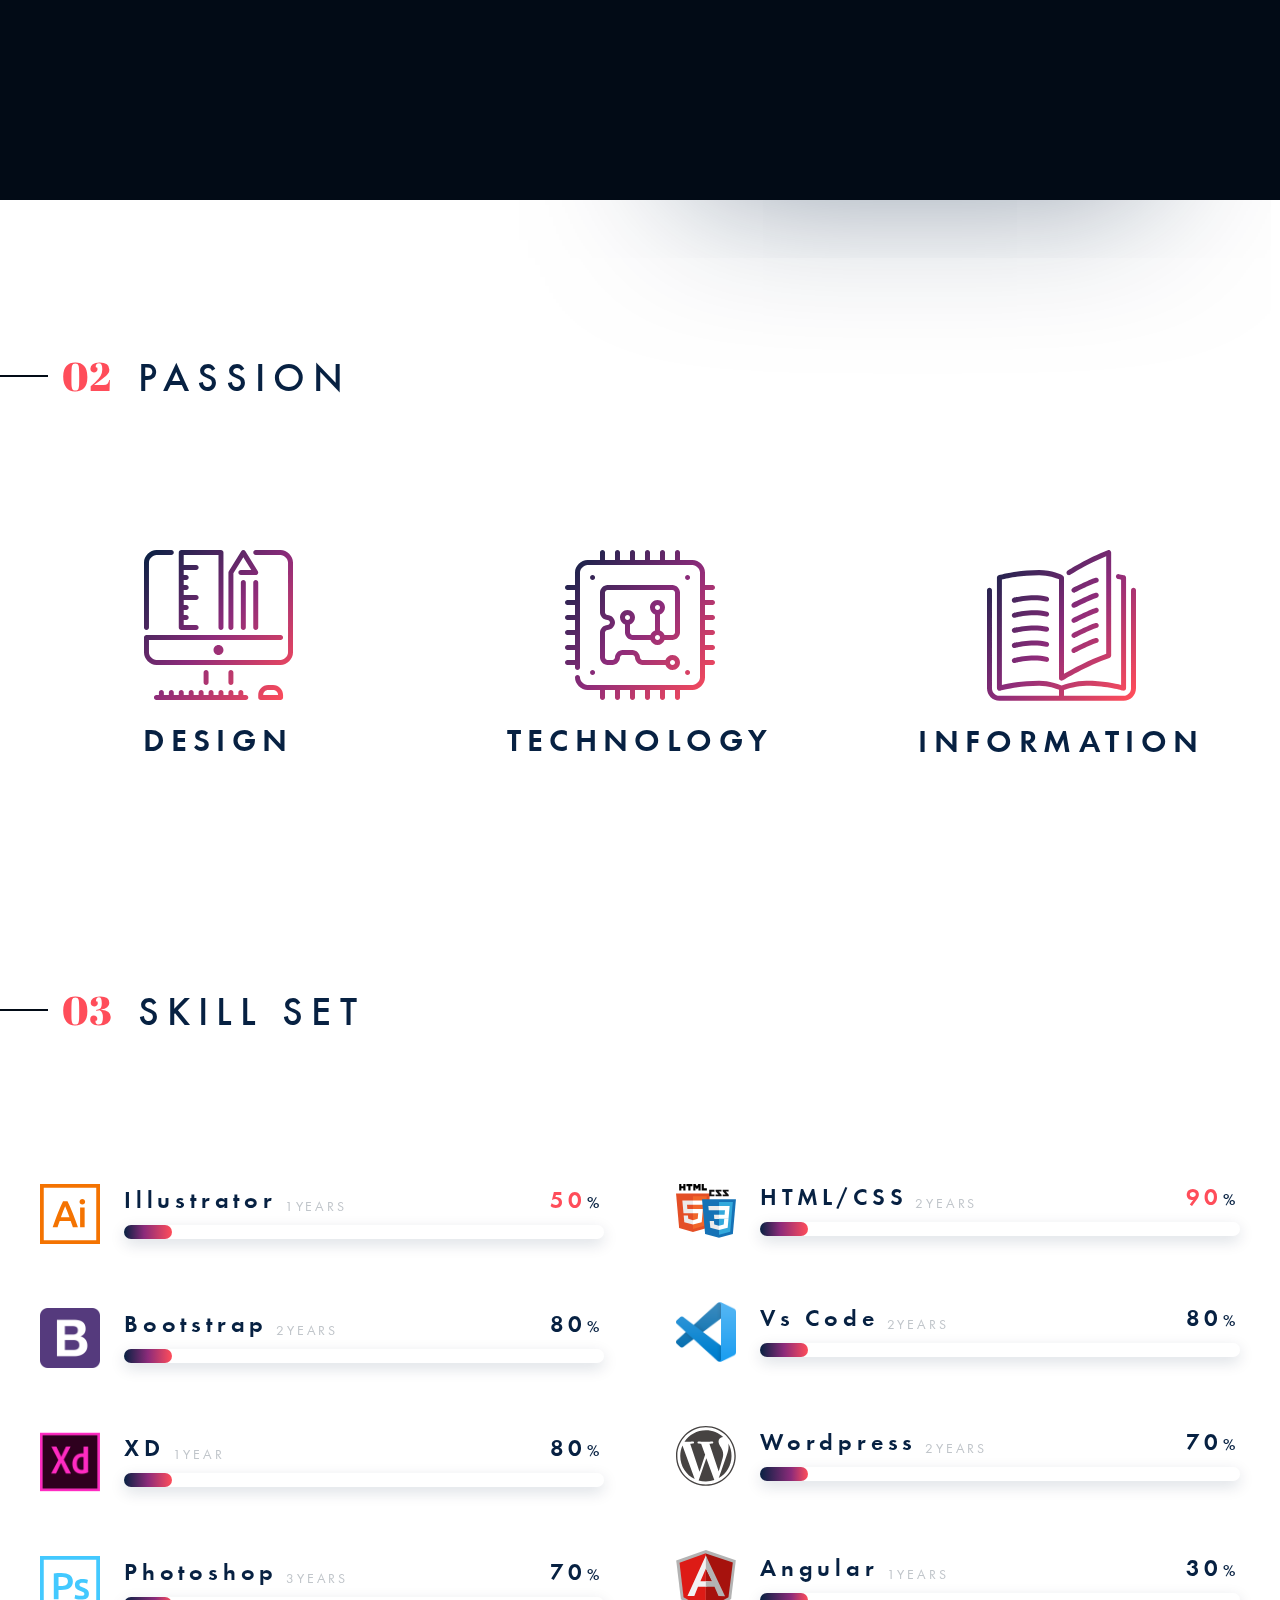
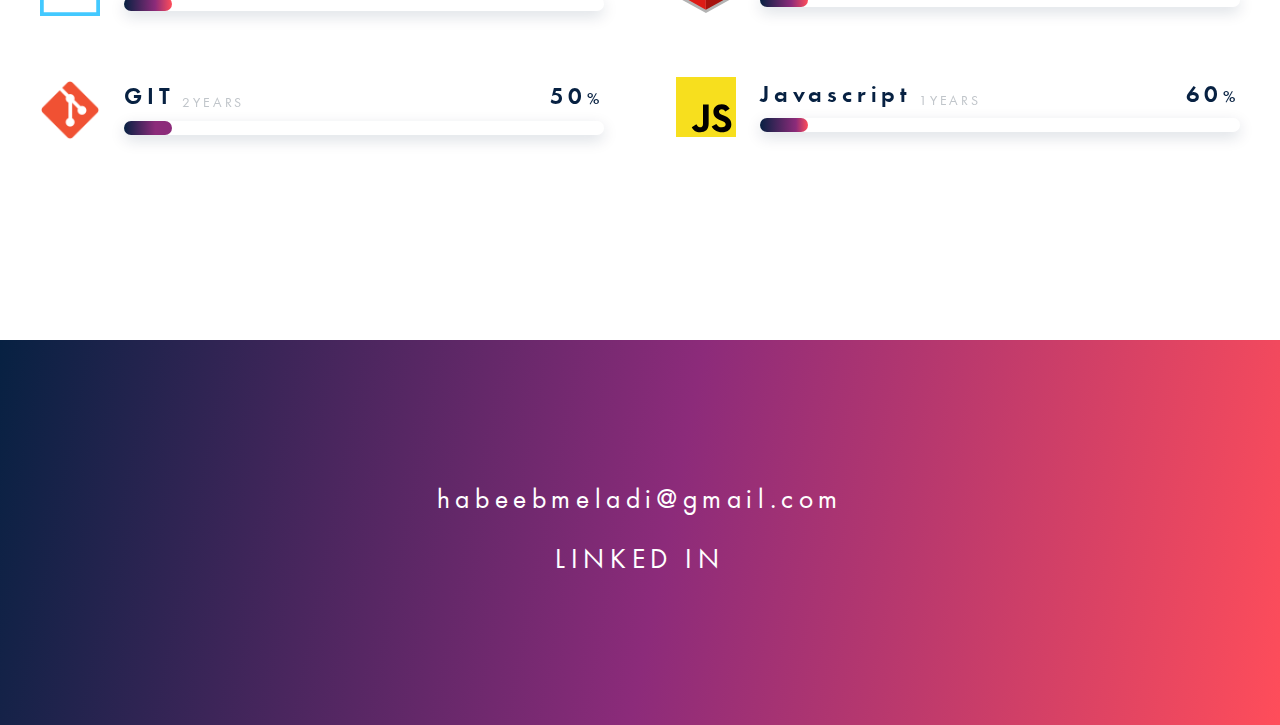
==== commit d2e31aa0: "update social" ====
--- a/about.html
+++ b/about.html
@@ -21,11 +21,20 @@
     <meta property="og:url" content="https://HABEEB .space/about.html">
     <meta property="og:title" content="About Me | HABEEB RAHIMAN">
     <title>About Me | HABEEB RAHIMAN</title>
+    <!-- Global site tag (gtag.js) - Google Analytics -->
+<script async src="https://www.googletagmanager.com/gtag/js?id=G-Q5L50JYSZX"></script>
+<script>
+  window.dataLayer = window.dataLayer || [];
+  function gtag(){dataLayer.push(arguments);}
+  gtag('js', new Date());
+
+  gtag('config', 'G-Q5L50JYSZX');
+</script>
   </head>
   <body>
     <header><a class="name" href="index.html">HABEEB  RAHIMAN</a>
       <div class="wrap">
-        <div class="icons"><a href="https://www.instagram.com/HABEEB _y/" target="_blank"><i class="fab fa-instagram"></i></a><a href="https://twitter.com/Goldi69s" target="_blank"><i class="fab fa-twitter"></i></a><a href="https://dribbble.com/habeebrahimanp" target="_blank"><i class="fab fa-dribbble"></i></a><a href="https://www.linkedin.com/in/habeeb-live/" target="_blank">LINKED IN</a></div>
+        <div class="icons"><a href="https://www.instagram.com/habeeb_rahiman_puliyullathil/" target="_blank"><i class="fab fa-instagram"></i></a><a href="https://twitter.com/Habeebpayyoli" target="_blank"><i class="fab fa-twitter"></i></a><a href="https://dribbble.com/habeebrahimanp" target="_blank"><i class="fab fa-dribbble"></i></a><a href="https://www.linkedin.com/in/habeeb-live/" target="_blank">LINKED IN</a></div>
         <div class="menuIcon js-menuBtn"></div>
       </div>
       <nav class="global-nav">
@@ -34,7 +43,7 @@
           <li><a href="reile.html">WORKS</a></li>
           <li><a href="about.html">ABOUT ME</a></li>
           <li><a class="js-contact" href="index.html#contact">CONTACT</a></li>
-          <li class="global-nav__sns"><a href="https://www.instagram.com/HABEEB _y/" target="_blank"><i class="fab fa-instagram"></i></a><a href="https://twitter.com/Goldi69s" target="_blank"><i class="fab fa-twitter"></i></a><a href="https://dribbble.com/habeebrahimanp" target="_blank"><i class="fab fa-dribbble"></i></a></li>
+          <li class="global-nav__sns"><a href="https://www.instagram.com/habeeb_rahiman_puliyullathil/" target="_blank"><i class="fab fa-instagram"></i></a><a href="https://twitter.com/Habeebpayyoli" target="_blank"><i class="fab fa-twitter"></i></a><a href="https://dribbble.com/habeebrahimanp" target="_blank"><i class="fab fa-dribbble"></i></a></li>
         </ul>
       </nav>
       <div class="curtain"></div>
@@ -48,8 +57,8 @@
             <div class="title">
               <h2 class="title__text">About Me</h2>
               <div class="border js-toRight"><span></span><span></span></div>
-              <p class="title__lead js-letter">web ui designer,developer /<br>wordpress developer /<br>graphic designer  /<br> it support engineer /<br>automotive programmer.</p>
-              <div class="btn-wrap"><a class="btn" href="https://www.linkedin.com/in/habeeb-live/" target="_balnk">Scout</a></div>
+              <p class="title__lead js-letter">web ui designer,developer /<br>wordpress developer /<br>graphic designer  /<br> it support engineer /<br>automotive calibration.</p>
+              <div class="btn-wrap"><a class="btn" href="https://www.linkedin.com/in/habeeb-live/" target="_balnk">Conncet Me</a></div>
             </div>
             <div class="image image__about"></div>
           </div>
@@ -70,7 +79,7 @@
                     FRONT-END TECHNOLOGY AND I ALSO WORKED IN GRAPHIC
                     DESIGNER, AND OTHER ADMINISTRATIVE WORKS, PROJECT
                     MANAGEMENT, TECH ADMIN.</p>
-                  <div class="who__image"><img src="assets/img/portrait.jpg" alt="HABEEB  RAHIMAN"></div>
+                  <div class="who__image"><img src="assets/img/portrait.jpg" alt="HABEEB RAHIMAN"></div>
                 </div>
               </div>
             </div>
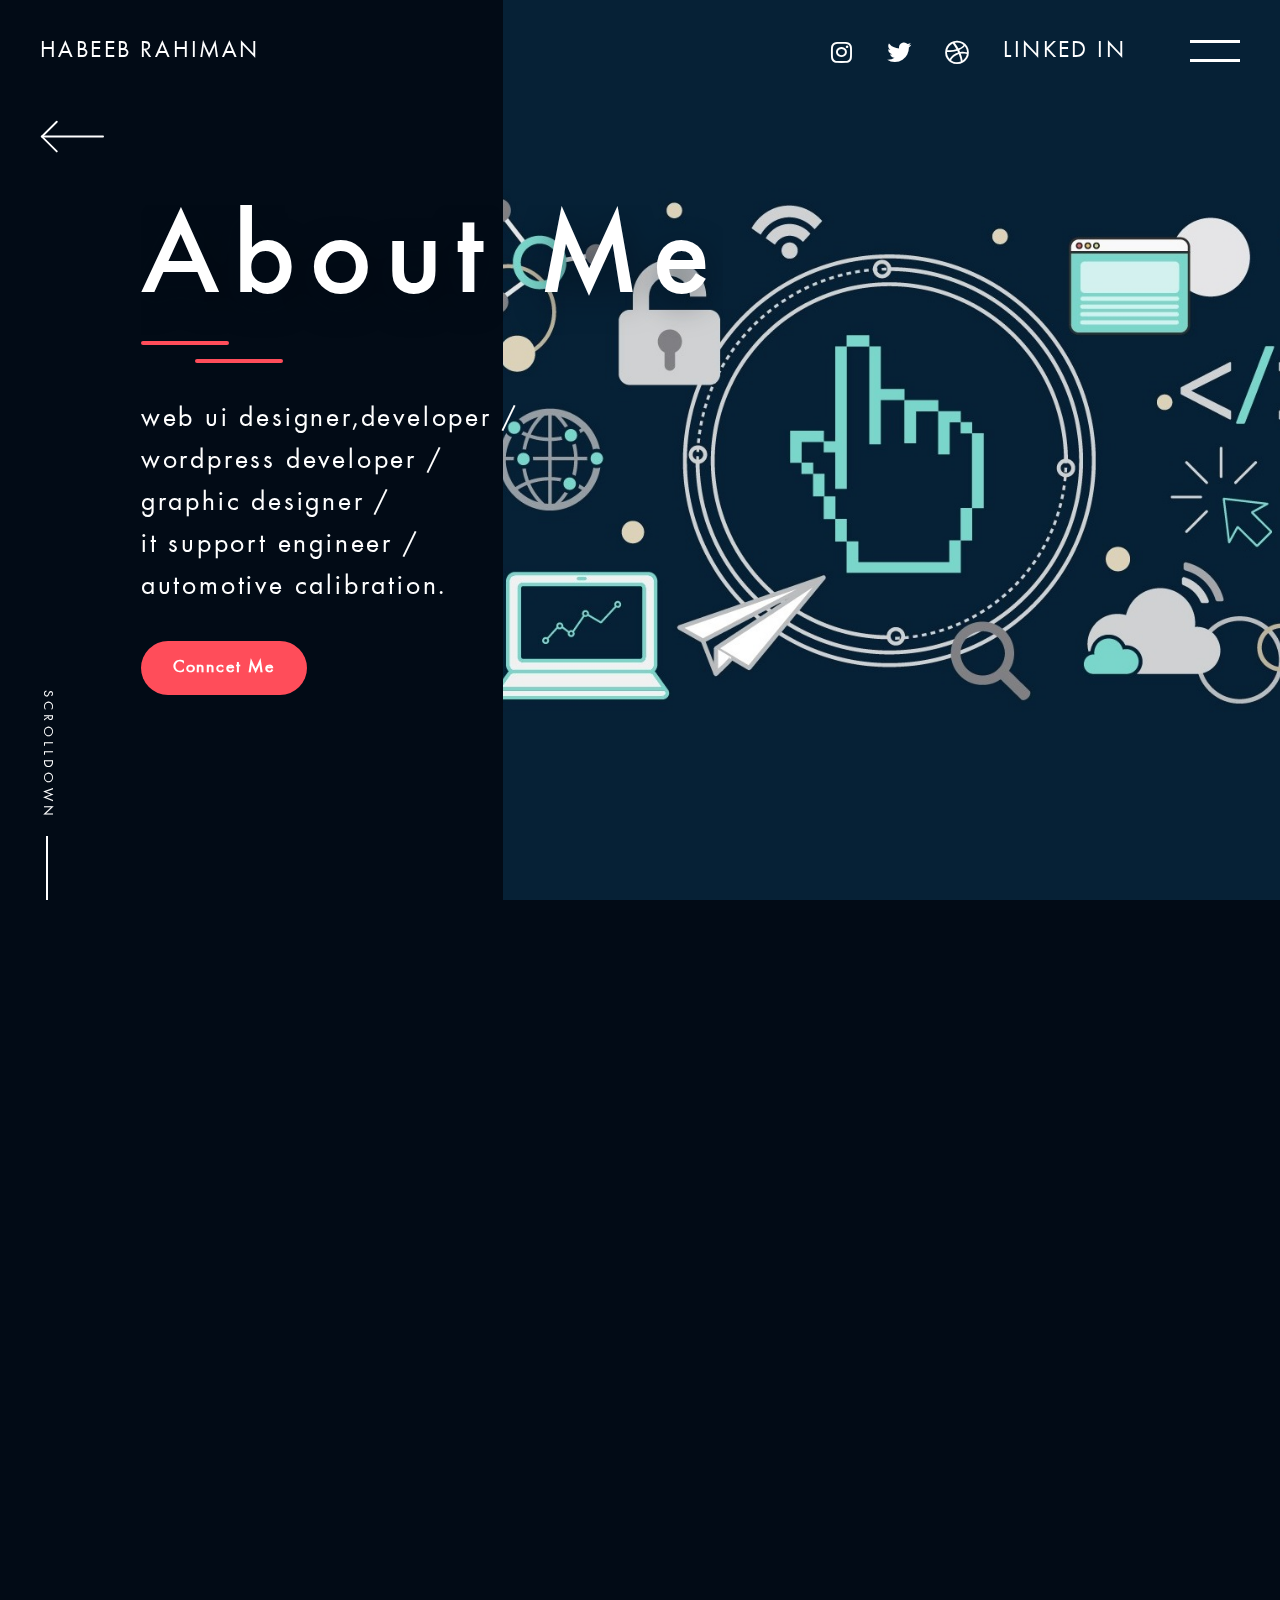
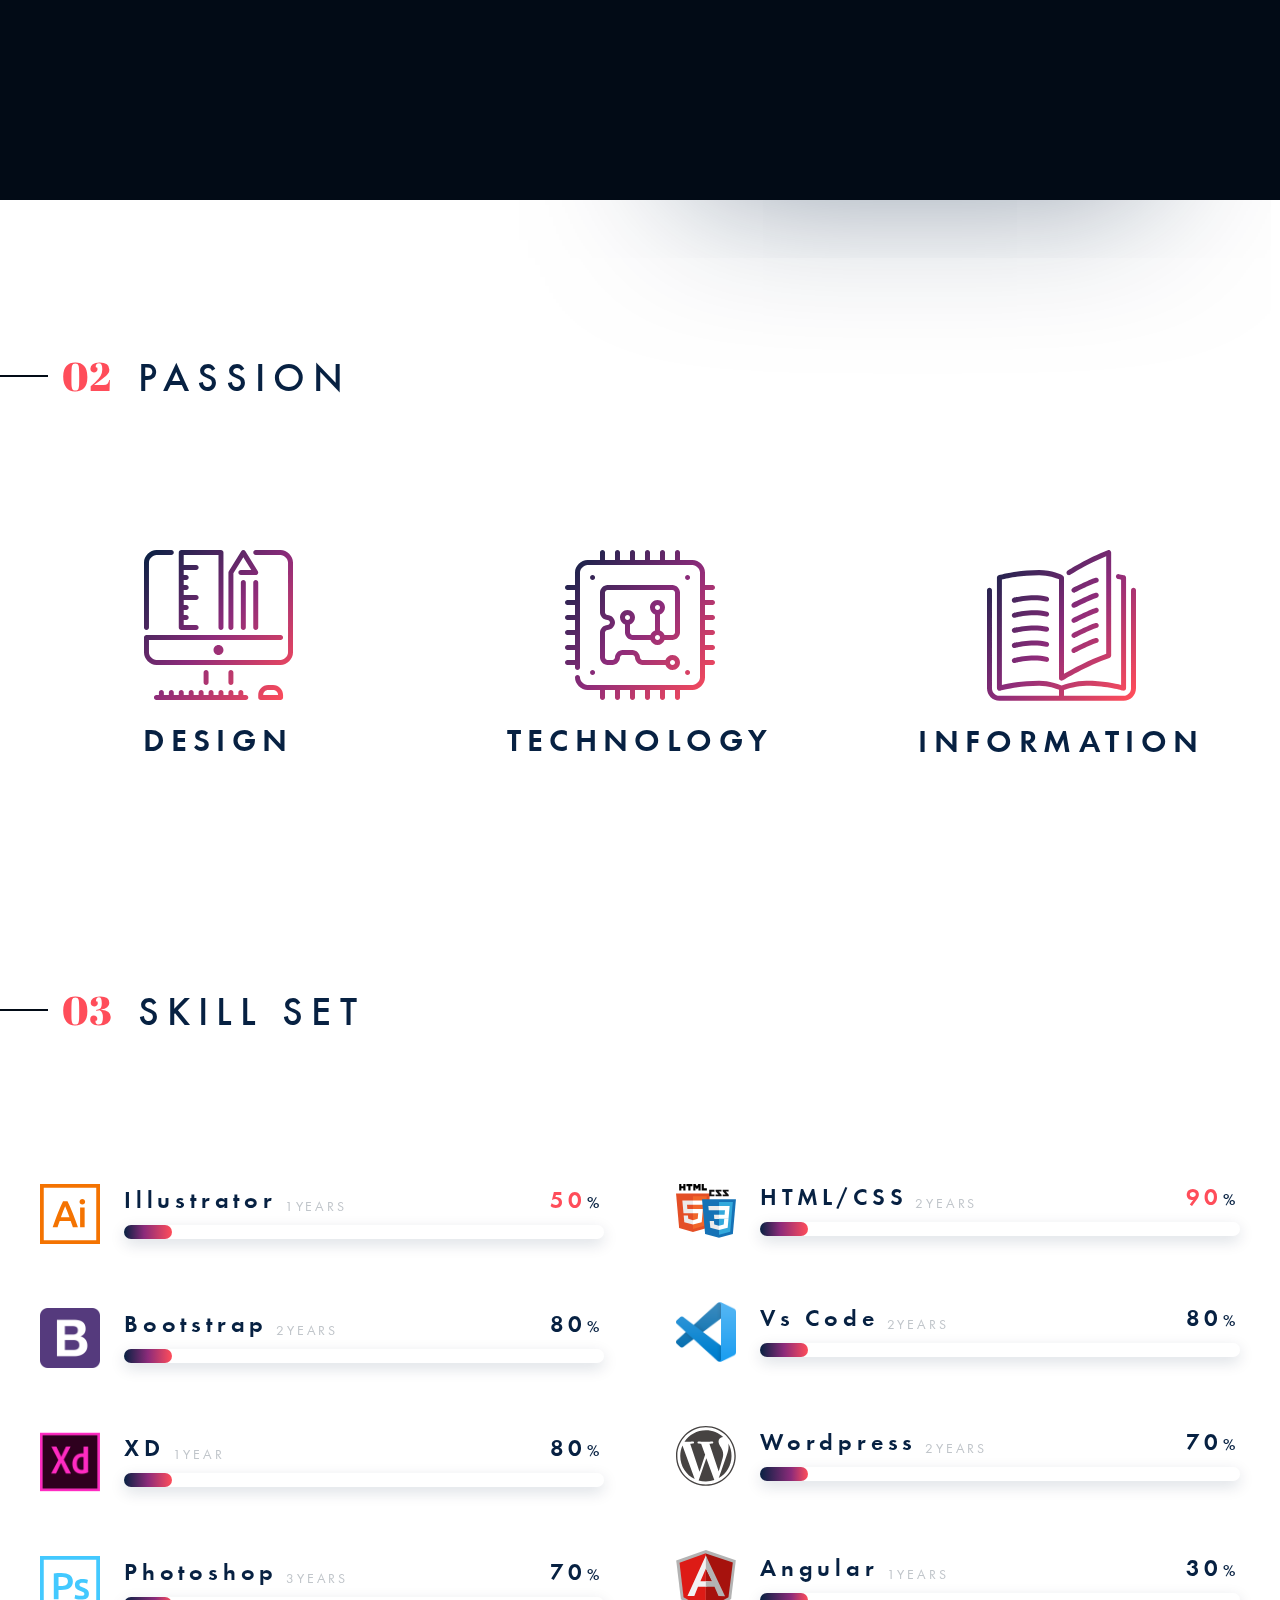
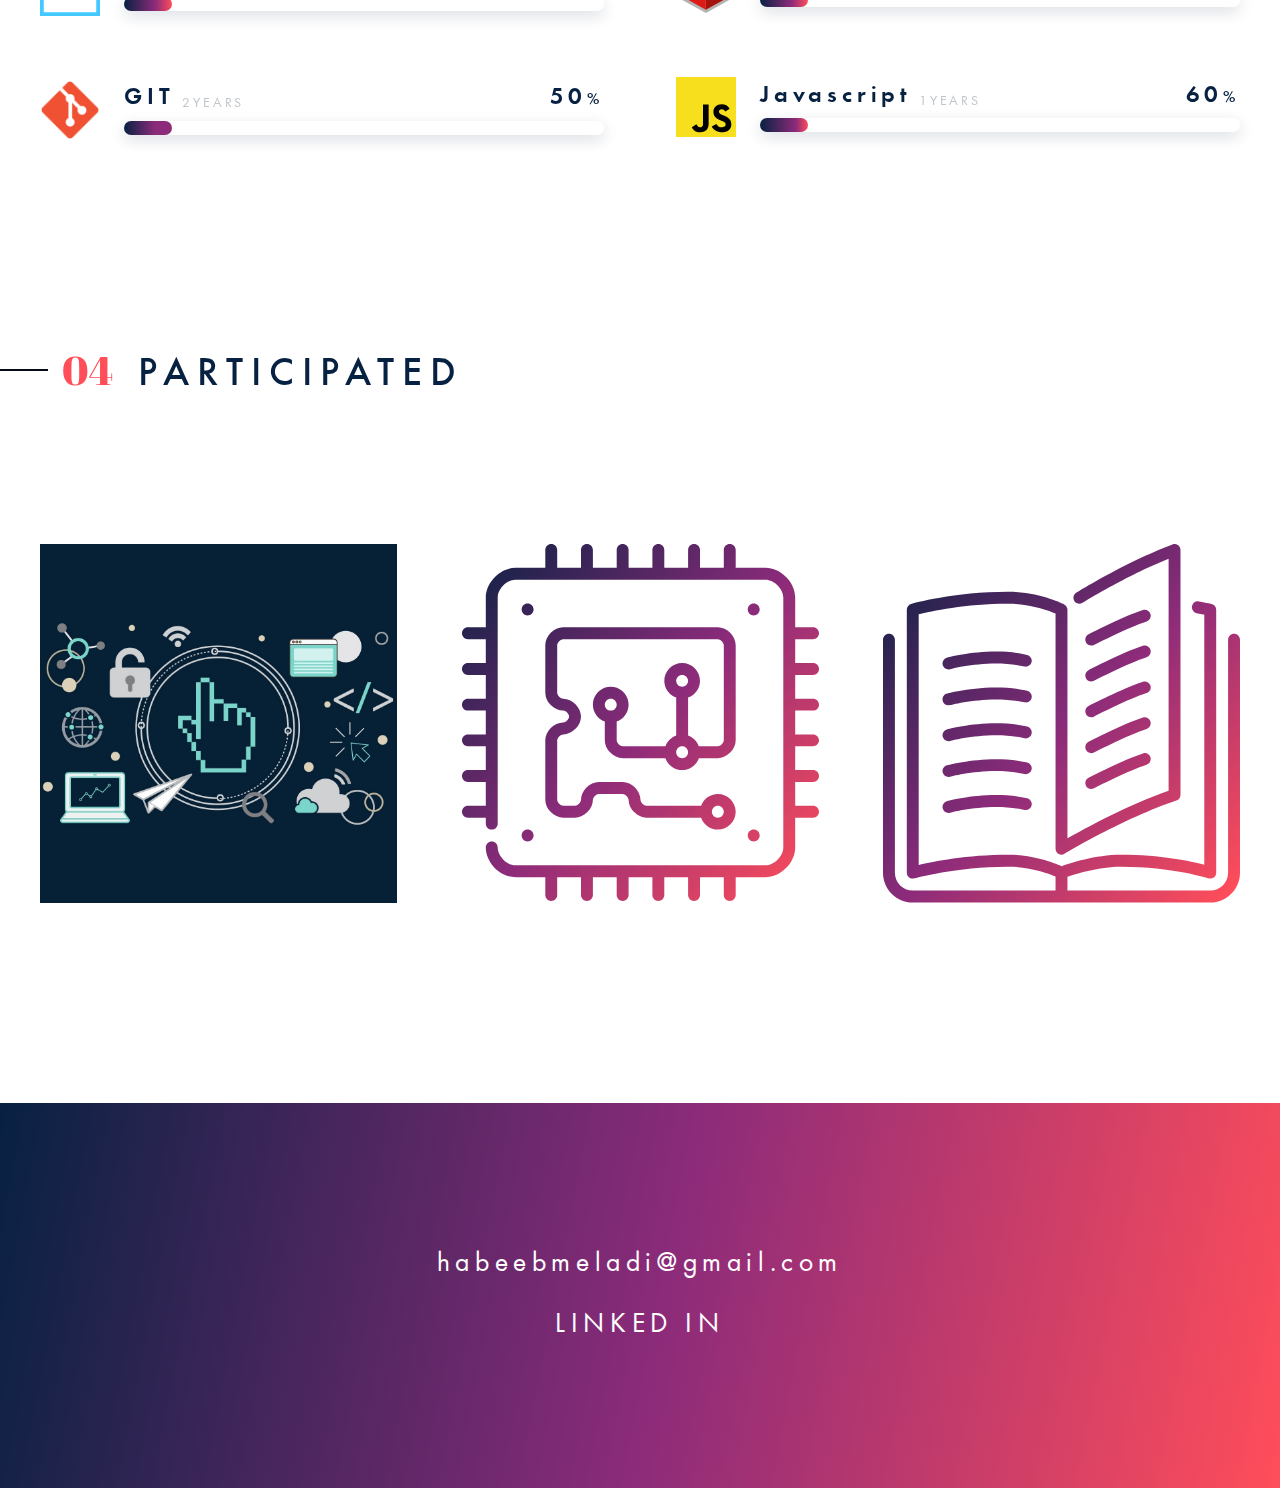
==== commit 98f9b17b: "UP" ====
--- a/about.html
+++ b/about.html
@@ -255,6 +255,30 @@
               </ul>
             </div>
           </div>
+          <div class="passion container">
+            <div class="text">
+              <p class="heading-num">04</p>
+              <div class="text__wrap content">
+                <h2 class="heading">PARTICIPATED</h2>
+              </div>
+            </div>
+            <div class="content content--mlarge">
+              <ul class="passion__list">
+                <li class="passion__item">
+                  <div class=""><img src="assets/img/about.jpeg" alt="design"></div>
+                  
+                </li>
+                <li class="passion__item">
+                  <div class=""><img src="assets/img/tech.svg" alt="TECHNOLOGY"></div>
+                  
+                </li>
+                <li class="passion__item">
+                  <div class=""><img src="assets/img/book-open.svg" alt="STORY"></div>
+                  
+                </li>
+              </ul>
+            </div>
+          </div>
         </section>
         <footer class="footer"><a href="mailto:habeebmeladi@gmail.com">habeebmeladi@gmail.com</a><a href="https://www.linkedin.com/in/habeeb-live/" target="_balnk">LINKED IN</a></footer>
       </div>
--- a/assets/css/common.css
+++ b/assets/css/common.css
@@ -692,7 +692,7 @@
   background-size: cover;
 }
 .page-top .image__about {
-  background: url(../img/about.jpg) no-repeat center;
+  background: url(../img/about.jpeg) no-repeat center;
   background-size: cover;
 }
 .text {
@@ -1370,7 +1370,7 @@
   background-size: cover;
 }
 .image--about {
-  background: url(../img/about.jpg) no-repeat center;
+  background: url(../img/about.jpeg) no-repeat center;
   background-size: cover;
 }
 .image--contact {
